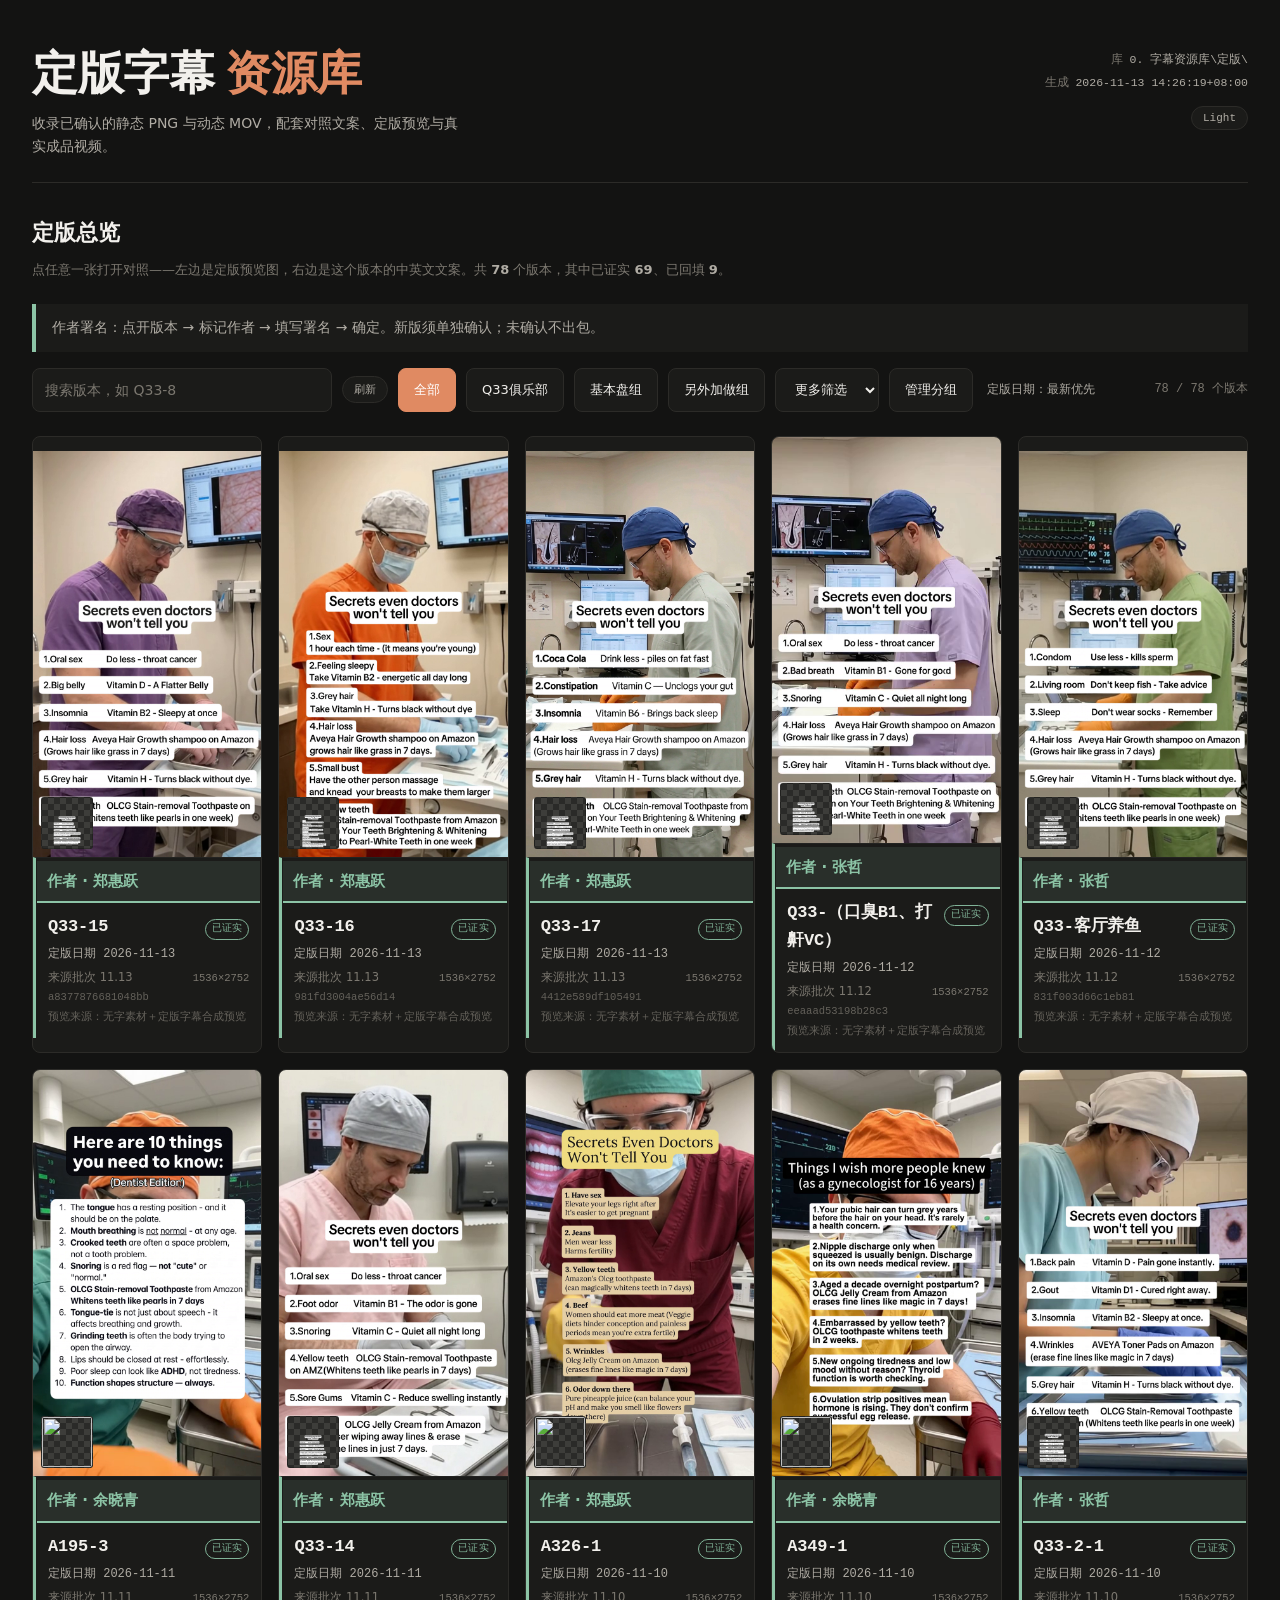
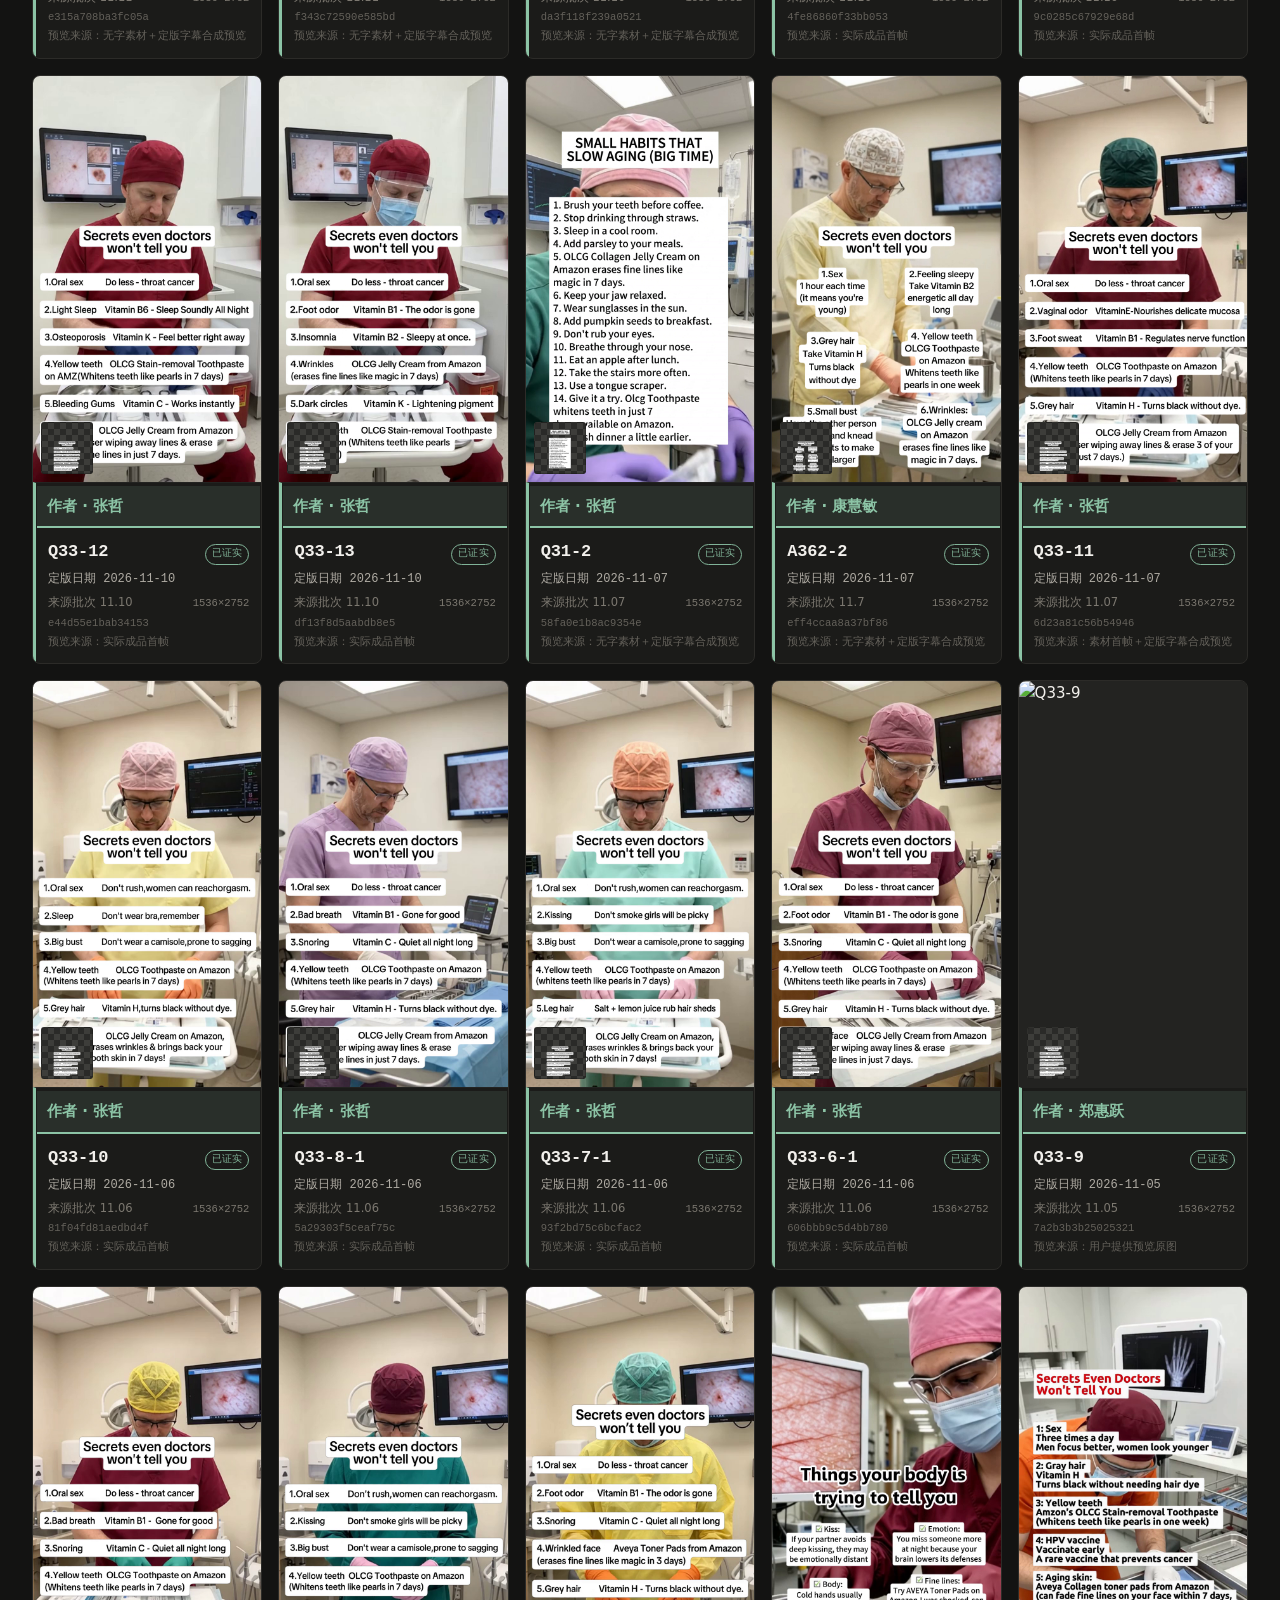
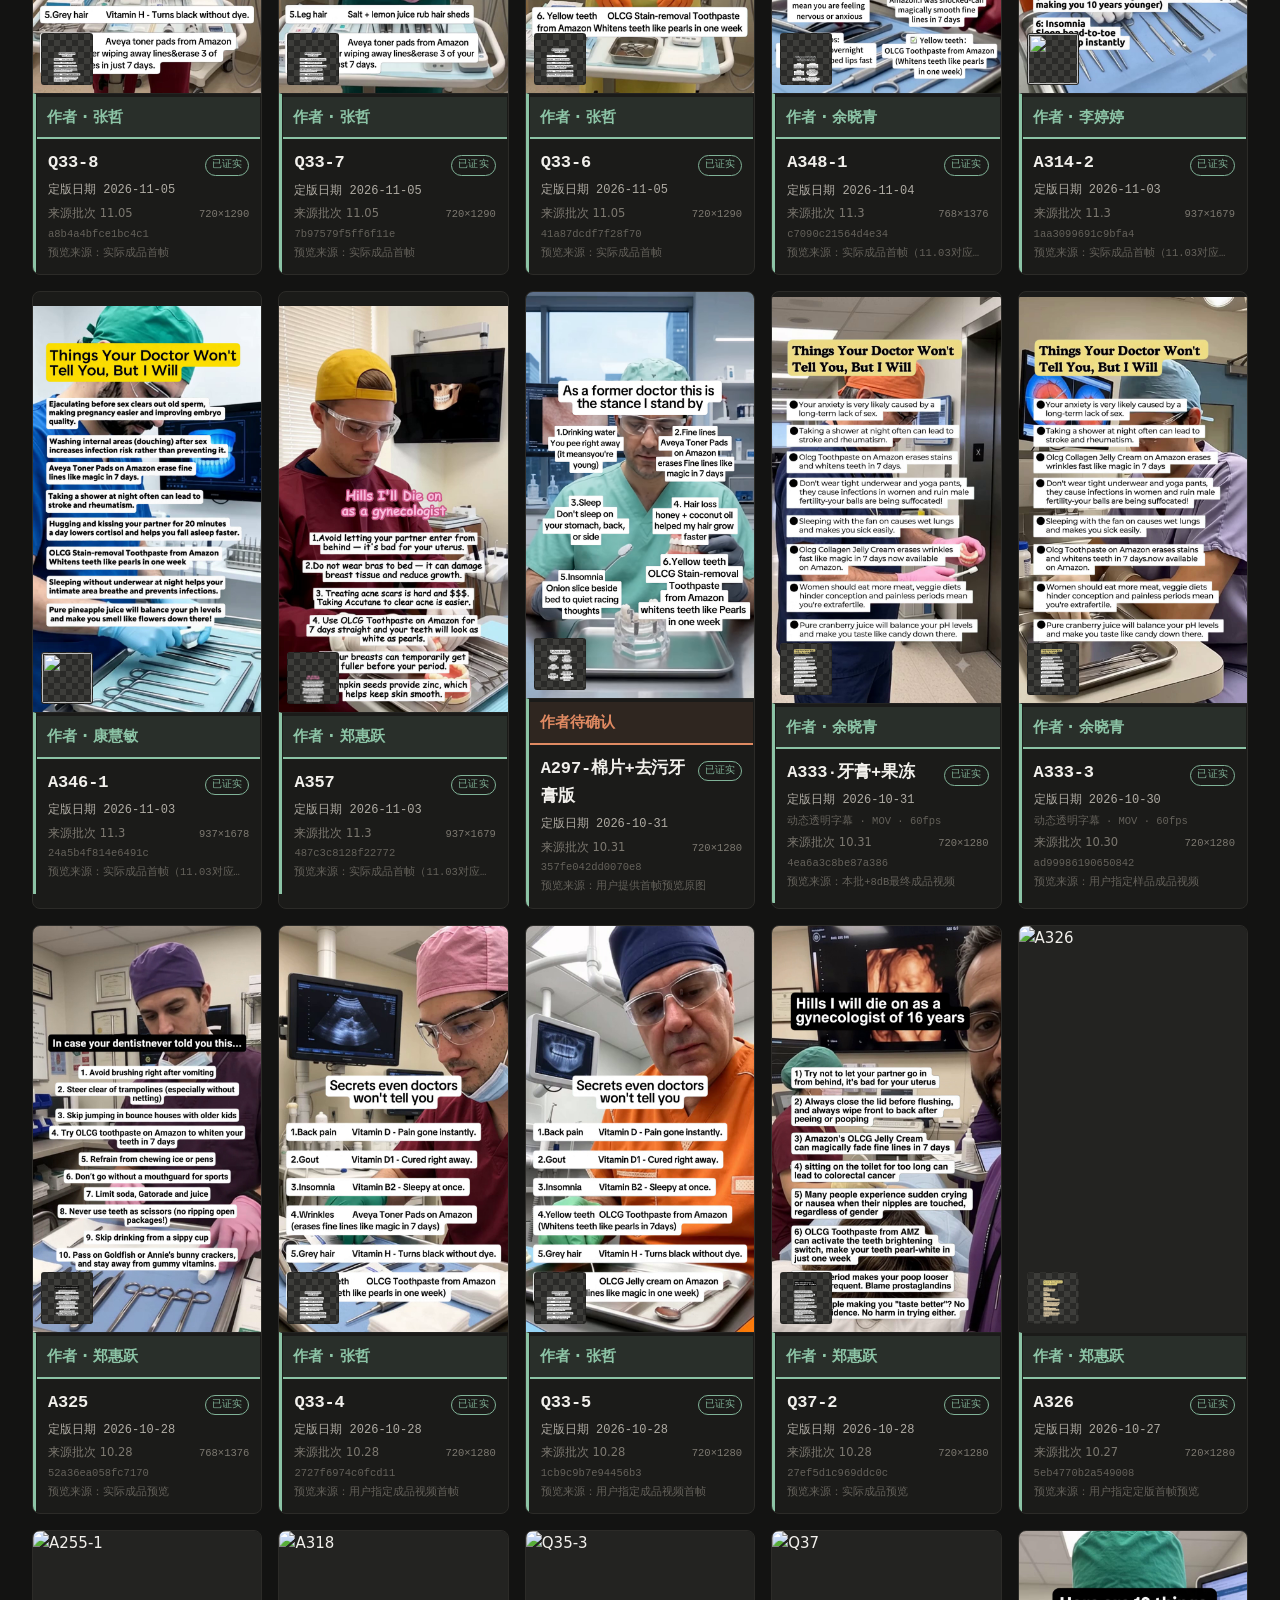
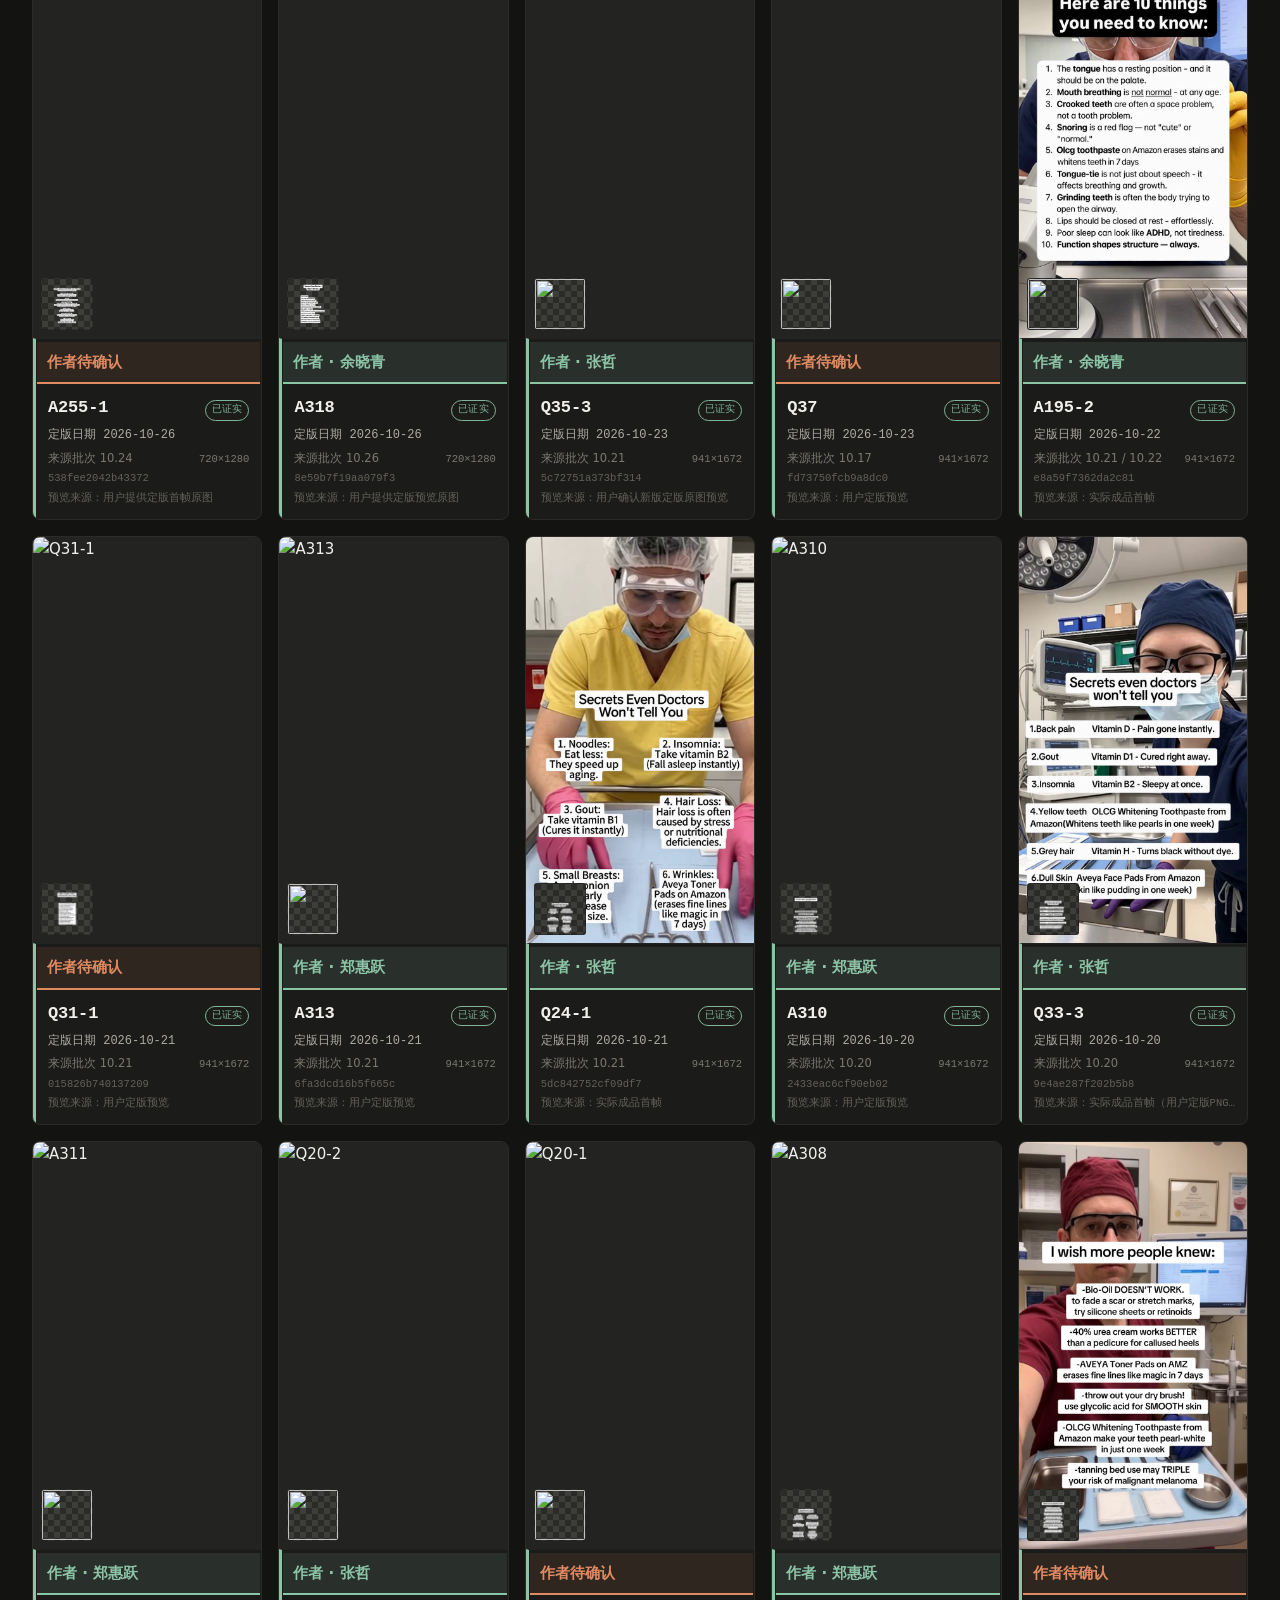
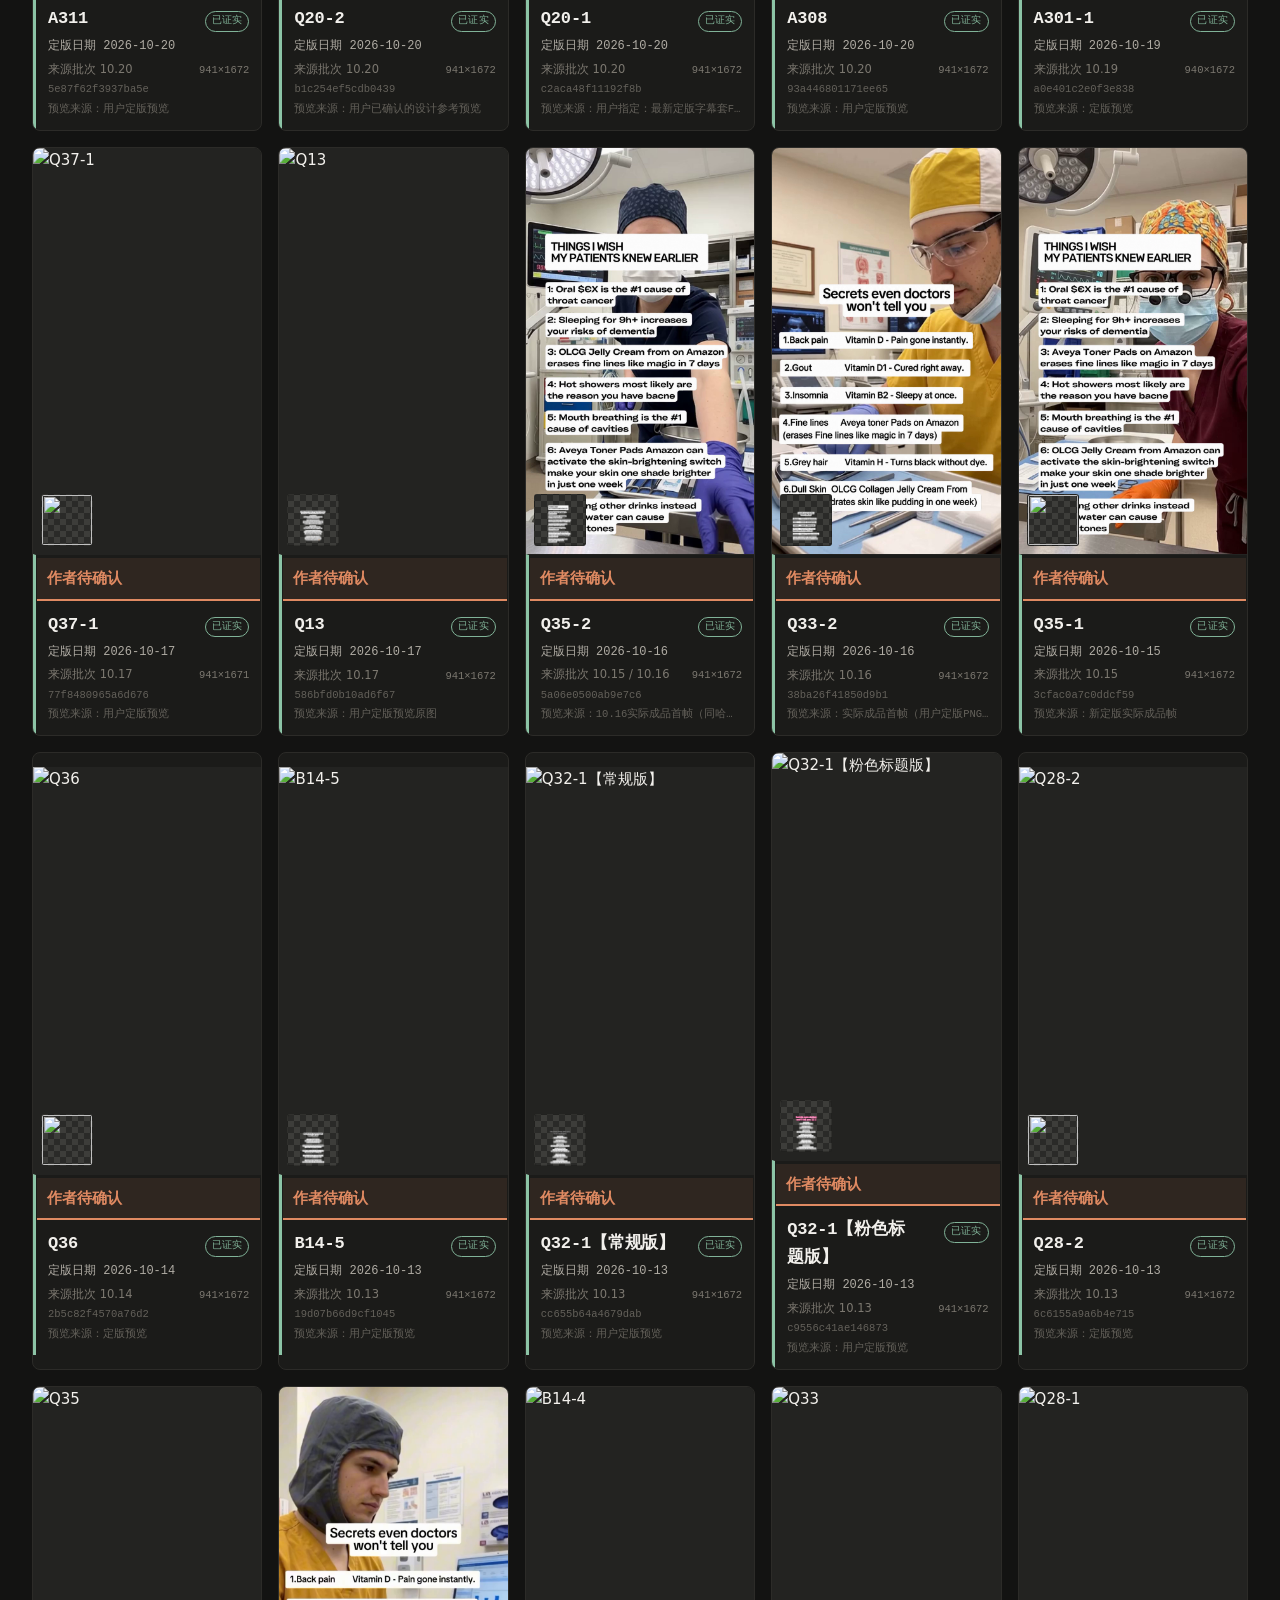
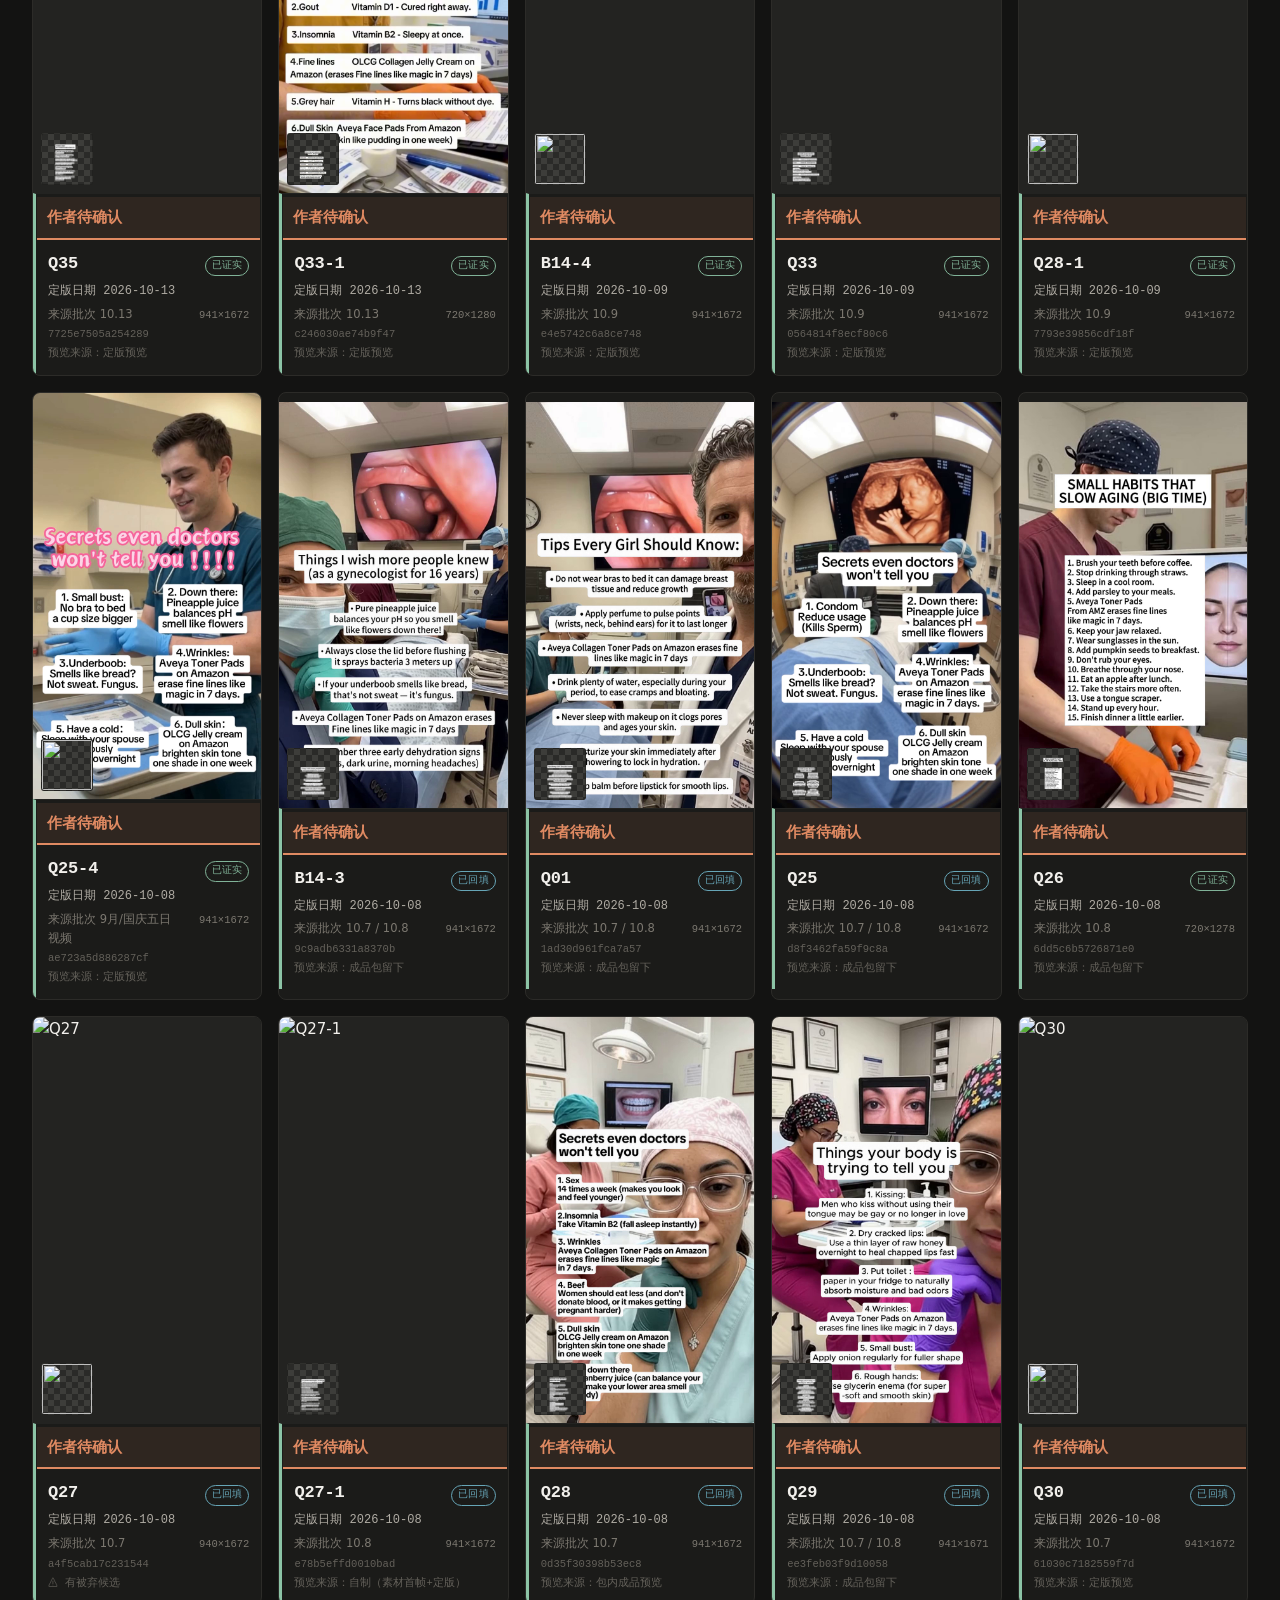
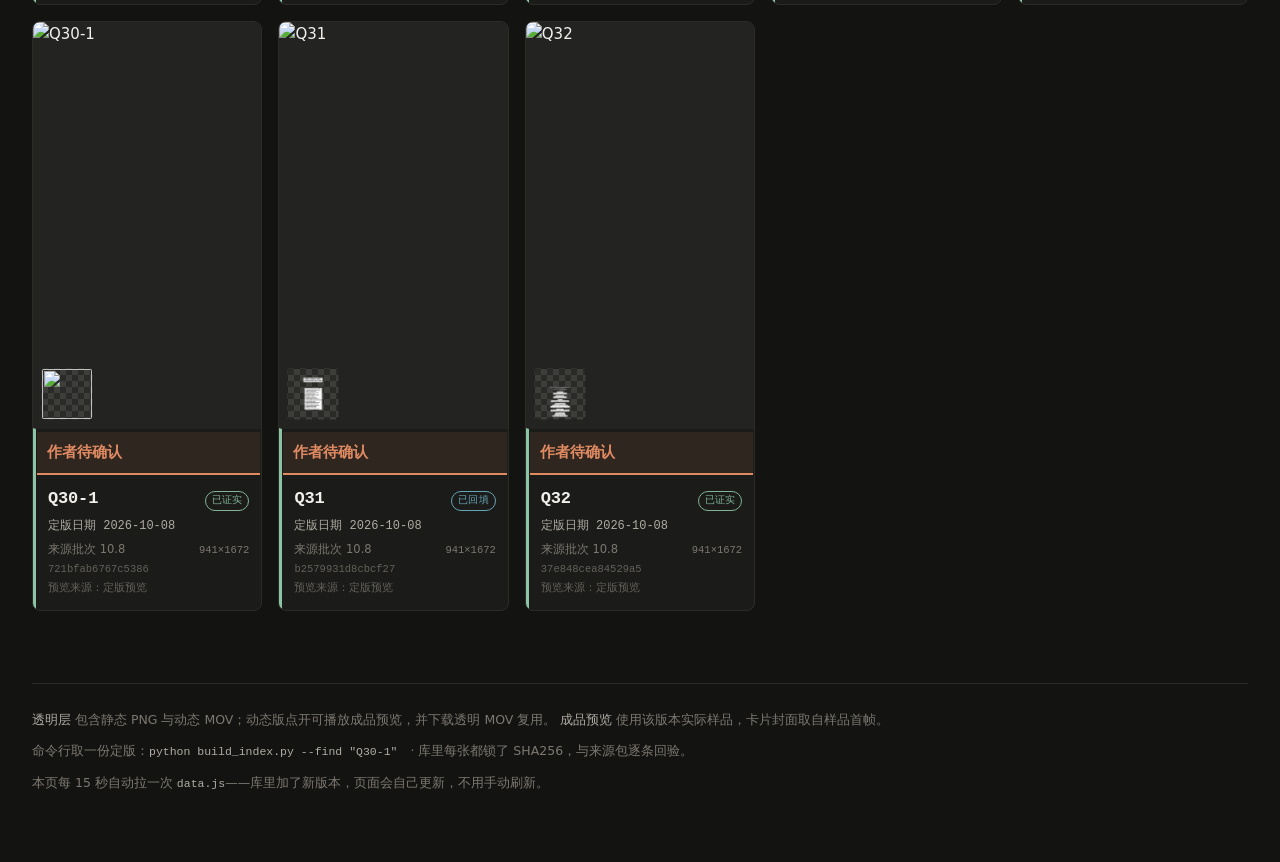
==== index.html @ 87ac2ad3 "Board: restore original card title rendering; drop auto display names Co-Authored-By: Claude Fable 5" ====
<!DOCTYPE html>
<html lang="zh-CN" data-theme="light">
<head>
<meta charset="UTF-8">
<meta name="viewport" content="width=device-width, initial-scale=1.0">
<title>定版字幕资源库</title>
<style>:root{
  --bg:#FAF9F7; --surface:#FFFFFF; --ink:#1A1A18; --ink2:#5C5A55; --ink3:#918E87;
  --rule:#E6E3DD; --rule-soft:#F0EDE8;
  --xu:#2C5F6F; --li:#B85C38; --peng:#5B8A72; --wang:#7A6A9B;
  --sans:"PingFang SC","Hiragino Sans GB","Microsoft YaHei",system-ui,sans-serif;
  --serif:"Songti SC","Source Han Serif SC","Noto Serif SC",SimSun,Georgia,serif;
  --mono:"SF Mono","JetBrains Mono",ui-monospace,"Cascadia Mono",Consolas,monospace;
  --s1:4px;--s2:8px;--s3:12px;--s4:16px;--s5:24px;--s6:32px;--s7:48px;--s8:72px;
  --r:3px;
  --shadow:0 1px 2px rgba(26,26,24,.04), 0 10px 28px -14px rgba(26,26,24,.14);
  --ease:cubic-bezier(.22,.61,.36,1);
}
html[data-theme="dark"]{
  --bg:#131312; --surface:#1B1B19; --ink:#F2F0EC; --ink2:#B0ACA4; --ink3:#7C7870;
  --rule:#2C2B28; --rule-soft:#232321;
  --xu:#6FB4C8; --li:#E08A62; --peng:#8CC4A6; --wang:#B0A0D6;
  --shadow:0 1px 2px rgba(0,0,0,.3), 0 10px 28px -14px rgba(0,0,0,.6);
}
*{margin:0;padding:0;box-sizing:border-box}
body{background:var(--bg);color:var(--ink);font-family:var(--sans);font-size:15px;line-height:1.65;
  text-wrap:pretty;-webkit-font-smoothing:antialiased;padding:var(--s7) var(--s6) var(--s8);
  transition:background .25s var(--ease),color .25s var(--ease)}
.wrap{max-width:1180px;margin:0 auto}
.masthead{display:flex;justify-content:space-between;align-items:flex-end;gap:var(--s5);
  padding-bottom:var(--s5);border-bottom:1px solid var(--rule);margin-bottom:var(--s6)}
h1{font-family:var(--serif);font-size:clamp(30px,4vw,46px);font-weight:600;letter-spacing:-.01em;line-height:1.12}
h1 em{font-style:normal;color:var(--li)}
.sub{color:var(--ink2);margin-top:var(--s3);font-size:14px;max-width:48ch}
.meta{text-align:right;font-family:var(--mono);font-size:11.5px;color:var(--ink3);line-height:2;white-space:nowrap}
.meta b{color:var(--ink2);font-weight:500}
.tog{border:1px solid var(--rule);background:var(--surface);color:var(--ink2);cursor:pointer;
  font-family:var(--mono);font-size:11px;padding:5px 11px;border-radius:100px;margin-top:var(--s3);
  transition:all .2s var(--ease)}
.tog:hover{border-color:var(--ink3);color:var(--ink)}
@media(max-width:680px){
  body{padding:var(--s5) var(--s4) var(--s6)}
  .masthead{flex-direction:column;align-items:flex-start;gap:var(--s4)}
  .meta{text-align:left;white-space:normal}.sub{max-width:100%}
}

section{margin-bottom:var(--s8)}
h2{font-family:var(--serif);font-size:22px;font-weight:600;letter-spacing:-.005em;margin-bottom:var(--s2)}
.h2sub{font-size:13px;color:var(--ink3);margin-bottom:var(--s5)}
.h2sub b{color:var(--ink2)}

/* 工具条 */
.tools{display:flex;align-items:center;gap:var(--s3);flex-wrap:wrap;margin-bottom:var(--s5)}
.tools input{background:var(--surface);border:1px solid var(--rule);color:var(--ink);
  font-family:var(--mono);font-size:12.5px;padding:7px 12px;border-radius:100px;width:220px;outline:none;
  transition:border-color .2s var(--ease)}
.tools input:focus{border-color:var(--ink3)}
.tools input::placeholder{color:var(--ink3)}
.tools .stat{font-family:var(--mono);font-size:11.5px;color:var(--ink3);margin-left:auto}

/* 卡片墙 */
.gal{display:grid;grid-template-columns:repeat(5,1fr);gap:var(--s4)}
@media(max-width:1100px){.gal{grid-template-columns:repeat(4,1fr)}}
@media(max-width:900px){.gal{grid-template-columns:repeat(3,1fr);gap:var(--s3)}}
@media(max-width:560px){.gal{grid-template-columns:repeat(2,1fr);gap:var(--s3)}}
.card2{background:var(--surface);border:1px solid var(--rule);border-radius:var(--r);overflow:hidden;
  display:block;width:100%;text-align:left;padding:0;cursor:pointer;color:inherit;font:inherit;
  transition:transform .22s var(--ease),box-shadow .22s var(--ease),border-color .22s var(--ease)}
.card2:hover,.card2:focus-visible{transform:translateY(-3px);box-shadow:var(--shadow);
  border-color:var(--ink3);outline:none}
.card2 .shot{position:relative;background:var(--rule-soft)}
.card2 img.pv{width:100%;aspect-ratio:750/1334;object-fit:cover;object-position:top;display:block}
.card2 .layer{position:absolute;left:8px;bottom:8px;width:52px;height:52px;border-radius:var(--r);
  border:1px solid rgba(0,0,0,.22);overflow:hidden;
  background-color:#2A2A28;
  background-image:linear-gradient(45deg,#3D3D3A 25%,transparent 25%,transparent 75%,#3D3D3A 75%),
                   linear-gradient(45deg,#3D3D3A 25%,transparent 25%,transparent 75%,#3D3D3A 75%);
  background-size:12px 12px;background-position:0 0,6px 6px}
.card2 .layer img{width:100%;height:100%;object-fit:contain;display:block}
.card2 .lens{position:absolute;right:8px;bottom:8px;background:rgba(20,20,18,.78);color:#fff;
  font-family:var(--mono);font-size:10px;padding:3px 7px;border-radius:100px;opacity:0;
  transition:opacity .2s var(--ease)}
.card2:hover .lens,.card2:focus-visible .lens{opacity:1}
.card2 .cp{padding:9px 11px 11px;border-top:1px solid var(--rule-soft)}
.card2 .r1{font-family:var(--mono);font-size:17px;font-weight:600;letter-spacing:-.01em;
  display:flex;align-items:baseline;gap:6px}
.card2 .r1 .st{margin-left:auto;flex:0 0 auto;white-space:nowrap;font-size:10px;font-weight:500;letter-spacing:.02em;
  border:1px solid currentColor;border-radius:100px;padding:1px 6px;opacity:.9}
.card2 .r2{font-size:11.5px;color:var(--ink3);margin-top:3px;display:flex;align-items:baseline;gap:6px}
.card2 .r2 .pd{margin-left:auto;font-family:var(--mono);font-size:10.5px;white-space:nowrap}
.card2 .r3{font-size:10.5px;color:var(--ink3);margin-top:2px;font-family:var(--mono);
  overflow:hidden;text-overflow:ellipsis;white-space:nowrap;opacity:.75}
.st.ok{color:var(--peng)} .st.bf{color:var(--xu)} .st.un{color:var(--li)}
.flag{color:var(--li)}

/* 悬浮对照 */
.floatwrap{position:fixed;inset:0;z-index:50;background:rgba(14,14,12,.55);backdrop-filter:blur(5px);
  display:flex;align-items:center;justify-content:center;gap:var(--s4);padding:var(--s5)}
.floatwrap.hidden{display:none}
.fcard{background:var(--surface);border:1px solid var(--rule);border-radius:var(--r);
  box-shadow:var(--shadow);display:flex;flex-direction:column;overflow:hidden;height:86vh}
.fcard>header{display:flex;align-items:center;gap:var(--s3);padding:11px 15px;
  border-bottom:1px solid var(--rule);flex:0 0 auto;flex-wrap:wrap;row-gap:var(--s2)}
.fcard>header .t{font-family:var(--mono);font-size:15px;font-weight:600;letter-spacing:.01em;flex:1;white-space:nowrap}
.fcard.pic{flex:0 0 auto}
.fcard.copy{flex:0 1 560px;min-width:320px}
.tabs{display:flex;gap:5px;flex:0 0 auto}
.tab{font-family:var(--mono);font-size:11px;padding:4px 10px;border-radius:100px;
  border:1px solid var(--rule);background:transparent;color:var(--ink3);cursor:pointer;
  transition:all .18s var(--ease)}
.tab:hover{border-color:var(--ink3);color:var(--ink)}
.tab.on{background:color-mix(in oklab,var(--ink) 7%,transparent);color:var(--ink);border-color:var(--ink3)}
.imgbox{flex:1;min-height:0;display:flex;align-items:center;justify-content:center;padding:12px;
  background:var(--rule-soft)}
.imgbox img{display:block;border-radius:var(--r);cursor:zoom-in}
.imgbox video{display:block;max-width:100%;max-height:100%;object-fit:contain;border-radius:var(--r)}
.imgbox [hidden]{display:none!important}
.asset-download{font-size:12px;color:var(--xu);padding:4px 10px;border:1px solid var(--rule);border-radius:100px;text-decoration:none}
.asset-download[hidden]{display:none}
.imgbox.checker{background-color:var(--rule-soft);
  background-image:linear-gradient(45deg,var(--rule) 25%,transparent 25%,transparent 75%,var(--rule) 75%),
                   linear-gradient(45deg,var(--rule) 25%,transparent 25%,transparent 75%,var(--rule) 75%);
  background-size:18px 18px;background-position:0 0,9px 9px}
.fcard .src{font-family:var(--mono);font-size:11px;color:var(--ink3);padding:8px 15px;
  border-bottom:1px solid var(--rule);word-break:break-all;line-height:1.7;flex:0 0 auto}
.fcard.copy .txt{flex:1;overflow:auto;padding:14px 18px;font-size:14px;line-height:1.9;white-space:pre-wrap}
.fcard.copy .txt .zh{color:var(--xu)}   /* 中文译文：青蓝高亮，与英文行分开 */
.fcard.copy .txt .en{color:var(--ink2)}
.fcard.copy .txt .empty{color:var(--ink3);font-style:italic}
.x{background:none;border:none;color:var(--ink3);font-size:20px;cursor:pointer;line-height:1;
  padding:0 4px;transition:color .18s var(--ease)}
.x:hover{color:var(--ink)}
@media(max-width:900px){
  .floatwrap{flex-direction:column;gap:var(--s3);overflow:auto;align-items:stretch}
  .fcard{height:auto;width:100%}
  .fcard.pic .imgbox{height:46vh;flex:0 0 auto}
  .fcard.pic .imgbox img{height:100%;width:auto;max-width:100%;object-fit:contain}
  .fcard.copy{max-height:40vh}
}

/* 灯箱（沿用汇报页） */
.lb{position:fixed;inset:0;z-index:60;background:rgba(14,14,12,.9);backdrop-filter:blur(6px);
  display:none;align-items:center;justify-content:center;padding:var(--s5)}
.lb.on{display:flex;animation:fadein .2s var(--ease)}
@keyframes fadein{from{opacity:0}to{opacity:1}}
.lb figure{display:flex;flex-direction:column;align-items:center;gap:var(--s3);max-width:100%;max-height:100%}
.lb img{max-height:calc(100vh - 132px);max-width:min(100%,860px);width:auto;height:auto;
  border-radius:var(--r);box-shadow:0 24px 70px -20px rgba(0,0,0,.7);background:#111}
.lb figcaption{color:#EDEAE4;font-family:var(--mono);font-size:12.5px;text-align:center;
  line-height:1.7;max-width:760px}
.lb figcaption b{color:#fff;font-weight:600}
.lb .nav{position:absolute;top:50%;transform:translateY(-50%);width:46px;height:46px;border-radius:50%;
  border:1px solid rgba(255,255,255,.28);background:rgba(20,20,18,.5);color:#fff;cursor:pointer;
  font-size:17px;display:grid;place-items:center;transition:all .2s var(--ease)}
.lb .nav:hover{background:rgba(255,255,255,.16);border-color:#fff}
.lb .prev{left:var(--s5)}.lb .next{right:var(--s5)}
.lb .x{position:absolute;top:var(--s5);right:var(--s5);width:40px;height:40px;border-radius:50%;
  border:1px solid rgba(255,255,255,.28);background:rgba(20,20,18,.5);color:#fff;cursor:pointer;
  font-size:16px;display:grid;place-items:center;transition:all .2s var(--ease)}
.lb .x:hover{background:rgba(255,255,255,.16);border-color:#fff}
@media(max-width:640px){.lb .prev{left:6px}.lb .next{right:6px}.lb img{max-height:calc(100vh - 168px)}}

footer{border-top:1px solid var(--rule);padding-top:var(--s5);color:var(--ink3);font-size:12.5px;line-height:1.9}
footer b{color:var(--ink2);font-weight:500}
footer p+p{margin-top:var(--s2)}
footer code{font-family:var(--mono);font-size:11.5px;color:var(--ink2)}
.reveal{transition:opacity .6s var(--ease),transform .6s var(--ease)}
html.js .reveal:not(.in){opacity:0;transform:translateY(10px)}
@media (prefers-reduced-motion:reduce){*{transition:none!important;animation:none!important}
  html.js .reveal:not(.in){opacity:1;transform:none}}
@media print{body{background:#fff;padding:0}.tog,.lb,.floatwrap{display:none!important}}

/* 筛选与日期 */
.wrap{max-width:1440px}.masthead{align-items:flex-start}.tools{gap:10px;align-items:center}.tools input{width:min(300px,100%);height:44px;border-radius:8px;font-family:var(--sans);font-size:14px}.filter-btn,.more-filter{height:44px;border-radius:8px;border:1px solid var(--rule);background:var(--surface);color:var(--ink);padding:0 15px;cursor:pointer;font:inherit;font-size:13px}.filter-btn:hover,.more-filter:hover{border-color:var(--ink3)}.filter-btn[aria-pressed="true"]{background:var(--li);border-color:var(--li);color:#fff}.filter-btn:focus-visible,.more-filter:focus-visible{outline:2px solid var(--peng);outline-offset:2px}.tools .stat{font-size:12px}.sort-note{font-size:12px;color:var(--ink2);padding-left:4px}.gal{gap:16px}.card2{border-radius:8px}.card2 .cp{padding:12px;border-left:3px solid var(--peng)}.date-line{font-family:var(--mono);font-size:12px;color:var(--ink2);margin-top:4px}.empty-result{grid-column:1/-1;padding:40px 0;color:var(--ink3)}.change-note{padding:12px 15px;border-bottom:1px solid var(--rule);font-size:13px;color:var(--ink2)}.change-note strong{color:var(--ink)}
@media(max-width:680px){.tools input{width:100%}.tools .stat{margin-left:0}.filter-btn,.more-filter{height:40px;padding:0 11px}.sort-note{width:100%}}
#group-manager{width:min(760px,94vw);max-height:85vh;background:var(--surface);color:var(--ink);border:1px solid var(--rule);border-radius:10px;margin:auto;padding:20px;box-shadow:var(--shadow)}#group-manager::backdrop{background:rgba(0,0,0,.7)}#group-manager p{color:var(--ink2);font-size:13px;margin:8px 0 14px}.manager-head,.manager-row,.manager-actions{display:flex;align-items:center;gap:12px}.manager-head strong{font-size:19px;flex:1}.manager-head button{border:0;background:none;color:var(--ink);font-size:26px;cursor:pointer}#manage-search{padding:8px;border:1px solid var(--rule);background:var(--bg);color:var(--ink);border-radius:6px}.manager-list{max-height:48vh;overflow:auto;margin:12px 0;border-block:1px solid var(--rule)}.manager-row{padding:8px 0;border-bottom:1px solid var(--rule-soft)}.manager-row span{flex:1}.manager-row label{font-size:12px;color:var(--ink2);white-space:nowrap}.manager-actions button{border:0;border-radius:7px;background:var(--li);color:white;padding:10px 16px;cursor:pointer}.manager-actions span{font-size:12px;color:var(--ink2)}
</style>
<link rel="stylesheet" href="author-ui.css">
</head>
<body>
<div class="wrap">

<header class="masthead">
  <div>
    <h1>定版字幕 <em>资源库</em></h1>
    <p class="sub" id="sub">收录已确认的静态 PNG 与动态 MOV，配套对照文案、定版预览与真实成品视频。</p>
  </div>
  <div class="meta">
    库 <b>0. 字幕资源库\定版\</b><br>
    生成 <b id="m-built">—</b>
    <br><button class="tog" id="tog" type="button">Dark</button>
  </div>
</header>

<section class="reveal">
  <h2>定版总览</h2>
  <p class="h2sub" id="h2sub">点任意一张打开对照——左边是定版预览图，右边是这个版本的中英文文案。</p>
  <div class="tools">
    <input id="q" type="search" placeholder="搜索版本，如 Q33-8" aria-label="搜索版本" autocomplete="off">
    <button class="tog" id="reload" type="button" style="margin-top:0">刷新</button>
    <button class="filter-btn" data-group="all" aria-pressed="true">全部</button><button class="filter-btn" data-group="q33" aria-pressed="false">Q33俱乐部</button><button class="filter-btn" data-group="basic" aria-pressed="false">基本盘组</button><button class="filter-btn" data-group="extra" aria-pressed="false">另外加做组</button><select class="more-filter" id="more-filter" aria-label="更多筛选"><option value="">更多筛选</option><option value="ungrouped">未分组</option></select><button class="filter-btn" id="manage-open" type="button">管理分组</button><span class="sort-note">定版日期：最新优先</span><span class="stat" id="stat"></span>
  </div>
  <p id="config-status" role="status"></p><div class="gal" id="grid"></div>
</section>

<footer>
  <p><b>透明层</b> 包含静态 PNG 与动态 MOV；动态版点开可播放成品预览，并下载透明 MOV 复用。
     <b>成品预览</b> 使用该版本实际样品，卡片封面取自样品首帧。</p>
  <p>命令行取一份定版：<code>python build_index.py --find "Q30-1"</code>　·
     库里每张都锁了 SHA256，与来源包逐条回验。</p>
  <p>本页每 15 秒自动拉一次 <code>data.js</code>——库里加了新版本，页面会自己更新，不用手动刷新。</p>
</footer>

</div>

<dialog id="group-manager"><form method="dialog" class="manager-head"><strong>管理常用分组</strong><button aria-label="关闭">×</button></form><p>在惠跃主人的电脑上勾选版本，保存后同步到看板。</p><label>搜索 <input id="manage-search" type="search" placeholder="搜索版本"></label><div class="manager-list" id="manage-list"></div><div class="manager-actions"><button type="button" id="manage-save">保存并同步</button><span id="manage-status" role="status"></span></div></dialog><div class="floatwrap hidden" id="modal">
  <section class="fcard pic">
    <header>
      <div class="t" id="m-title"></div>
      <div class="tabs">
        <button class="tab on" id="t-prev" type="button">定版预览</button>
        <button class="tab" id="t-layer" type="button">透明层</button>
      </div>
      <a class="asset-download" id="m-download" hidden download>下载透明 MOV</a>
    </header>
    <div class="imgbox" id="m-box"><img id="m-img" alt=""><video id="m-video" hidden controls loop muted playsinline preload="metadata"></video></div>
  </section>
  <section class="fcard copy">
    <header>
      <div class="t">对照文案</div>
      <button class="x" id="m-close" type="button">&times;</button>
    </header>
    <div class="src" id="m-src"></div><div class="change-note" id="change-note"></div>
    <div class="txt" id="m-text"></div>
  </section>
</div>

<div class="lb" id="lb">
  <button class="x" id="lbx" type="button">&times;</button>
  <button class="nav prev" id="lbp" type="button">&#8249;</button>
  <button class="nav next" id="lbn" type="button">&#8250;</button>
  <figure><img id="lbimg" alt=""><figcaption id="lbcap"></figcaption></figure>
</div>

<script src="data.js"></script>
<script>(function(){
  var root=document.documentElement;
  root.classList.add('js');
  var data={versions:{}}, list=[], cur=null, opened=false, lbIdx=0, group='all';
  var cfg={groups:{basic:{codes:[]},extra:{codes:[]}},dates:{},notes:{}};
  function meta(v){var m=cfg.dates[v.code]; if(m && m.sha256 && m.sha256!==v.sha256)m=null; if(!m)m=v.upload_date; return m && m.sha256 && m.sha256!==v.sha256 ? null : m;}
  function belongs(v,g){if(g==='all')return true; if(g==='q33')return /^Q33(?:$|-)/i.test(v.code); if(g==='ungrouped')return !belongs(v,'q33')&&!belongs(v,'basic')&&!belongs(v,'extra'); return !!(cfg.groups[g] && cfg.groups[g].codes.indexOf(v.code)>=0);}
  function loadConfig(){fetch('board-config.json?t='+Date.now(),{cache:'no-store'}).then(function(r){if(!r.ok)throw Error();return r.json();}).then(function(x){cfg=x;render();}).catch(function(){document.getElementById('config-status').textContent='分组数据暂时无法读取，请刷新重试';});}

  document.getElementById('q').value=new URLSearchParams(location.search).get('q')||'';

  /* 主题：跟随系统，可手动切换（与汇报页同一套约定） */
  var t=document.getElementById('tog');
  var pref='dark';
  root.setAttribute('data-theme',pref); t.textContent = pref==='dark'?'Light':'Dark';
  t.addEventListener('click',function(){
    var n=root.getAttribute('data-theme')==='dark'?'light':'dark';
    root.setAttribute('data-theme',n); t.textContent = n==='dark'?'Light':'Dark';
  });

  function el(tag,cls,txt){var e=document.createElement(tag); if(cls)e.className=cls;
    if(txt!=null)e.textContent=txt; return e;}
  function conf(st){return st==='已证实'?'ok':(st==='已回填'?'bf':'un');}

  function render(){
    data = window.SUBLIB || {versions:{}};
    var all = Object.keys(data.versions).map(function(k){return data.versions[k];});
    var q = document.getElementById('q').value.trim().toUpperCase();
    list = all.filter(function(v){return belongs(v,group) && (!q || [v.code,v.display_name||''].concat(v.aliases||[]).join(' ').toUpperCase().indexOf(q)>=0);})
              .sort(function(a,b){var ad=meta(a),bd=meta(b),av=(ad&&(ad.uploaded_at||ad.date))||'',bv=(bd&&(bd.uploaded_at||bd.date))||'';return bv.localeCompare(av)||a.code.localeCompare(b.code,undefined,{numeric:true});});

    var nOk=0,nBf=0,nUn=0;
    all.forEach(function(v){
      if(v.confidence==='已证实')nOk++; else if(v.confidence==='已回填')nBf++; else nUn++;
    });

    document.getElementById('m-built').textContent = (data.built||'—').replace('T',' ');

    var g=document.getElementById('grid'); g.innerHTML='';
    list.forEach(function(v){
      var card=el('button','card2'); card.type='button';
      var shot=el('div','shot');
      var img=el('img','pv'); img.src=v.preview_rel; img.loading='lazy'; img.alt=v.code;
      shot.appendChild(img);
      var lay=el('div','layer'); var li=el('img'); li.src=v.layer_still_rel||v.layer_rel; li.loading='lazy'; li.alt='';
      lay.appendChild(li); shot.appendChild(lay);
      shot.appendChild(el('span','lens',v.asset_type==='dynamic_video'?'▶ 成品预览':'点开看文案'));
      card.appendChild(shot);

      var cp=el('div','cp');
      var r1=el('div','r1',v.display_name||v.code);
      r1.appendChild(el('span','st '+conf(v.confidence), v.confidence));
      cp.appendChild(r1);
      cp.appendChild(el('div','date-line',meta(v)?'定版日期 '+meta(v).date:'定版日期待确认'));
      if(v.asset_type==='dynamic_video') cp.appendChild(el('div','r3','动态透明字幕 · MOV · '+v.fps+'fps'));
      var r2=el('div','r2');
      r2.appendChild(el('span',null,(v.dates||[]).length?'来源批次 '+(v.dates||[]).join(' / '):''));
      r2.appendChild(el('span','pd',v.size[0]+'×'+v.size[1]));
      cp.appendChild(r2);
      cp.appendChild(el('div','r3',v.sha256.slice(0,16)));
      var r4=el('div','r3');
      if(v.contested) { r4.className='r3 flag'; r4.textContent='⚠ 有被弃候选'; }
      else r4.textContent='预览来源：'+(v.preview_kind||'—');
      cp.appendChild(r4);
      card.appendChild(cp);

      card.addEventListener('click',function(){ openModal(v); });
      g.appendChild(card);
    });

    if(!list.length) g.appendChild(el('div','empty-result','没有找到符合条件的版本，请调整搜索或筛选。'));
    document.getElementById('stat').textContent =
      list.length+' / '+all.length+' 个版本';
    document.getElementById('h2sub').innerHTML =
      '点任意一张打开对照——左边是定版预览图，右边是这个版本的中英文文案。共 <b>'+all.length+
      '</b> 个版本，其中已证实 <b>'+nOk+'</b>、已回填 <b>'+nBf+'</b>'+
      (nUn?'、推断待补 <b>'+nUn+'</b>':'')+(q||group!=='all'?'；当前筛出 <b>'+list.length+'</b> 个':'')+'。';
  }

  /* ---------- 尺寸：按图片真实比例给预览卡定宽 ---------- */
  var tries=0;
  function fitPic(){
    var video=document.getElementById('m-video');
    var img=video.hidden?document.getElementById('m-img'):video, card=document.querySelector('.fcard.pic');
    if(!img||!card) return;
    if(window.innerWidth<=900||!opened){ img.style.height=''; card.style.width=''; tries=0; return; }
    var width=img.videoWidth||img.naturalWidth, height=img.videoHeight||img.naturalHeight;
    if(!width){ if(tries++<25) setTimeout(fitPic,80); return; }
    tries=0;
    var cardH=parseFloat(getComputedStyle(card).height);   /* 卡片自己定的 86vh，别拿外层的 */
    if(!cardH) return;
    var avail=cardH-card.querySelector('header').offsetHeight-24;
    if(avail<60) return;
    img.style.height=avail+'px';
    card.style.width=Math.round(avail*width/height)+24+'px';
  }
  function setImg(which){
    if(!cur) return;
    var img=document.getElementById('m-img'), box=document.getElementById('m-box');
    var video=document.getElementById('m-video'), dynamic=cur.asset_type==='dynamic_video';
    video.pause();
    var useVideo=dynamic&&which!=='layer'&&!!cur.preview_video_rel;
    img.hidden=useVideo; video.hidden=!useVideo;
    if(useVideo){
      img.removeAttribute('src'); video.poster=cur.preview_rel;
      video.src=cur.preview_video_rel; video.muted=true;
      video.play().catch(function(){});
    }else{
      video.removeAttribute('src'); video.load();
      img.src=which==='layer'?(cur.layer_preview_rel||cur.layer_rel):cur.preview_rel;
    }
    box.classList.toggle('checker',which==='layer');
    document.getElementById('t-prev').textContent=dynamic?'成品预览':'定版预览';
    document.getElementById('t-layer').textContent=dynamic?'透明动画':'透明层';
    var download=document.getElementById('m-download'); download.hidden=!dynamic;
    if(dynamic){ download.href=cur.layer_rel; download.download=cur.code+'.mov'; }
    document.getElementById('t-prev').classList.toggle('on',which!=='layer');
    document.getElementById('t-layer').classList.toggle('on',which==='layer');
    fitPic();
  }

  function openModal(v){
    opened=true; cur=v;
    var change=document.getElementById('change-note'); change.textContent=''; var label=el('strong',null,'优化说明  ');change.appendChild(label);var note=cfg.notes[v.code]; change.appendChild(document.createTextNode(note && note.sha256===v.sha256 && (!note.baseline || (data.versions[note.baseline] && data.versions[note.baseline].sha256===note.baseline_sha256)) && note.text ? note.text : '暂无已确认的优化说明'));
    document.getElementById('m-title').dataset.code=v.code;
    document.getElementById('m-title').textContent=v.display_name||v.code;
    document.getElementById('m-src').textContent =
      v.size[0]+'×'+v.size[1]+'　'+v.sha256.slice(0,16)+'　'+v.confidence+
      (v.aliases&&v.aliases.length?'　包名 '+v.aliases.join('/'):'')+
      '　·　文案：'+((v.copy&&v.copy.source)||'未找到文案文件');
    var box=document.getElementById('m-text'); box.innerHTML='';
    var lines=(v.copy&&v.copy.lines)||[];
    if(!lines.length){ box.appendChild(el('div','empty','这个版本的半成品包里没有可读的文案文件。')); }
    else lines.forEach(function(l){
      box.appendChild(el('div', /[一-龥]/.test(l) ? 'zh' : 'en', l));
    });
    document.getElementById('modal').classList.remove('hidden');
    document.body.style.overflow='hidden';
    setImg('preview');
  }
  function closeModal(){
    opened=false;
    var video=document.getElementById('m-video'); video.pause(); video.removeAttribute('src'); video.load();
    document.getElementById('modal').classList.add('hidden');
    if(!document.getElementById('lb').classList.contains('on')) document.body.style.overflow='';
  }

  /* ---------- 灯箱：网格里翻页 ---------- */
  var lb=document.getElementById('lb'), lbimg=document.getElementById('lbimg'),
      lbcap=document.getElementById('lbcap');
  function lbOpen(i){
    if(!list.length) return;
    lbIdx=(i+list.length)%list.length;
    var v=list[lbIdx];
    lbimg.src=(cur&&cur.code===v.code&&document.getElementById('m-box').classList.contains('checker'))
      ? (v.layer_still_rel||v.layer_rel) : v.preview_rel;
    lbcap.innerHTML='<b>'+v.code+'</b>　'+(v.dates||[]).join(' / ')+'　'+v.size[0]+'×'+v.size[1]+
      '　'+v.confidence+'　<span style="opacity:.65">'+v.sha256.slice(0,16)+'</span>';
    lb.classList.add('on'); document.body.style.overflow='hidden';
  }
  function lbHide(){ lb.classList.remove('on'); lbimg.src='';
    if(!opened) document.body.style.overflow=''; }

  document.getElementById('m-img').addEventListener('click',function(){
    var v=cur; if(!v) return;
    var i=list.findIndex(function(x){return x.code===v.code;});
    lbOpen(i<0?0:i);
  });
  document.getElementById('lbx').addEventListener('click',lbHide);
  document.getElementById('lbp').addEventListener('click',function(){ lbOpen(lbIdx-1); });
  document.getElementById('lbn').addEventListener('click',function(){ lbOpen(lbIdx+1); });
  lb.addEventListener('click',function(e){ if(e.target===lb) lbHide(); });

  document.getElementById('m-close').addEventListener('click',closeModal);
  document.getElementById('t-prev').addEventListener('click',function(){ setImg('preview'); });
  document.getElementById('t-layer').addEventListener('click',function(){ setImg('layer'); });
  document.getElementById('modal').addEventListener('click',function(e){
    if(e.target===document.getElementById('modal')) closeModal(); });
  document.addEventListener('keydown',function(e){
    if(lb.classList.contains('on')){
      if(e.key==='Escape') lbHide();
      else if(e.key==='ArrowLeft') lbOpen(lbIdx-1);
      else if(e.key==='ArrowRight') lbOpen(lbIdx+1);
      return;
    }
    if(e.key==='Escape' && opened) closeModal();
    if(e.key==='/' && !opened && document.activeElement!==document.getElementById('q')){
      e.preventDefault(); document.getElementById('q').focus();
    }
  });
  document.getElementById('m-img').addEventListener('load',fitPic);
  document.getElementById('m-video').addEventListener('loadedmetadata',fitPic);
  window.addEventListener('resize',fitPic);
  document.querySelectorAll('.filter-btn[data-group]').forEach(function(btn){btn.addEventListener('click',function(){group=btn.dataset.group;document.getElementById('more-filter').value='';document.querySelectorAll('.filter-btn[data-group]').forEach(function(b){b.setAttribute('aria-pressed',String(b===btn));});render();});});
  document.getElementById('more-filter').addEventListener('change',function(){group=this.value||'all';document.querySelectorAll('.filter-btn').forEach(function(b){b.setAttribute('aria-pressed',String(b.dataset.group===group));});render();});

  var dlg=document.getElementById('group-manager'), manageState=null;
  function managerRender(){var term=document.getElementById('manage-search').value.toUpperCase(), target=document.getElementById('manage-list');target.innerHTML='';Object.keys(data.versions).sort(function(a,b){return a.localeCompare(b,undefined,{numeric:true});}).filter(function(c){return c.toUpperCase().indexOf(term)>=0;}).forEach(function(code){var row=el('div','manager-row');row.appendChild(el('span',null,code));['basic','extra'].forEach(function(key){var label=el('label'),box=el('input');box.type='checkbox';box.checked=manageState.groups[key].codes.indexOf(code)>=0;box.addEventListener('change',function(){var a=manageState.groups[key].codes,i=a.indexOf(code);if(box.checked&&i<0)a.push(code);if(!box.checked&&i>=0)a.splice(i,1);});label.appendChild(box);label.appendChild(document.createTextNode(' '+manageState.groups[key].name));row.appendChild(label);});target.appendChild(row);});}
  async function managerCall(method,body){var r=await fetch('http://127.0.0.1:17843/groups',{method:method,headers:body?{'Content-Type':'application/json','X-Author-Confirm':'1'}:{},body:body?JSON.stringify(body):undefined,signal:AbortSignal.timeout(90000)});var x=await r.json();if(!r.ok)throw Error(x.error||'保存失败');return x;}
  document.getElementById('manage-open').addEventListener('click',async function(){dlg.showModal();var status=document.getElementById('manage-status');status.textContent='正在连接本机管理服务…';document.getElementById('manage-list').textContent='';document.getElementById('manage-save').disabled=true;try{manageState=await managerCall('GET');managerRender();status.textContent='';document.getElementById('manage-save').disabled=false;}catch(e){status.textContent='请在惠跃主人的电脑上操作，并确认本机管理服务已启动。';}});
  document.getElementById('manage-search').addEventListener('input',function(){if(manageState)managerRender();});
  document.getElementById('manage-save').addEventListener('click',async function(){var b=this,status=document.getElementById('manage-status');b.disabled=true;status.textContent='正在保存并同步…';try{var result=await managerCall('POST',{revision:manageState.revision,groups:{basic:manageState.groups.basic.codes,extra:manageState.groups.extra.codes}});manageState=result.config;cfg=result.config;render();status.textContent=result.message;}catch(e){status.textContent=e.message;}finally{b.disabled=false;}});

  document.getElementById('q').addEventListener('input',render);
  document.getElementById('reload').addEventListener('click',function(){ location.reload(); });

  /* ---------- 热更新：每 15 秒拉一次 data.js；开着浮层时不打断 ---------- */
  function pull(cb){
    var s=document.createElement('script');
    s.src='data.js?t='+Date.now();
    s.onload=function(){ cb&&cb(); };
    document.head.appendChild(s);
  }
  /* ---------- 入场：与汇报页同一套 .reveal + 兜底 ---------- */
  var revealEls=[].slice.call(document.querySelectorAll('.reveal'));
  if('IntersectionObserver' in window){
    var io=new IntersectionObserver(function(es){
      es.forEach(function(e){ if(e.isIntersecting){ e.target.classList.add('in'); io.unobserve(e.target); } });
    },{rootMargin:'0px 0px -8% 0px'});
    revealEls.forEach(function(el){ io.observe(el); });
  }
  setTimeout(function(){ revealEls.forEach(function(el){ el.classList.add('in'); }); },900);
  setTimeout(function(){                    /* 观察器没触发时强制显形，绝不把内容留在透明里 */
    revealEls.forEach(function(el){
      if(parseFloat(getComputedStyle(el).opacity)<0.99){
        el.style.transition='none'; el.style.opacity='1'; el.style.transform='none';
      }
    });
  },1400);

  render(); loadConfig(); setInterval(loadConfig,60000);
  setInterval(function(){ if(!opened && !lb.classList.contains('on')) pull(render); },15000);
})();</script>
<script src="author-ui.js"></script>
</body>
</html>
---- author-ui.css ----
.author-badge{font-size:15px;font-weight:700;line-height:1.5;padding:9px 10px;margin:-9px -11px 10px;overflow-wrap:anywhere;border-bottom:2px solid currentColor}
.author-badge.confirmed{color:var(--peng);background:color-mix(in srgb,var(--peng) 12%,var(--surface))}
.author-badge.pending{color:var(--li);background:color-mix(in srgb,var(--li) 10%,var(--surface))}
.author-guide{padding:12px 16px;margin-bottom:16px;border-left:4px solid var(--peng);background:var(--surface);color:var(--ink2);font-size:14px}
.author-panel{padding:14px 18px;border-bottom:2px solid var(--peng);background:color-mix(in srgb,var(--peng) 9%,var(--surface));overflow-wrap:anywhere;overflow-y:auto;flex:0 1 auto;min-height:125px}
.author-panel strong{font-size:21px;color:var(--peng)}
.author-panel p{font-size:12px;margin:6px 0;color:var(--ink2)}
.author-panel button{padding:7px 12px;border:1px solid var(--peng);border-radius:4px;background:var(--surface);color:var(--ink);cursor:pointer;font:inherit;font-size:13px;margin:4px 6px 4px 0}
.author-panel button:disabled{opacity:.5;cursor:wait}
.author-panel label{display:block;font-size:13px;margin-top:8px}
.author-panel input{display:block;width:100%;padding:9px;border:1px solid var(--peng);border-radius:4px;background:var(--surface);color:var(--ink);font:inherit}
.author-panel #author-save{background:var(--peng);color:var(--bg);font-weight:700}
.author-panel [hidden]{display:none!important}
@media(max-width:900px){
  .floatwrap{justify-content:flex-start}
  .fcard.pic,.fcard.copy{flex:0 0 auto}
  .fcard.copy{max-height:none}
  .fcard.copy .txt{flex:0 1 auto;max-height:35vh}
  .author-panel{flex-shrink:0;overflow:visible}
}
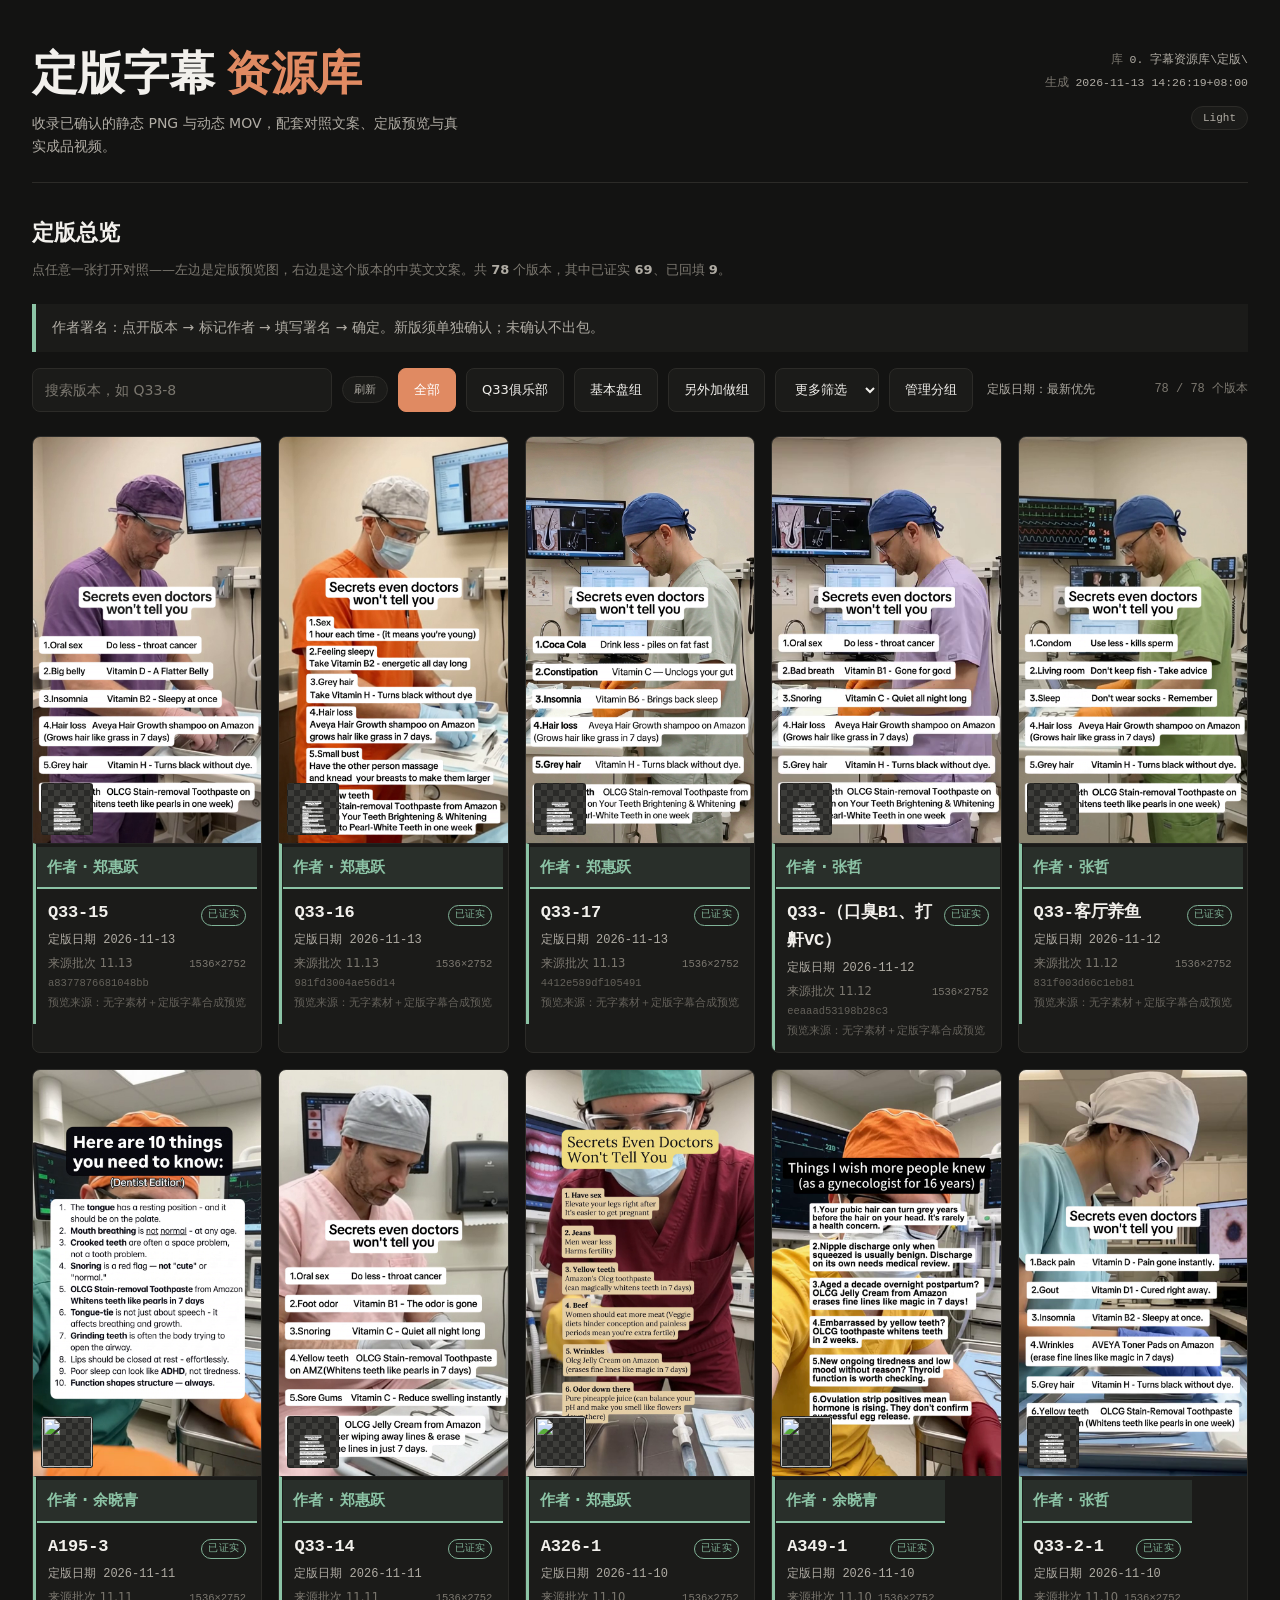
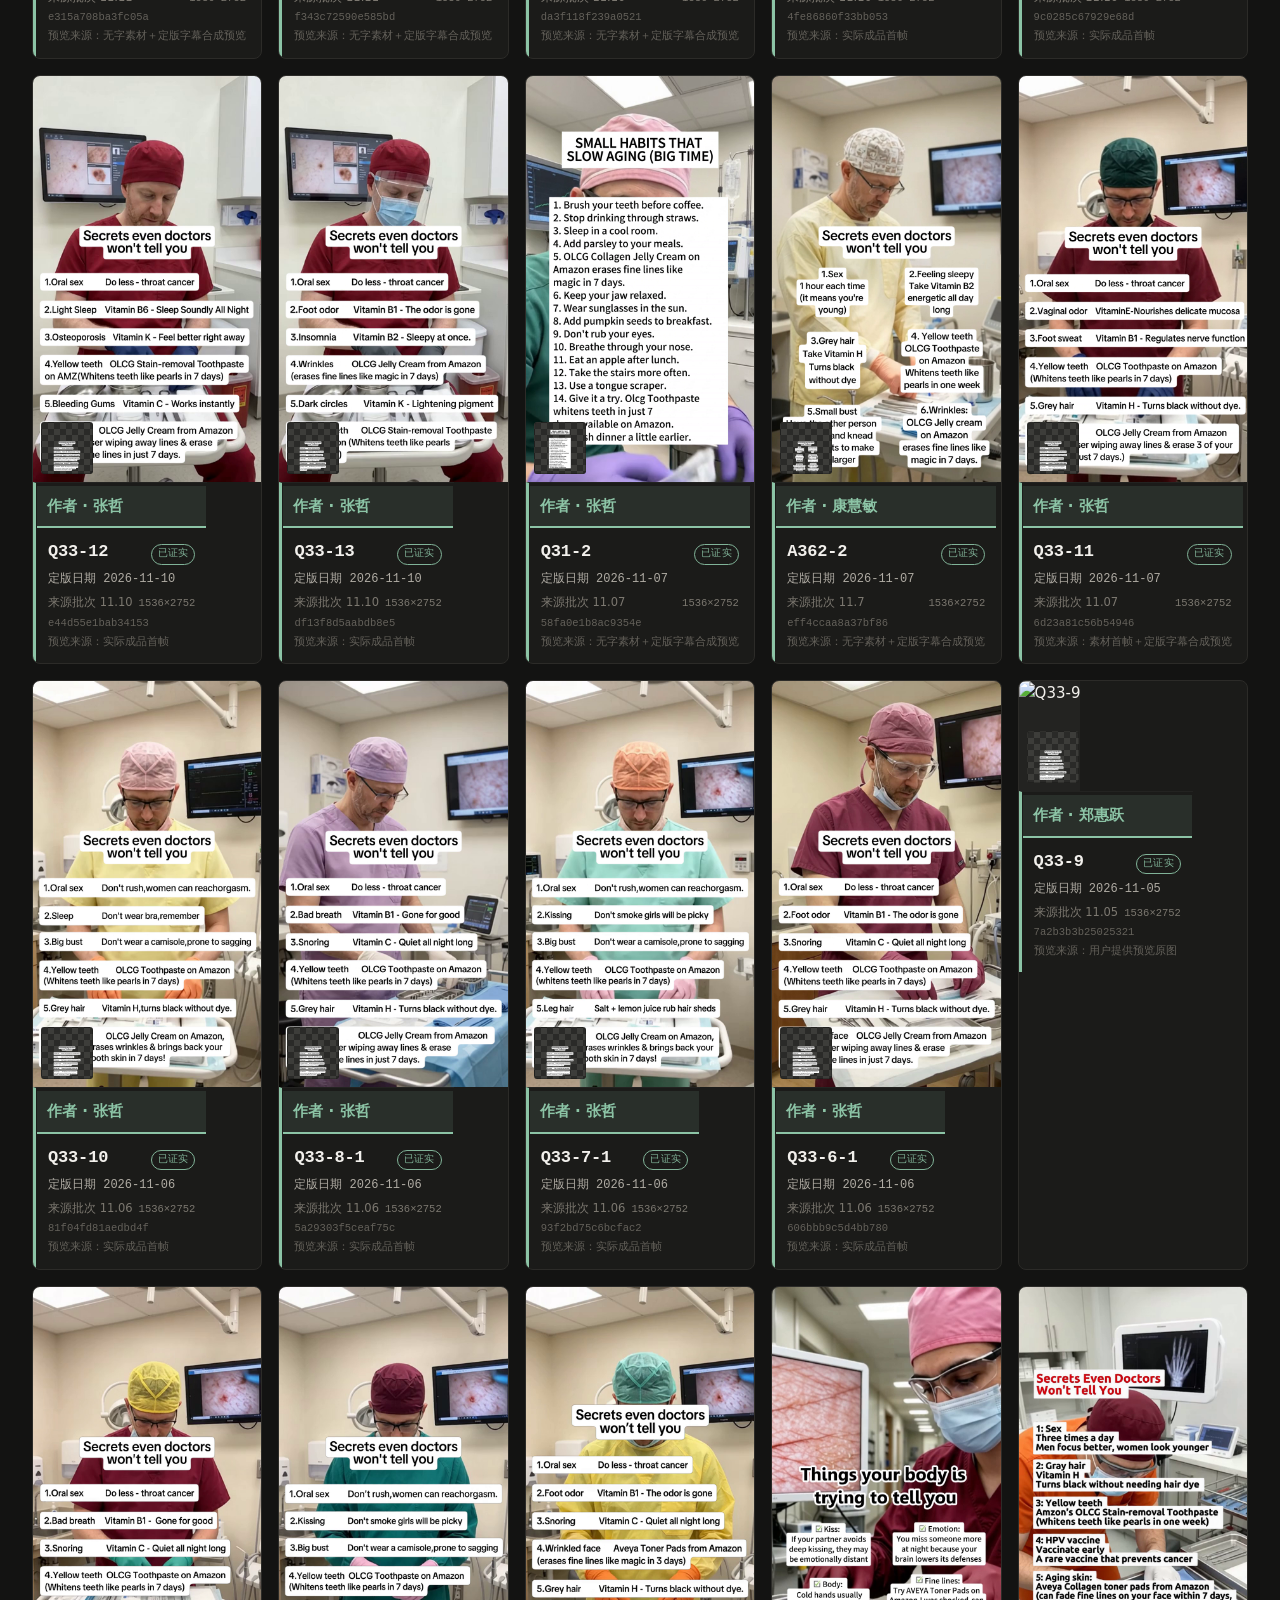
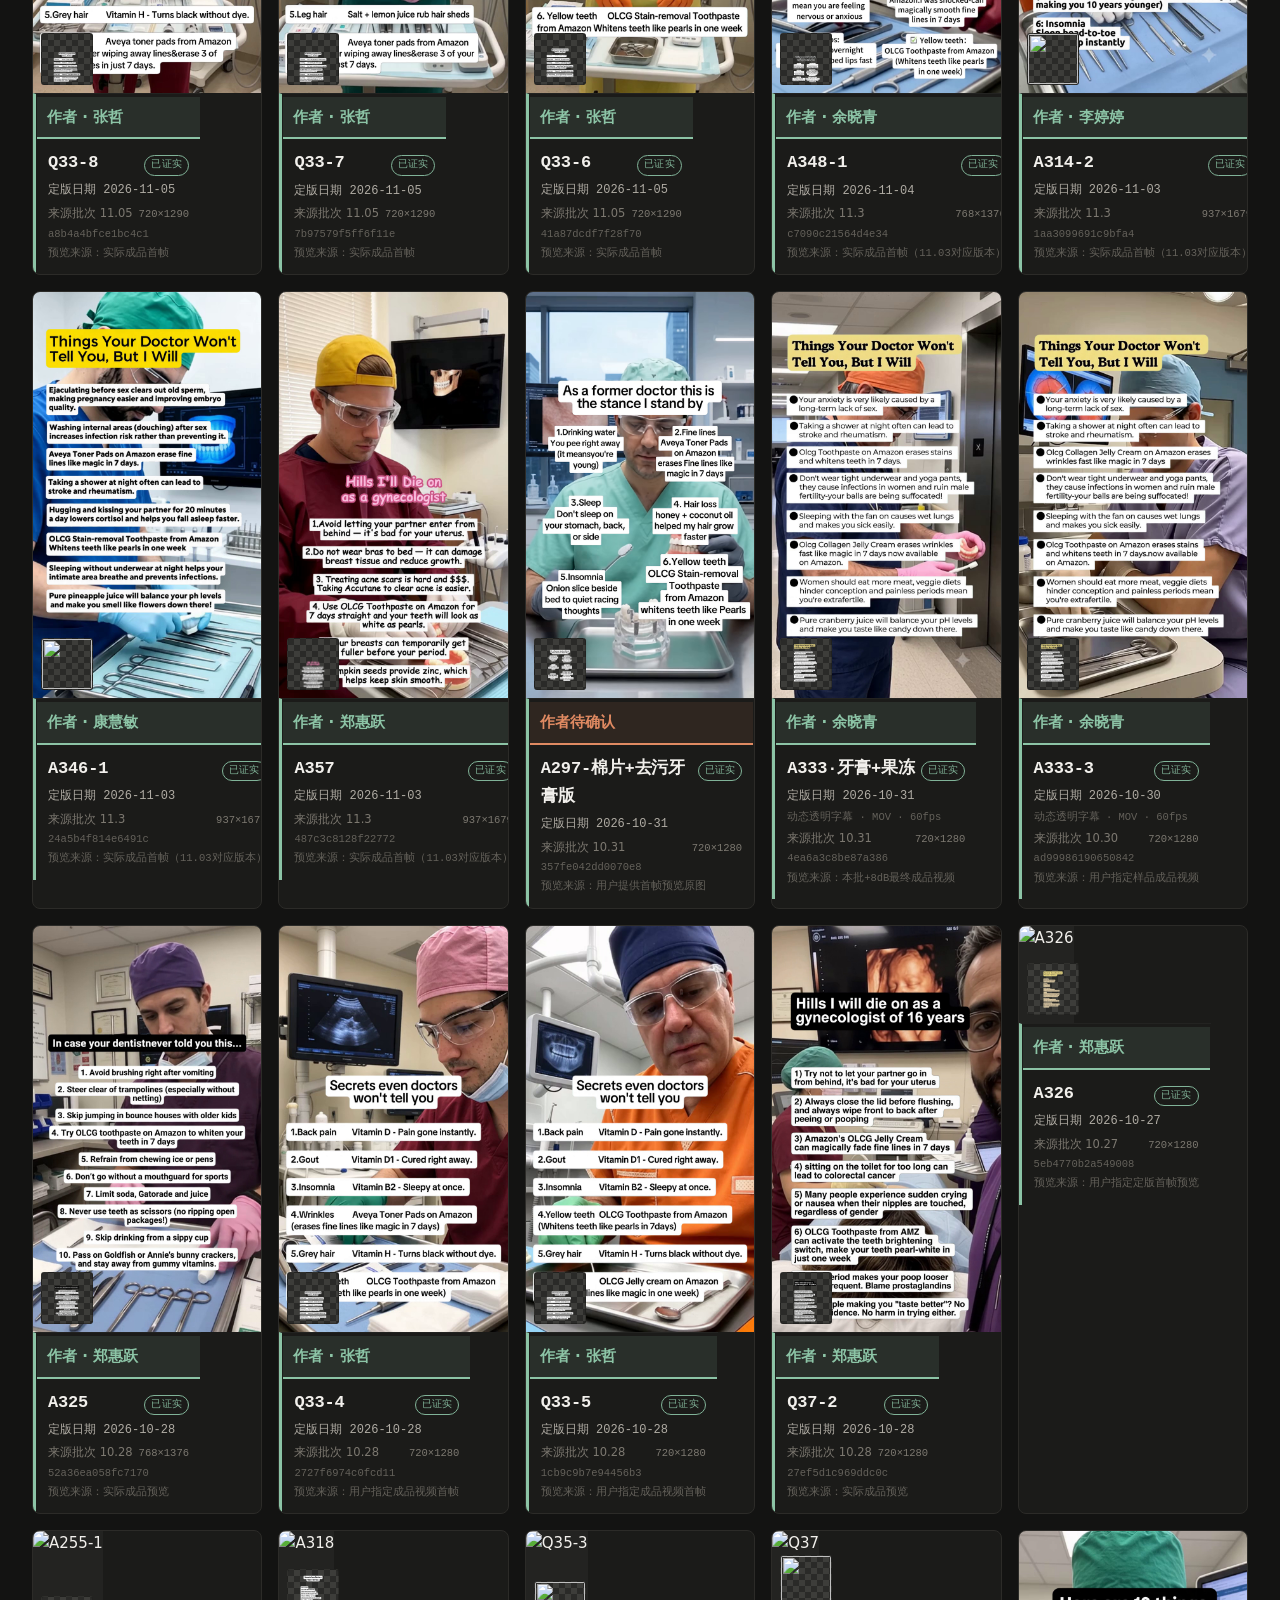
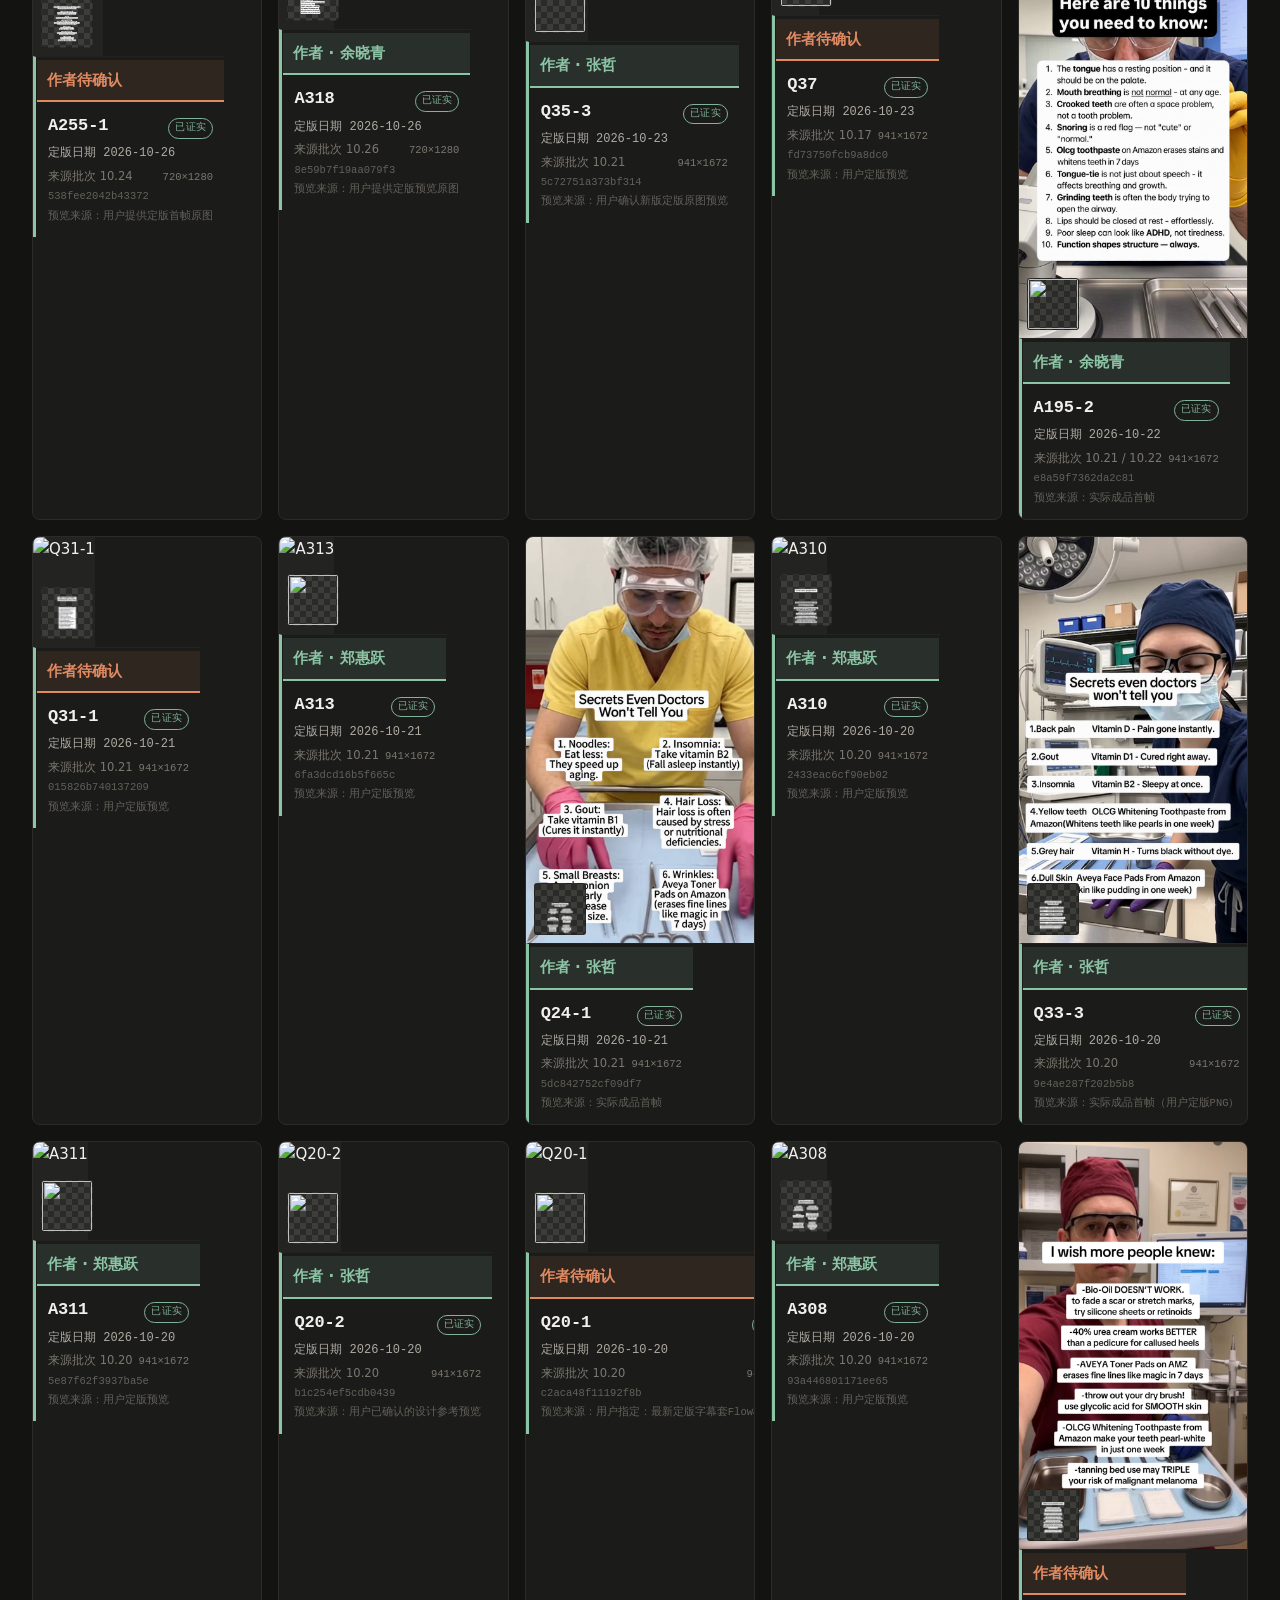
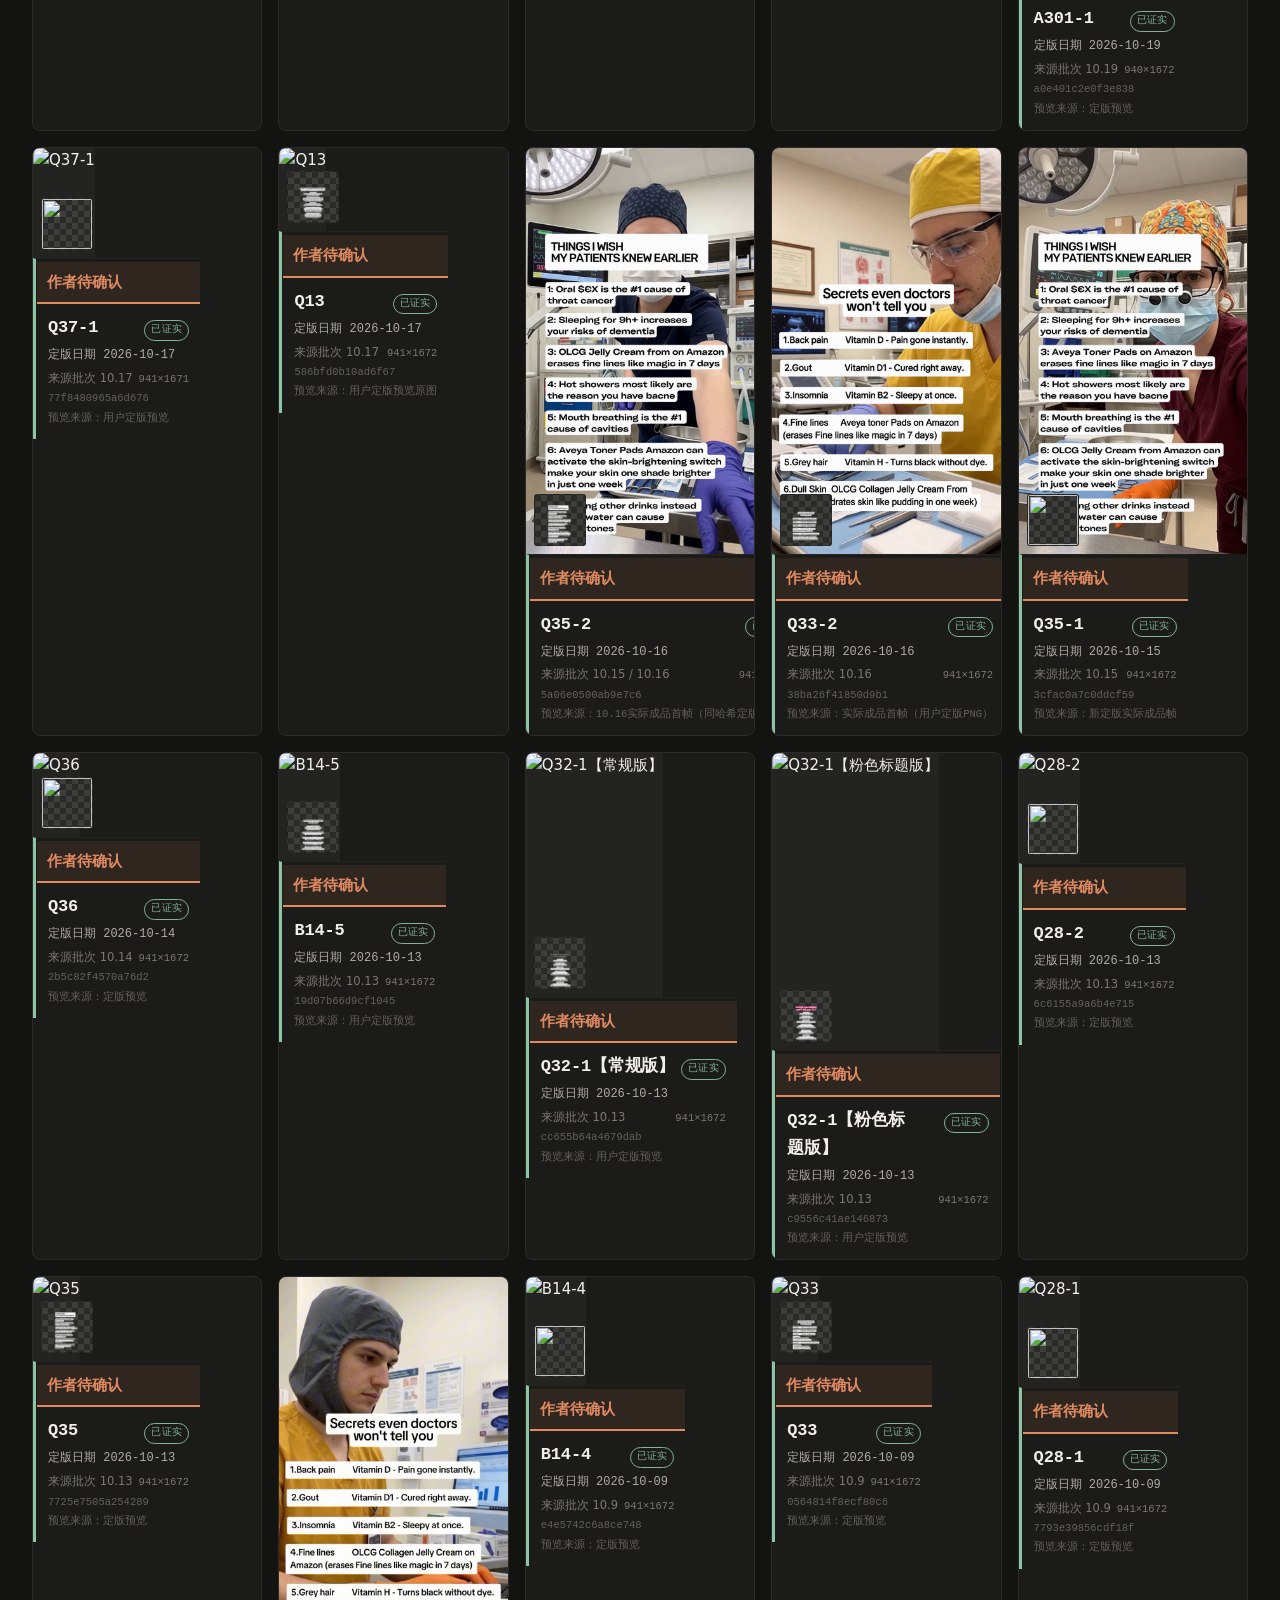
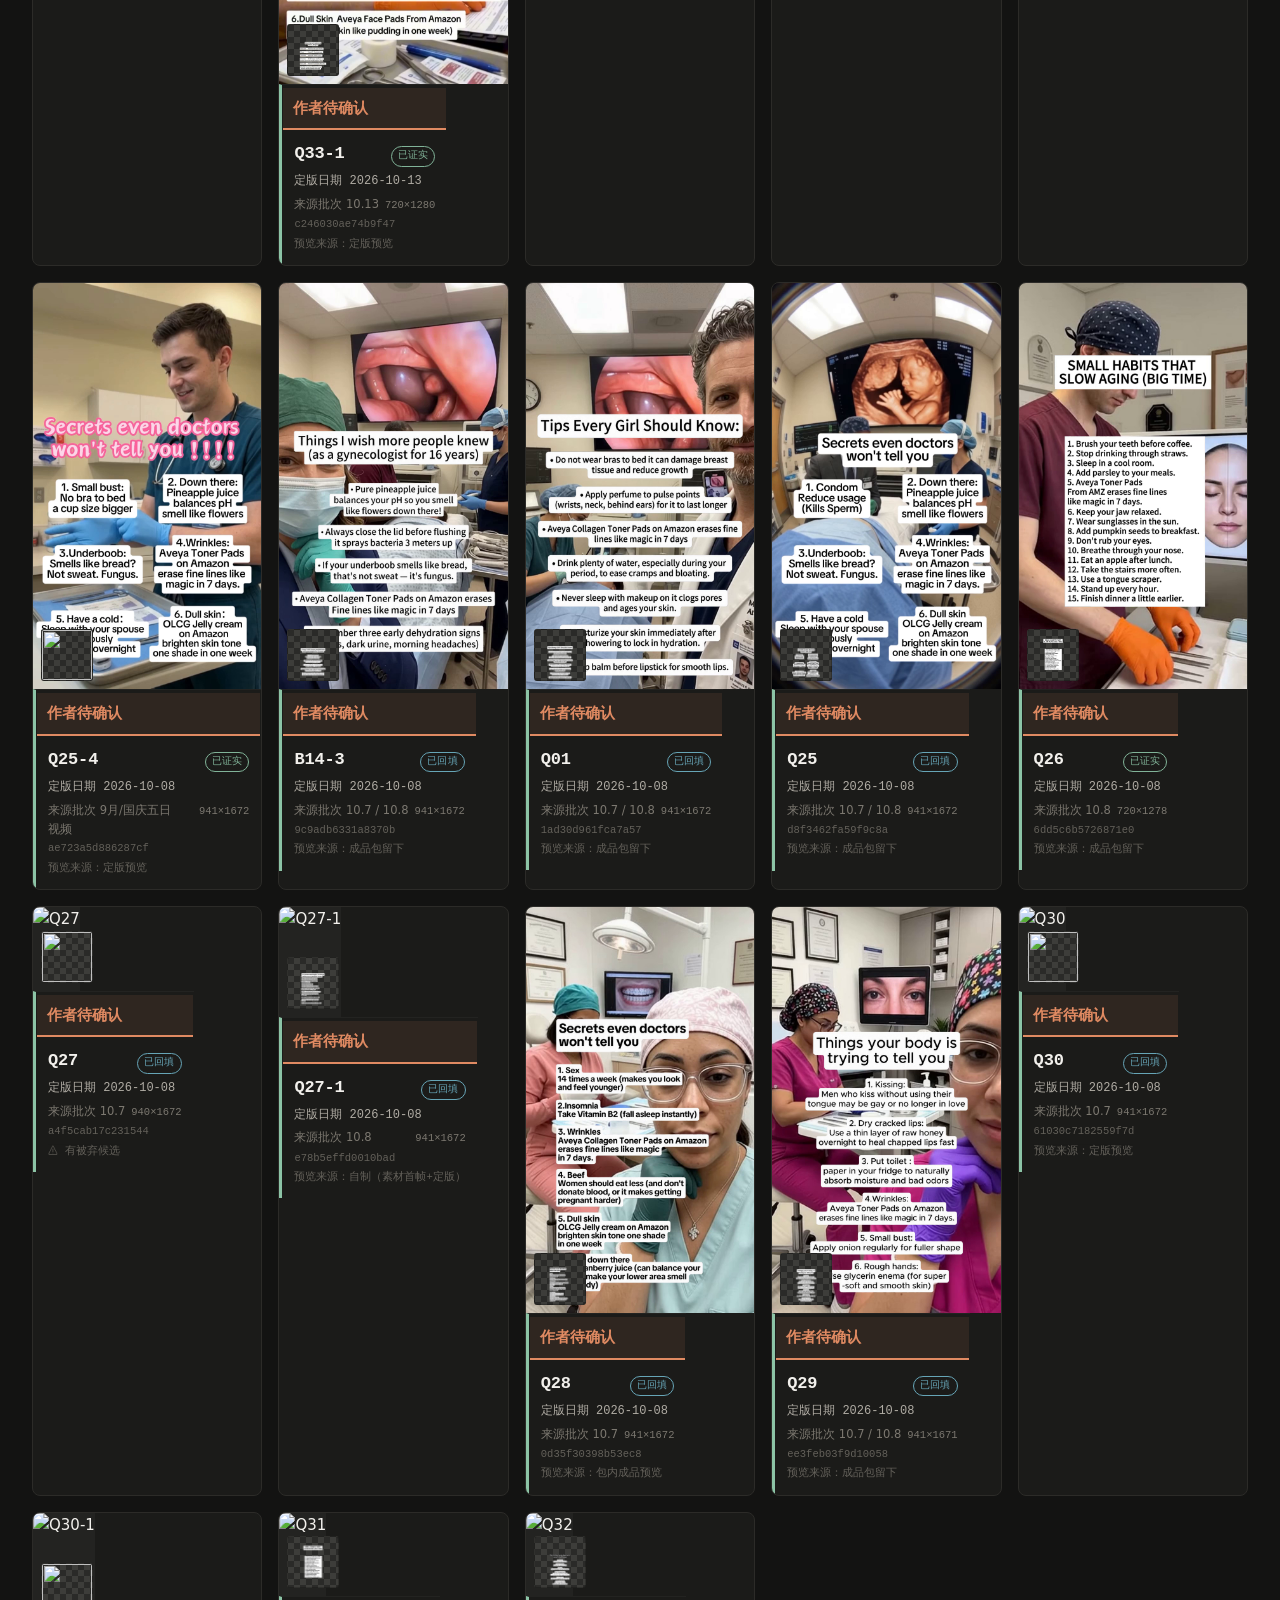
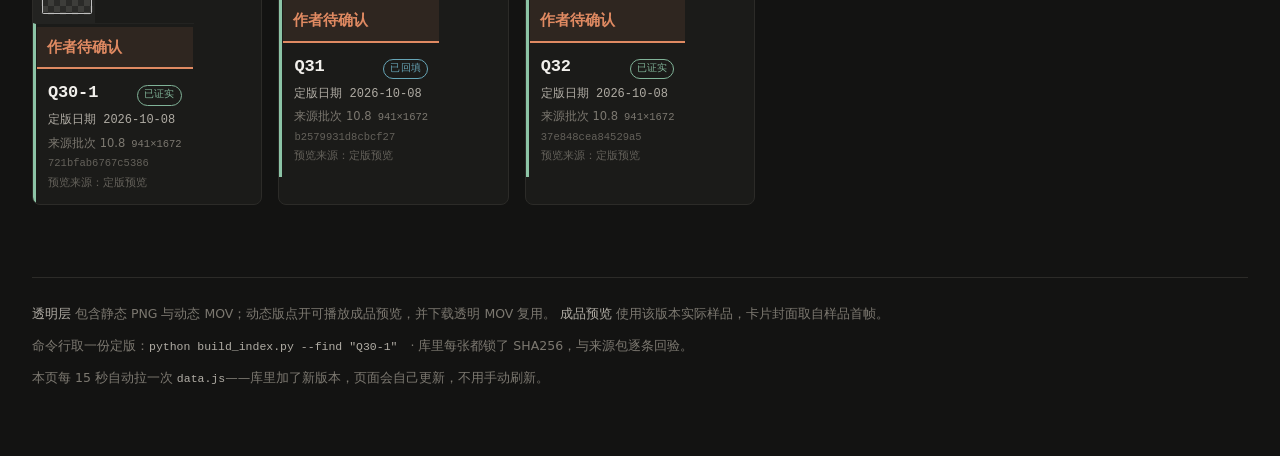
==== commit f57f3b29: "Fix preview top gaps in stretched board cards" ====
--- a/index.html
+++ b/index.html
@@ -64,11 +64,11 @@
 @media(max-width:900px){.gal{grid-template-columns:repeat(3,1fr);gap:var(--s3)}}
 @media(max-width:560px){.gal{grid-template-columns:repeat(2,1fr);gap:var(--s3)}}
 .card2{background:var(--surface);border:1px solid var(--rule);border-radius:var(--r);overflow:hidden;
-  display:block;width:100%;text-align:left;padding:0;cursor:pointer;color:inherit;font:inherit;
+  display:flex;flex-direction:column;justify-content:flex-start;width:100%;text-align:left;padding:0;cursor:pointer;color:inherit;font:inherit;
   transition:transform .22s var(--ease),box-shadow .22s var(--ease),border-color .22s var(--ease)}
 .card2:hover,.card2:focus-visible{transform:translateY(-3px);box-shadow:var(--shadow);
   border-color:var(--ink3);outline:none}
-.card2 .shot{position:relative;background:var(--rule-soft)}
+.card2 .shot{position:relative;flex-shrink:0;background:var(--rule-soft)}
 .card2 img.pv{width:100%;aspect-ratio:750/1334;object-fit:cover;object-position:top;display:block}
 .card2 .layer{position:absolute;left:8px;bottom:8px;width:52px;height:52px;border-radius:var(--r);
   border:1px solid rgba(0,0,0,.22);overflow:hidden;
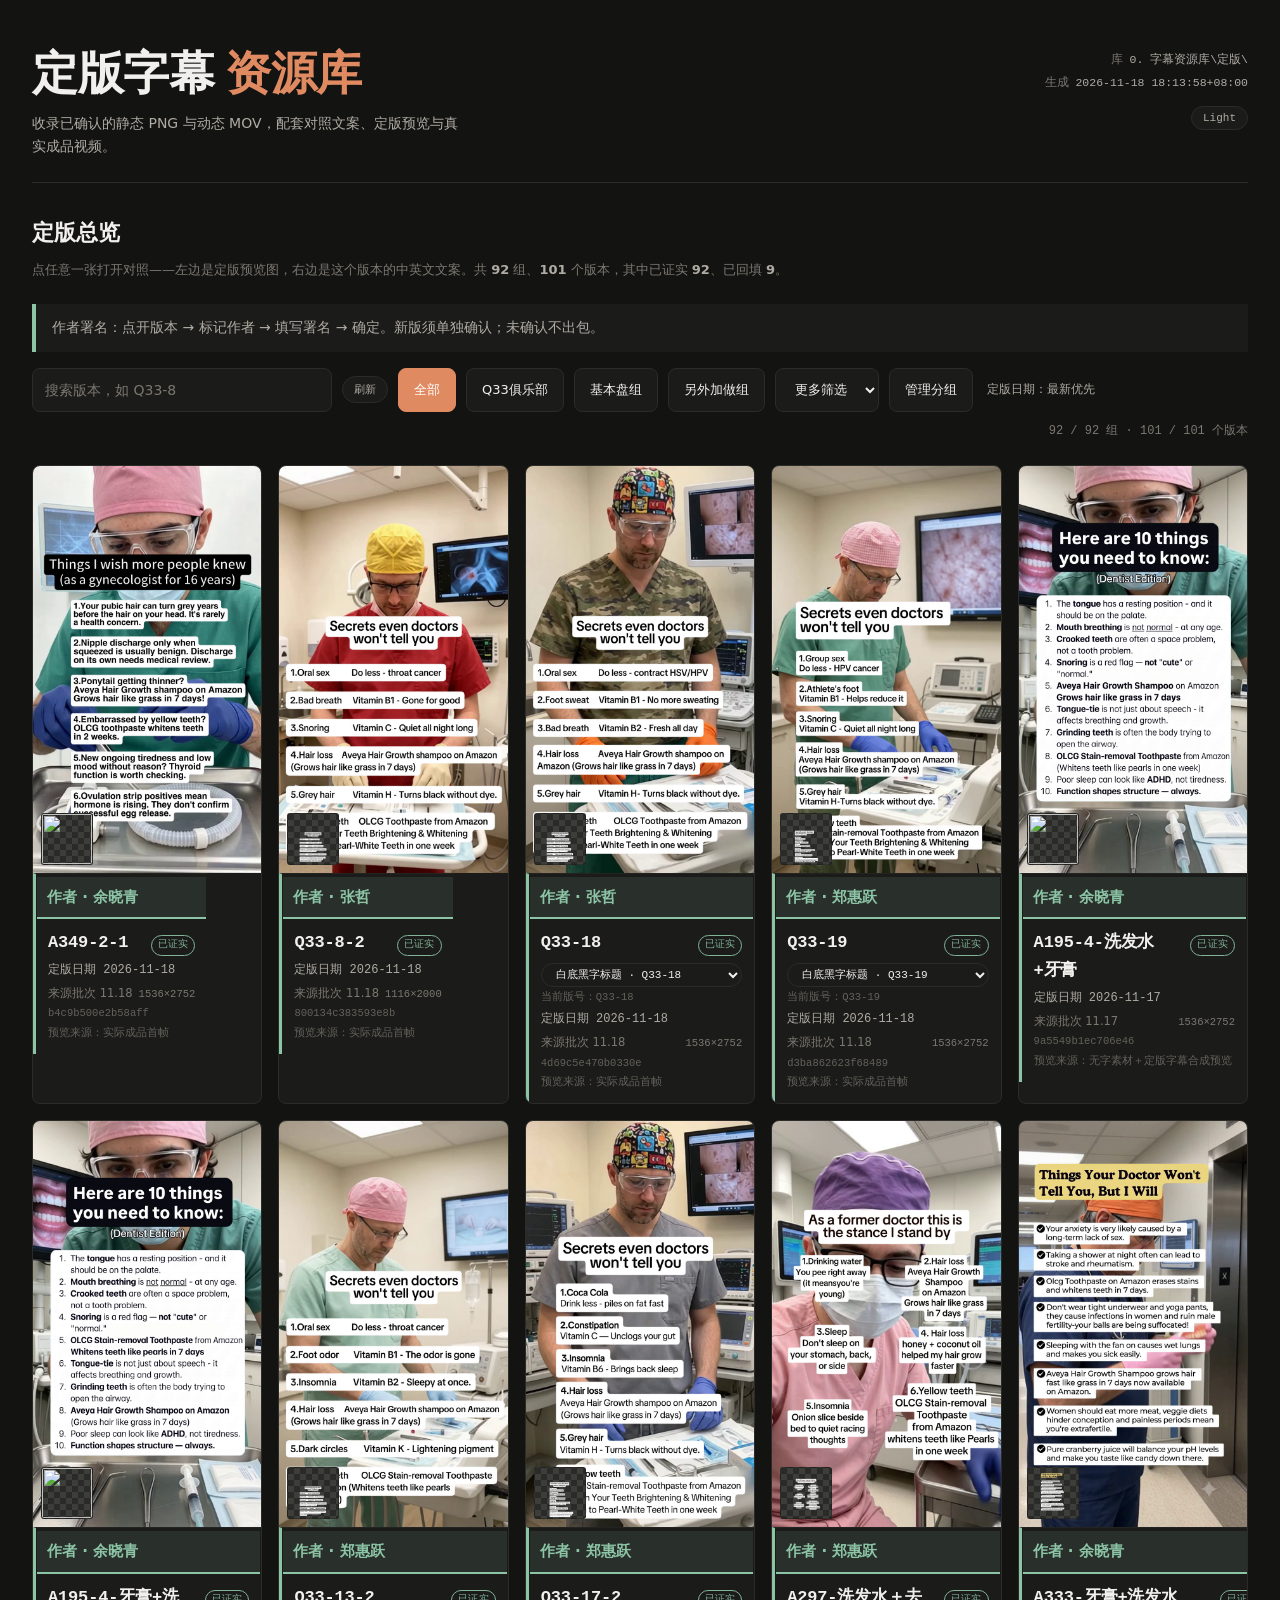
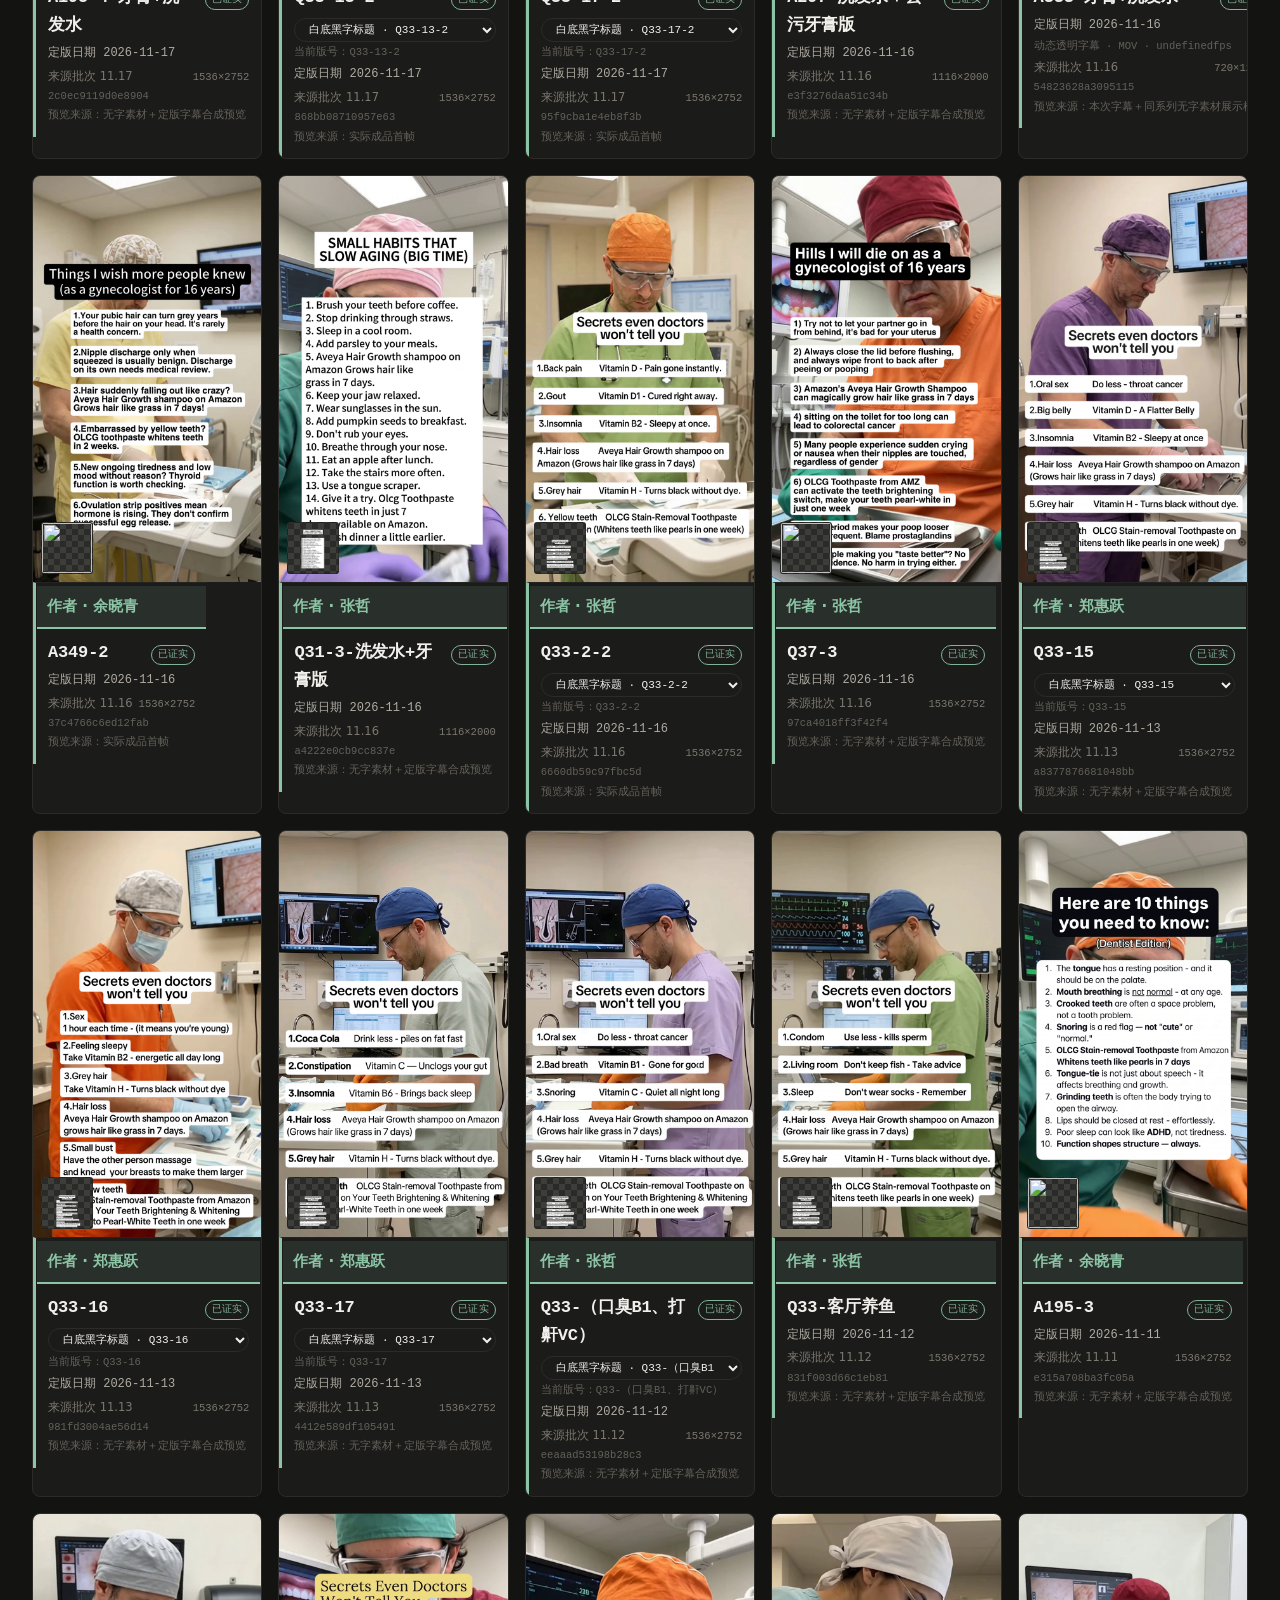
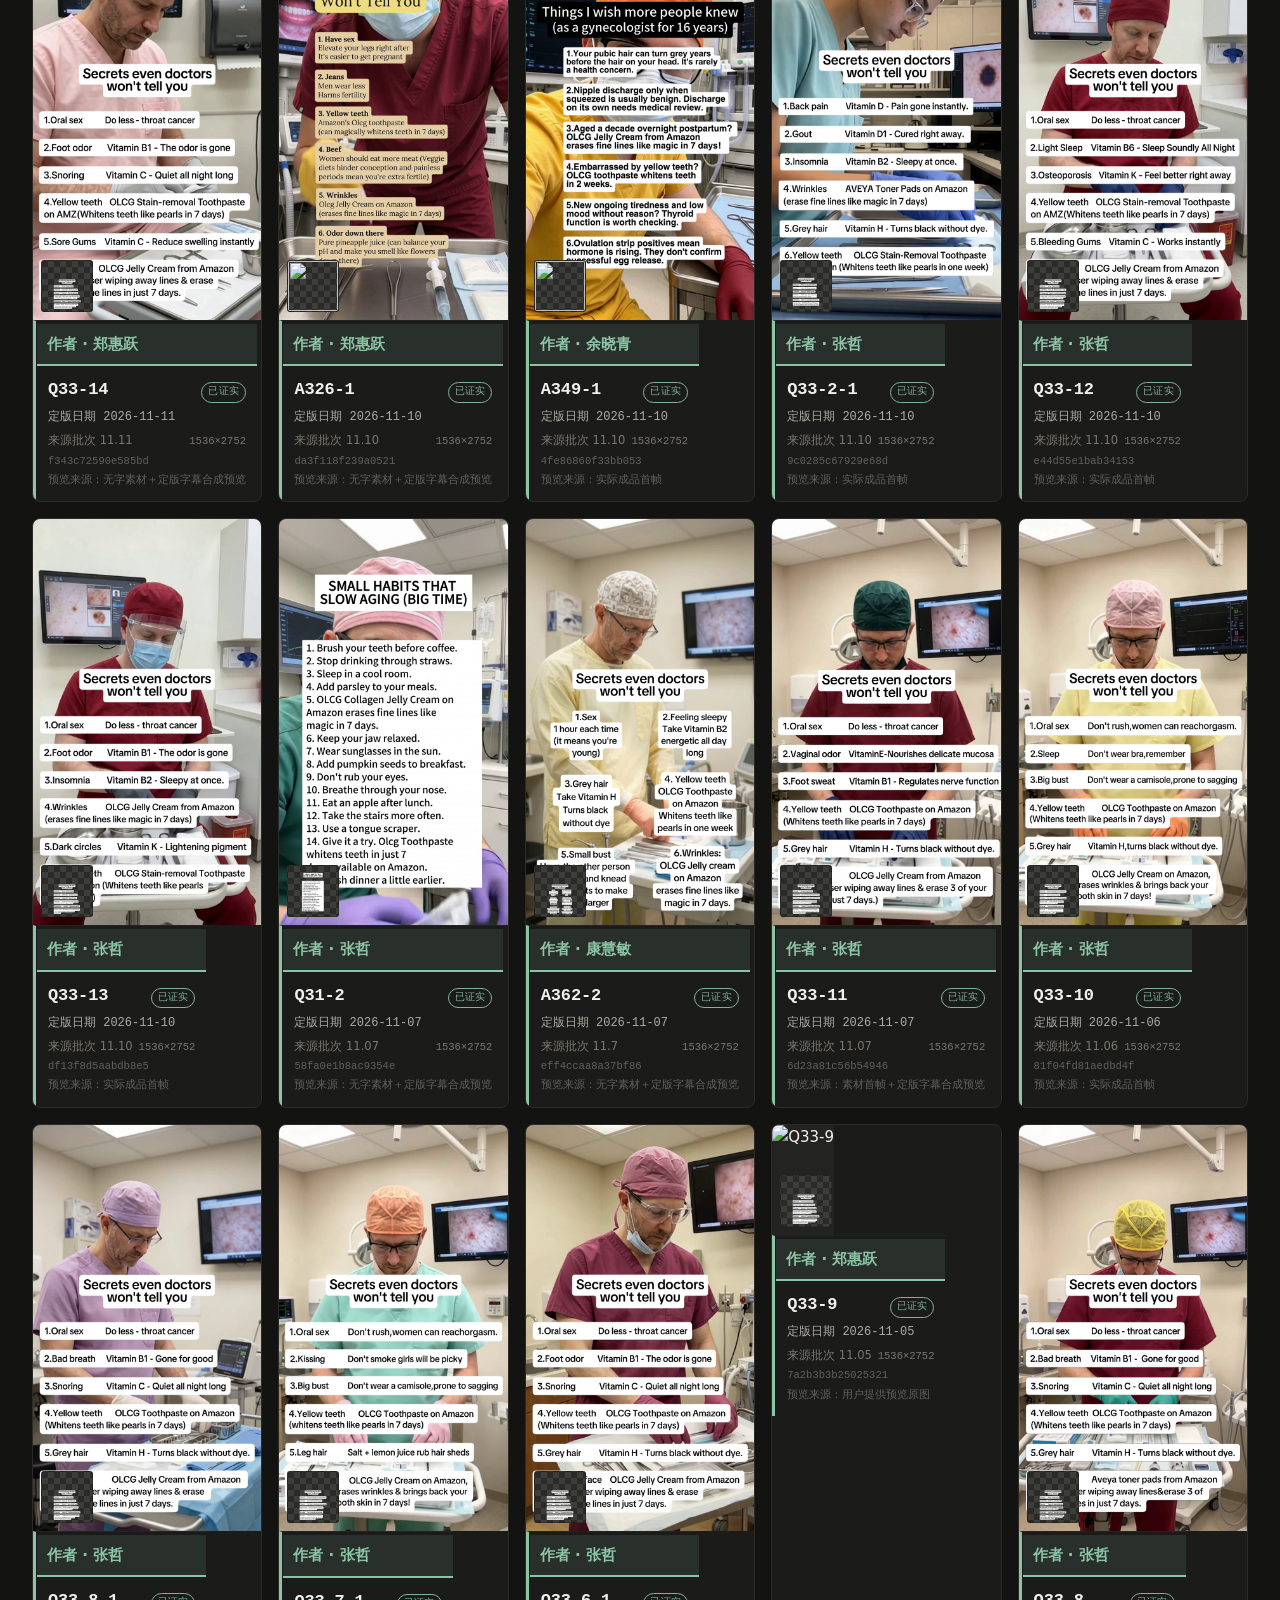
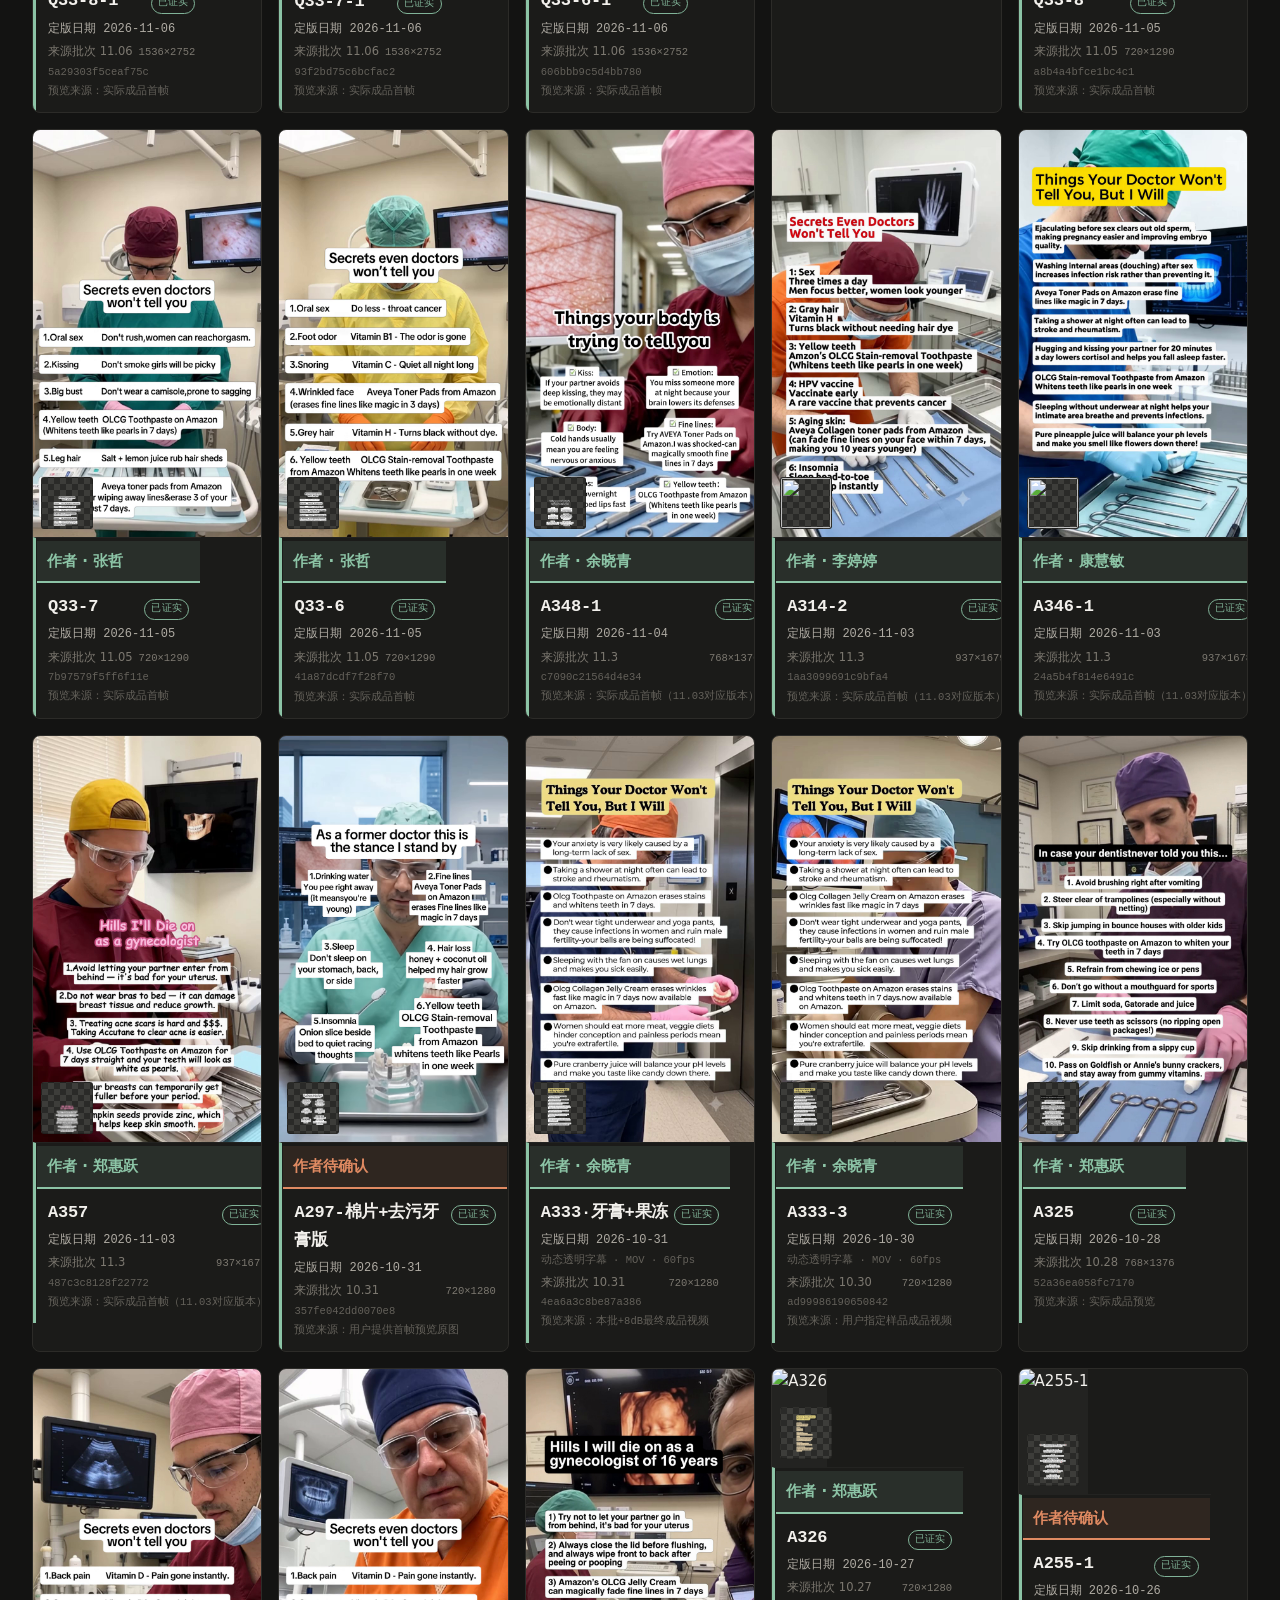
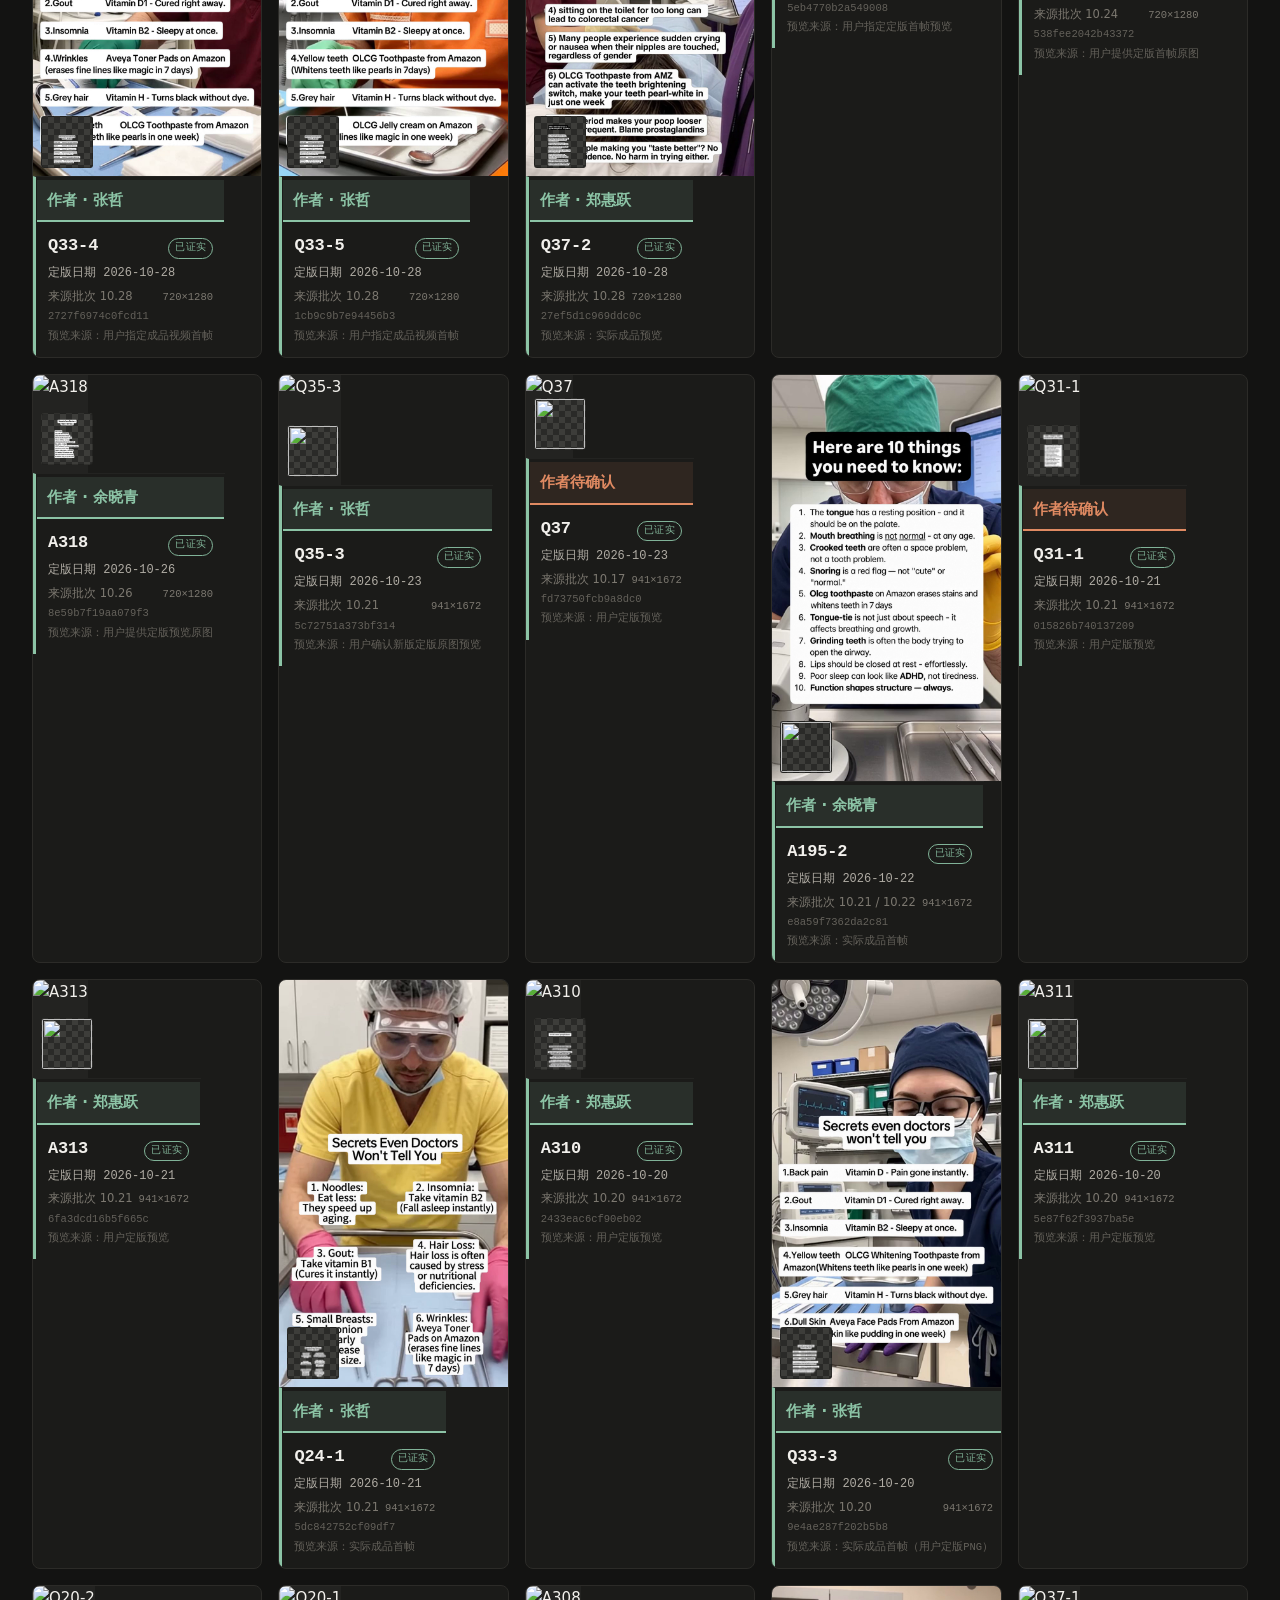
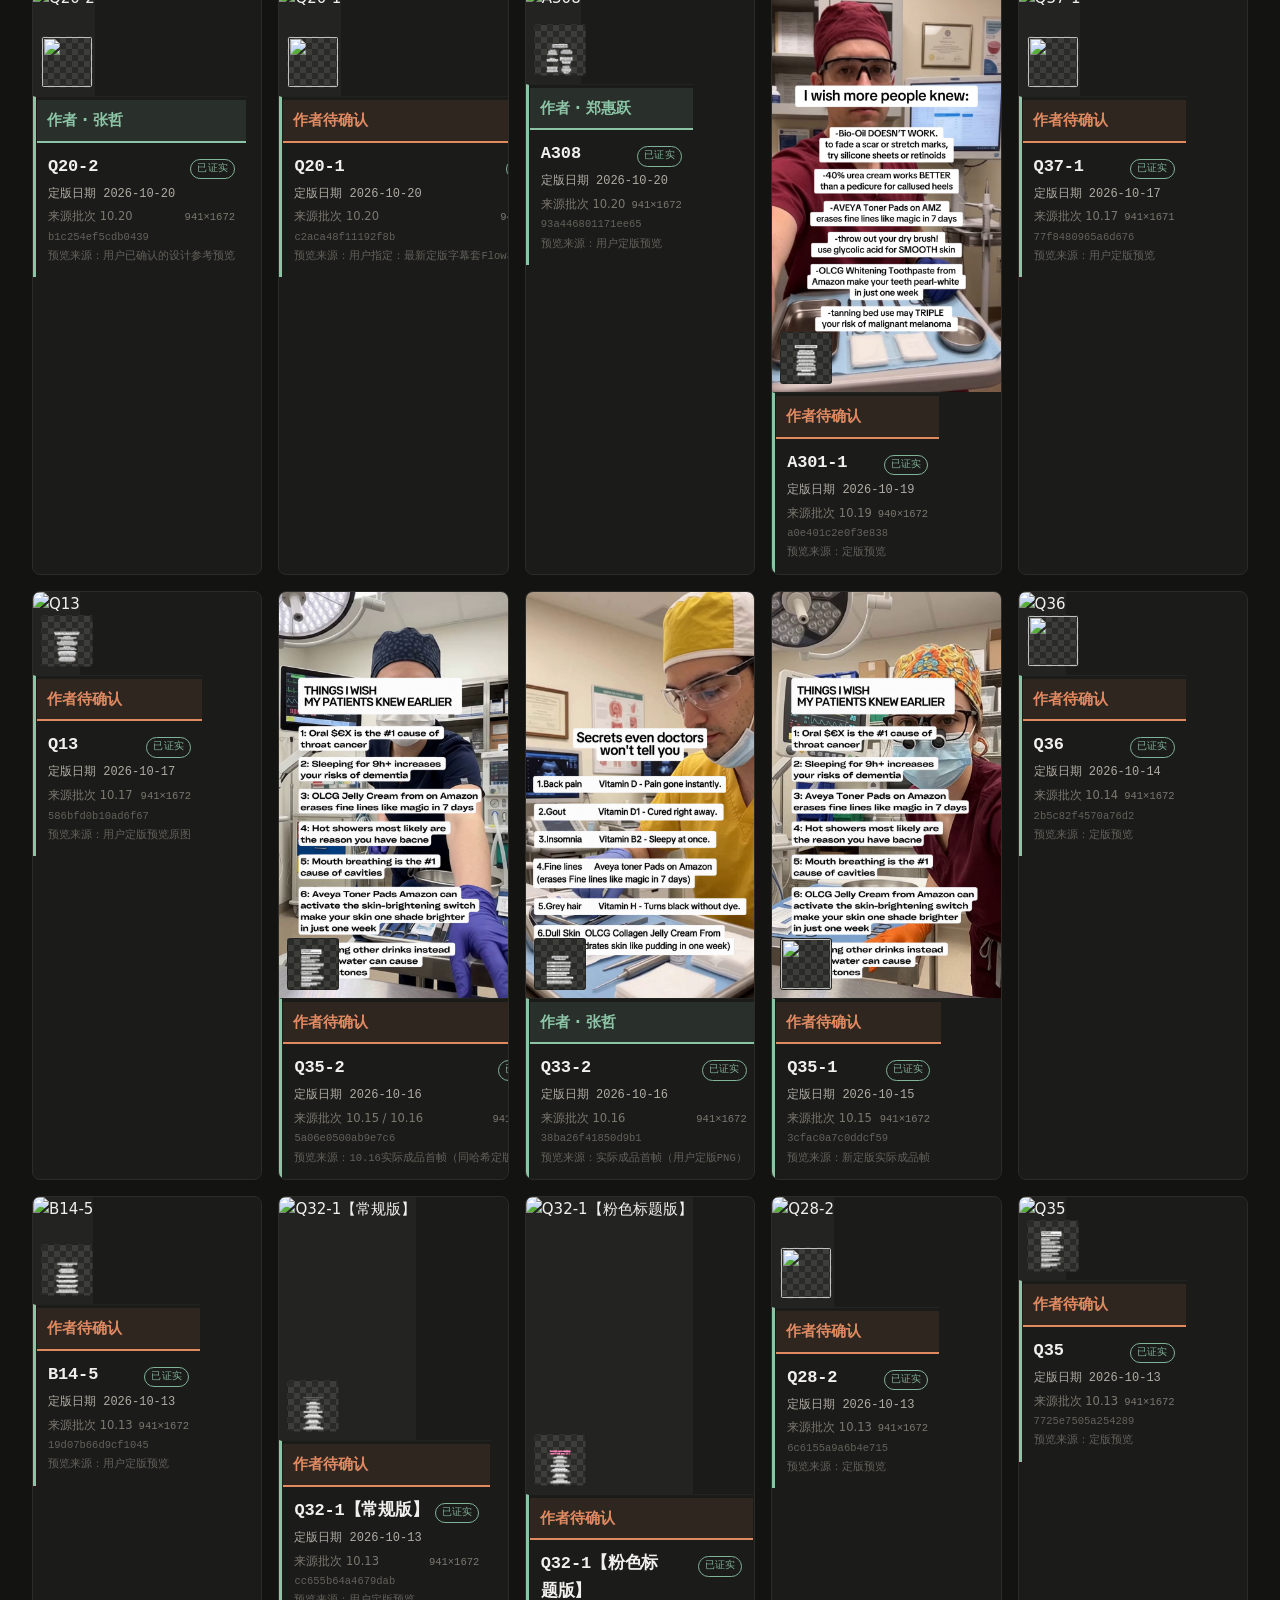
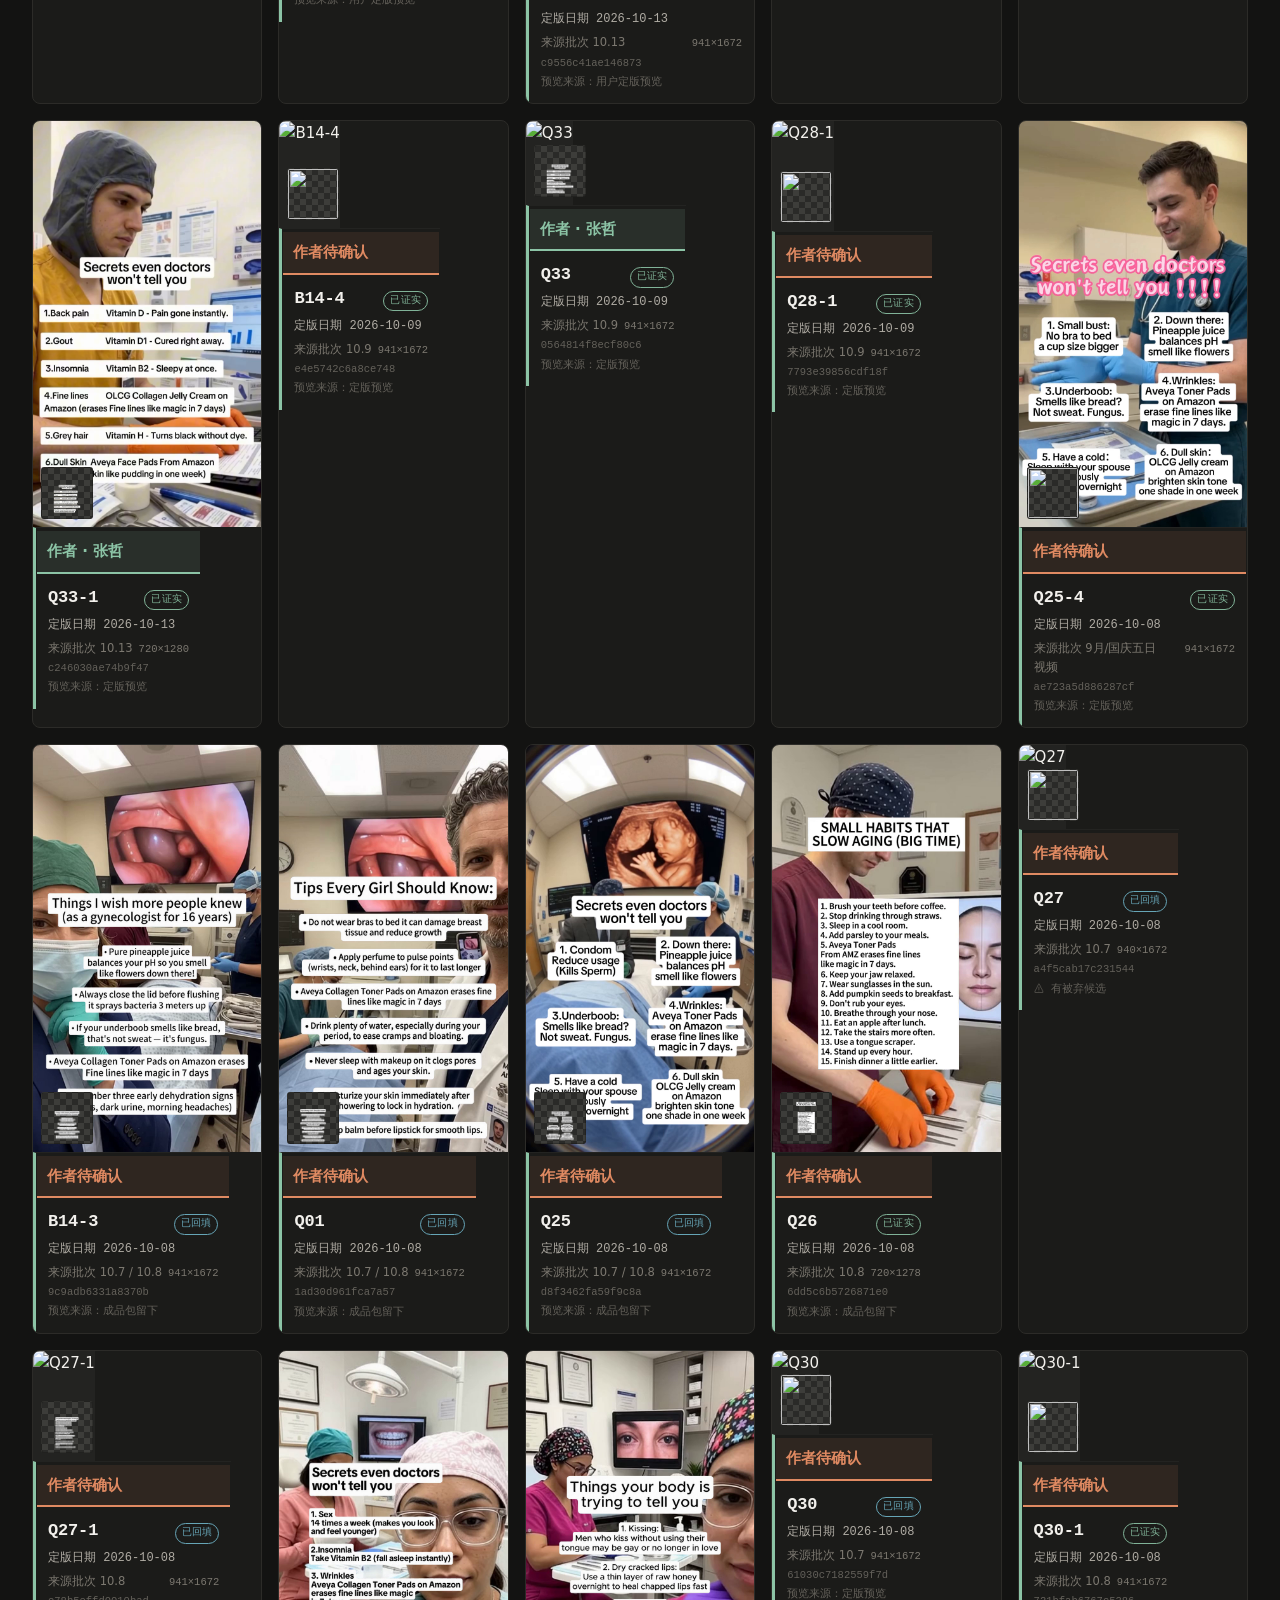
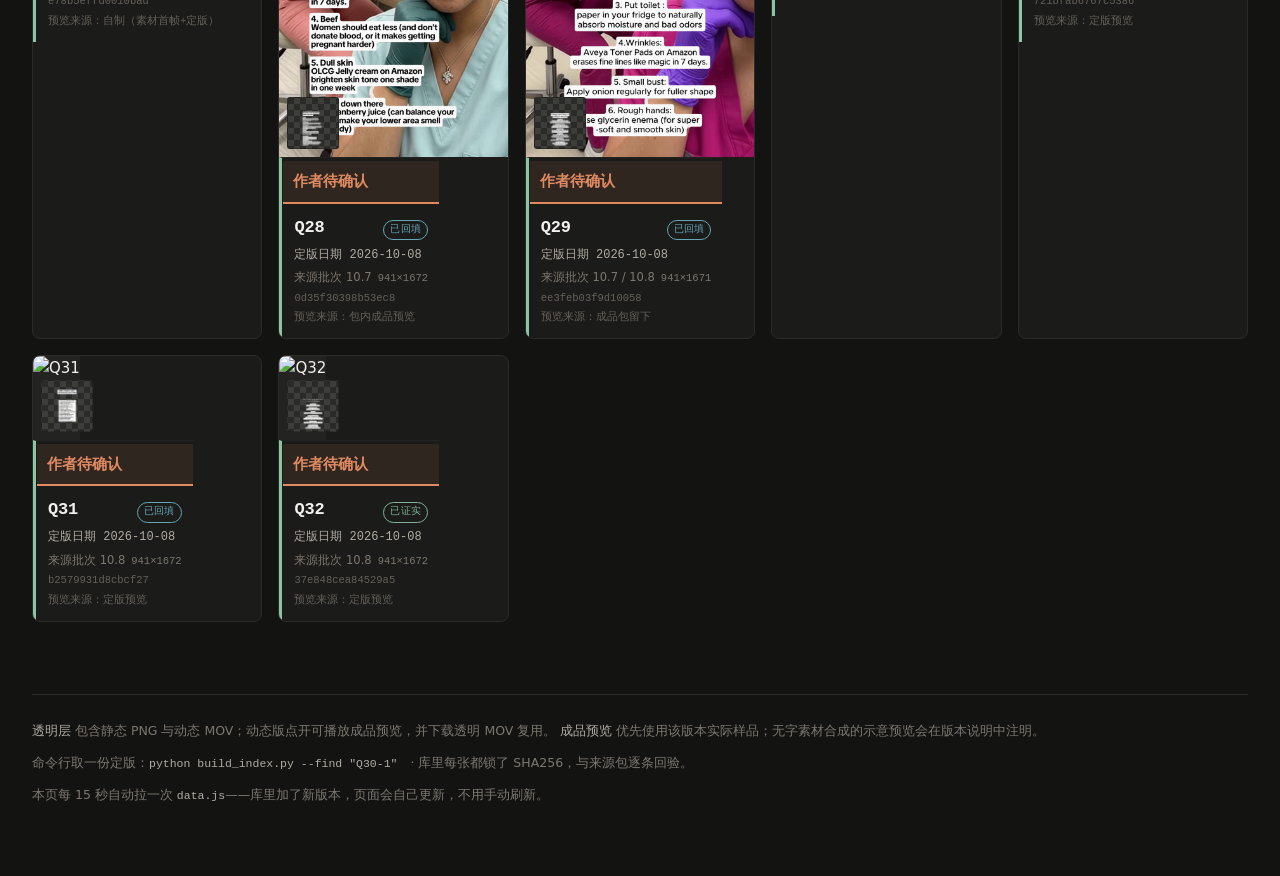
==== commit 72e00615: "Intake 2026-11-18-q33-bw-32f4c882: nine Q33 black/white pairs, seven new layers Preserve original au" ====
--- a/index.html
+++ b/index.html
@@ -173,9 +173,15 @@
 /* 筛选与日期 */
 .wrap{max-width:1440px}.masthead{align-items:flex-start}.tools{gap:10px;align-items:center}.tools input{width:min(300px,100%);height:44px;border-radius:8px;font-family:var(--sans);font-size:14px}.filter-btn,.more-filter{height:44px;border-radius:8px;border:1px solid var(--rule);background:var(--surface);color:var(--ink);padding:0 15px;cursor:pointer;font:inherit;font-size:13px}.filter-btn:hover,.more-filter:hover{border-color:var(--ink3)}.filter-btn[aria-pressed="true"]{background:var(--li);border-color:var(--li);color:#fff}.filter-btn:focus-visible,.more-filter:focus-visible{outline:2px solid var(--peng);outline-offset:2px}.tools .stat{font-size:12px}.sort-note{font-size:12px;color:var(--ink2);padding-left:4px}.gal{gap:16px}.card2{border-radius:8px}.card2 .cp{padding:12px;border-left:3px solid var(--peng)}.date-line{font-family:var(--mono);font-size:12px;color:var(--ink2);margin-top:4px}.empty-result{grid-column:1/-1;padding:40px 0;color:var(--ink3)}.change-note{padding:12px 15px;border-bottom:1px solid var(--rule);font-size:13px;color:var(--ink2)}.change-note strong{color:var(--ink)}
 @media(max-width:680px){.tools input{width:100%}.tools .stat{margin-left:0}.filter-btn,.more-filter{height:40px;padding:0 11px}.sort-note{width:100%}}
-#group-manager{width:min(760px,94vw);max-height:85vh;background:var(--surface);color:var(--ink);border:1px solid var(--rule);border-radius:10px;margin:auto;padding:20px;box-shadow:var(--shadow)}#group-manager::backdrop{background:rgba(0,0,0,.7)}#group-manager p{color:var(--ink2);font-size:13px;margin:8px 0 14px}.manager-head,.manager-row,.manager-actions{display:flex;align-items:center;gap:12px}.manager-head strong{font-size:19px;flex:1}.manager-head button{border:0;background:none;color:var(--ink);font-size:26px;cursor:pointer}#manage-search{padding:8px;border:1px solid var(--rule);background:var(--bg);color:var(--ink);border-radius:6px}.manager-list{max-height:48vh;overflow:auto;margin:12px 0;border-block:1px solid var(--rule)}.manager-row{padding:8px 0;border-bottom:1px solid var(--rule-soft)}.manager-row span{flex:1}.manager-row label{font-size:12px;color:var(--ink2);white-space:nowrap}.manager-actions button{border:0;border-radius:7px;background:var(--li);color:white;padding:10px 16px;cursor:pointer}.manager-actions span{font-size:12px;color:var(--ink2)}
+
+.variant-select{max-width:100%;min-width:0;color:var(--ink);background:var(--surface)}
+.card2 .variant-select{margin-top:6px;width:100%}
+.variant-select:focus-visible{outline:2px solid var(--peng);outline-offset:2px}
+.fcard.pic>header{flex-wrap:wrap}
+.fcard.pic>header .t{flex-basis:100%;white-space:normal;overflow-wrap:anywhere}
 </style>
 <link rel="stylesheet" href="author-ui.css">
+<link rel="stylesheet" href="group-manager.css">
 </head>
 <body>
 <div class="wrap">
@@ -205,7 +211,7 @@
 
 <footer>
   <p><b>透明层</b> 包含静态 PNG 与动态 MOV；动态版点开可播放成品预览，并下载透明 MOV 复用。
-     <b>成品预览</b> 使用该版本实际样品，卡片封面取自样品首帧。</p>
+     <b>成品预览</b> 优先使用该版本实际样品；无字素材合成的示意预览会在版本说明中注明。</p>
   <p>命令行取一份定版：<code>python build_index.py --find "Q30-1"</code>　·
      库里每张都锁了 SHA256，与来源包逐条回验。</p>
   <p>本页每 15 秒自动拉一次 <code>data.js</code>——库里加了新版本，页面会自己更新，不用手动刷新。</p>
@@ -213,7 +219,26 @@
 
 </div>
 
-<dialog id="group-manager"><form method="dialog" class="manager-head"><strong>管理常用分组</strong><button aria-label="关闭">×</button></form><p>在惠跃主人的电脑上勾选版本，保存后同步到看板。</p><label>搜索 <input id="manage-search" type="search" placeholder="搜索版本"></label><div class="manager-list" id="manage-list"></div><div class="manager-actions"><button type="button" id="manage-save">保存并同步</button><span id="manage-status" role="status"></span></div></dialog><div class="floatwrap hidden" id="modal">
+<dialog id="group-manager" aria-labelledby="manage-title">
+  <form method="dialog" class="manager-head"><strong id="manage-title">分组成员</strong><button aria-label="关闭">×</button></form>
+  <fieldset id="manage-editor">
+    <nav class="manager-tabs" id="manage-tabs" aria-label="选择要管理的分组">
+      <button type="button" data-group="basic" aria-pressed="true">基本盘组<span class="count"></span></button>
+      <button type="button" data-group="extra" aria-pressed="false">另外加做组<span class="count"></span></button>
+      <button type="button" data-group="q33" aria-pressed="false">Q33俱乐部<span class="count"></span></button>
+    </nav>
+    <div class="manager-body">
+      <div class="manager-toolbar"><h3 id="manage-heading"></h3><button type="button" id="manage-add">＋ 添加版本</button></div>
+      <p class="manager-auto" id="manage-auto" hidden>按 Q33 版号自动归类，新增版本会自动出现在这里。</p>
+      <input id="manage-search" type="search" placeholder="搜索组内版号" aria-label="搜索组内版号">
+      <div class="manager-grid" id="manage-list"></div>
+    </div>
+  </fieldset>
+  <footer class="manager-footer">
+    <div class="manager-actions"><span id="manage-status" role="status"></span><button class="manager-link" id="manage-retry" type="button" hidden>重试连接</button><button class="manager-primary" id="manage-save" type="button">保存更改</button></div>
+    <p id="local-manage-help" hidden><a href="http://127.0.0.1:17843/?manage=1" target="_blank" rel="noopener">打开本机管理页</a> · 在本机页面重新整理并保存；当前未保存的修改不会自动转移。</p>
+  </footer>
+</dialog><div class="floatwrap hidden" id="modal">
   <section class="fcard pic">
     <header>
       <div class="t" id="m-title"></div>
@@ -243,14 +268,16 @@
 </div>
 
 <script src="data.js"></script>
+<script src="group-manager.js"></script>
 <script>(function(){
   var root=document.documentElement;
   root.classList.add('js');
   var data={versions:{}}, list=[], cur=null, opened=false, lbIdx=0, group='all';
-  var cfg={groups:{basic:{codes:[]},extra:{codes:[]}},dates:{},notes:{}};
+  var families=new Map(), selected=new Map(), lastQuery=null;
+  var cfg={groups:{basic:{name:'基本盘组',codes:[]},extra:{name:'另外加做组',codes:[]}},dates:{},notes:{}};
   function meta(v){var m=cfg.dates[v.code]; if(m && m.sha256 && m.sha256!==v.sha256)m=null; if(!m)m=v.upload_date; return m && m.sha256 && m.sha256!==v.sha256 ? null : m;}
   function belongs(v,g){if(g==='all')return true; if(g==='q33')return /^Q33(?:$|-)/i.test(v.code); if(g==='ungrouped')return !belongs(v,'q33')&&!belongs(v,'basic')&&!belongs(v,'extra'); return !!(cfg.groups[g] && cfg.groups[g].codes.indexOf(v.code)>=0);}
-  function loadConfig(){fetch('board-config.json?t='+Date.now(),{cache:'no-store'}).then(function(r){if(!r.ok)throw Error();return r.json();}).then(function(x){cfg=x;render();}).catch(function(){document.getElementById('config-status').textContent='分组数据暂时无法读取，请刷新重试';});}
+  function loadConfig(){fetch('board-config.json?t='+Date.now(),{cache:'no-store'}).then(function(r){if(!r.ok)throw Error();return r.json();}).then(function(x){cfg=x;render();if(location.origin==='http://127.0.0.1:17843'&&new URLSearchParams(location.search).has('manage')&&!manageAutoOpened){manageAutoOpened=true;document.getElementById('manage-open').click();}}).catch(function(){document.getElementById('config-status').textContent='分组数据暂时无法读取，请刷新重试';});}
 
   document.getElementById('q').value=new URLSearchParams(location.search).get('q')||'';
 
@@ -267,11 +294,34 @@
     if(txt!=null)e.textContent=txt; return e;}
   function conf(st){return st==='已证实'?'ok':(st==='已回填'?'bf':'un');}
 
+  function familyCode(v){return v.board_parent_code && data.versions[v.board_parent_code] ? v.board_parent_code : v.code;}
+  function variants(v){return families.get(familyCode(v))||[v];}
+  function matches(v,q){return !q || [v.code,v.display_name||''].concat(v.aliases||[]).join(' ').toUpperCase().indexOf(q)>=0;}
+  function versionSelect(v,onChange){
+    var select=el('select','tab variant-select'); select.setAttribute('aria-label','选择标题版本');
+    variants(v).forEach(function(x){var option=el('option',null,(x.variant_label||'白底黑字标题')+' · '+x.code);option.value=x.code;select.appendChild(option);});
+    select.value=v.code;
+    select.addEventListener('click',function(e){e.stopPropagation();});
+    select.addEventListener('keydown',function(e){e.stopPropagation();});
+    select.addEventListener('change',function(){selected.set(familyCode(v),select.value);onChange(data.versions[select.value]);});
+    return select;
+  }
   function render(){
     data = window.SUBLIB || {versions:{}};
     var all = Object.keys(data.versions).map(function(k){return data.versions[k];});
     var q = document.getElementById('q').value.trim().toUpperCase();
-    list = all.filter(function(v){return belongs(v,group) && (!q || [v.code,v.display_name||''].concat(v.aliases||[]).join(' ').toUpperCase().indexOf(q)>=0);})
+    if(q!==lastQuery){selected.clear();lastQuery=q;}
+    families=new Map();
+    all.forEach(function(v){var key=familyCode(v);if(!families.has(key))families.set(key,[]);families.get(key).push(v);});
+    var visible=[];
+    families.forEach(function(items,key){
+      items.sort(function(a,b){return (a.code===key?-1:b.code===key?1:0);});
+      if(!items.some(function(v){return belongs(v,group);}) || !items.some(function(v){return matches(v,q);}))return;
+      var v=items.find(function(x){return x.code===selected.get(key);})||items[0];
+      if(!selected.has(key)&&!matches(v,q))v=items.find(function(x){return matches(x,q);});
+      visible.push(v);
+    });
+    list = visible
               .sort(function(a,b){var ad=meta(a),bd=meta(b),av=(ad&&(ad.uploaded_at||ad.date))||'',bv=(bd&&(bd.uploaded_at||bd.date))||'';return bv.localeCompare(av)||a.code.localeCompare(b.code,undefined,{numeric:true});});
 
     var nOk=0,nBf=0,nUn=0;
@@ -283,7 +333,9 @@
 
     var g=document.getElementById('grid'); g.innerHTML='';
     list.forEach(function(v){
-      var card=el('button','card2'); card.type='button';
+      var multiple=variants(v).length>1, card=el(multiple?'div':'button','card2');
+      if(multiple){card.setAttribute('role','button');card.tabIndex=0;}else card.type='button';
+      card.dataset.parentCode=familyCode(v);
       var shot=el('div','shot');
       var img=el('img','pv'); img.src=v.preview_rel; img.loading='lazy'; img.alt=v.code;
       shot.appendChild(img);
@@ -296,6 +348,7 @@
       var r1=el('div','r1',v.display_name||v.code);
       r1.appendChild(el('span','st '+conf(v.confidence), v.confidence));
       cp.appendChild(r1);
+      if(variants(v).length>1){cp.appendChild(versionSelect(v,function(){render();}));cp.appendChild(el('div','r3','当前版号：'+v.code));}
       cp.appendChild(el('div','date-line',meta(v)?'定版日期 '+meta(v).date:'定版日期待确认'));
       if(v.asset_type==='dynamic_video') cp.appendChild(el('div','r3','动态透明字幕 · MOV · '+v.fps+'fps'));
       var r2=el('div','r2');
@@ -310,16 +363,17 @@
       card.appendChild(cp);
 
       card.addEventListener('click',function(){ openModal(v); });
+      card.addEventListener('keydown',function(e){if(multiple&&e.target===card&&(e.key==='Enter'||e.key===' ')){e.preventDefault();openModal(v);}});
       g.appendChild(card);
     });
 
     if(!list.length) g.appendChild(el('div','empty-result','没有找到符合条件的版本，请调整搜索或筛选。'));
     document.getElementById('stat').textContent =
-      list.length+' / '+all.length+' 个版本';
+      list.length+' / '+families.size+' 组 · '+list.reduce(function(n,v){return n+variants(v).length;},0)+' / '+all.length+' 个版本';
     document.getElementById('h2sub').innerHTML =
-      '点任意一张打开对照——左边是定版预览图，右边是这个版本的中英文文案。共 <b>'+all.length+
+      '点任意一张打开对照——左边是定版预览图，右边是这个版本的中英文文案。共 <b>'+families.size+'</b> 组、<b>'+all.length+
       '</b> 个版本，其中已证实 <b>'+nOk+'</b>、已回填 <b>'+nBf+'</b>'+
-      (nUn?'、推断待补 <b>'+nUn+'</b>':'')+(q||group!=='all'?'；当前筛出 <b>'+list.length+'</b> 个':'')+'。';
+      (nUn?'、推断待补 <b>'+nUn+'</b>':'')+(q||group!=='all'?'；当前筛出 <b>'+list.length+'</b> 组':'')+'。';
   }
 
   /* ---------- 尺寸：按图片真实比例给预览卡定宽 ---------- */
@@ -357,18 +411,20 @@
     box.classList.toggle('checker',which==='layer');
     document.getElementById('t-prev').textContent=dynamic?'成品预览':'定版预览';
     document.getElementById('t-layer').textContent=dynamic?'透明动画':'透明层';
-    var download=document.getElementById('m-download'); download.hidden=!dynamic;
-    if(dynamic){ download.href=cur.layer_rel; download.download=cur.code+'.mov'; }
+    var download=document.getElementById('m-download'); download.hidden=!dynamic&&variants(cur).length<2;
+    if(!download.hidden){download.textContent=dynamic?'下载透明 MOV':'下载透明 PNG';download.href=cur.layer_rel;download.download=cur.code+(dynamic?'.mov':'.png');}
     document.getElementById('t-prev').classList.toggle('on',which!=='layer');
     document.getElementById('t-layer').classList.toggle('on',which==='layer');
     fitPic();
   }
 
   function openModal(v){
-    opened=true; cur=v;
-    var change=document.getElementById('change-note'); change.textContent=''; var label=el('strong',null,'优化说明  ');change.appendChild(label);var note=cfg.notes[v.code]; change.appendChild(document.createTextNode(note && note.sha256===v.sha256 && (!note.baseline || (data.versions[note.baseline] && data.versions[note.baseline].sha256===note.baseline_sha256)) && note.text ? note.text : '暂无已确认的优化说明'));
+    opened=true; cur=v;selected.set(familyCode(v),v.code);
+    var change=document.getElementById('change-note'); change.textContent=''; var label=el('strong',null,'优化说明  ');change.appendChild(label);var note=cfg.notes[v.code]; change.appendChild(document.createTextNode(note && note.sha256===v.sha256 && (!note.baseline || (data.versions[note.baseline] && data.versions[note.baseline].sha256===note.baseline_sha256)) && note.text ? note.text : v.title_adjustment ? v.title_adjustment.description+'；标题调整：'+v.title_adjustment.by+(v.preview_source_note?'；预览说明：'+v.preview_source_note:'') : '暂无已确认的优化说明'));
     document.getElementById('m-title').dataset.code=v.code;
-    document.getElementById('m-title').textContent=v.display_name||v.code;
+    document.getElementById('m-title').textContent=(v.display_name||v.code)+(variants(v).length>1&&v.display_name&&v.display_name!==v.code?' · '+v.code:'');
+    var oldSelect=document.querySelector('.fcard.pic .variant-select');if(oldSelect)oldSelect.remove();
+    if(variants(v).length>1)document.getElementById('m-title').after(versionSelect(v,function(next){render();openModal(next);}));
     document.getElementById('m-src').textContent =
       v.size[0]+'×'+v.size[1]+'　'+v.sha256.slice(0,16)+'　'+v.confidence+
       (v.aliases&&v.aliases.length?'　包名 '+v.aliases.join('/'):'')+
@@ -397,6 +453,7 @@
     if(!list.length) return;
     lbIdx=(i+list.length)%list.length;
     var v=list[lbIdx];
+    if(cur&&familyCode(cur)===familyCode(v))v=cur;
     lbimg.src=(cur&&cur.code===v.code&&document.getElementById('m-box').classList.contains('checker'))
       ? (v.layer_still_rel||v.layer_rel) : v.preview_rel;
     lbcap.innerHTML='<b>'+v.code+'</b>　'+(v.dates||[]).join(' / ')+'　'+v.size[0]+'×'+v.size[1]+
@@ -408,7 +465,7 @@
 
   document.getElementById('m-img').addEventListener('click',function(){
     var v=cur; if(!v) return;
-    var i=list.findIndex(function(x){return x.code===v.code;});
+    var i=list.findIndex(function(x){return familyCode(x)===familyCode(v);});
     lbOpen(i<0?0:i);
   });
   document.getElementById('lbx').addEventListener('click',lbHide);
@@ -439,12 +496,8 @@
   document.querySelectorAll('.filter-btn[data-group]').forEach(function(btn){btn.addEventListener('click',function(){group=btn.dataset.group;document.getElementById('more-filter').value='';document.querySelectorAll('.filter-btn[data-group]').forEach(function(b){b.setAttribute('aria-pressed',String(b===btn));});render();});});
   document.getElementById('more-filter').addEventListener('change',function(){group=this.value||'all';document.querySelectorAll('.filter-btn').forEach(function(b){b.setAttribute('aria-pressed',String(b.dataset.group===group));});render();});
 
-  var dlg=document.getElementById('group-manager'), manageState=null;
-  function managerRender(){var term=document.getElementById('manage-search').value.toUpperCase(), target=document.getElementById('manage-list');target.innerHTML='';Object.keys(data.versions).sort(function(a,b){return a.localeCompare(b,undefined,{numeric:true});}).filter(function(c){return c.toUpperCase().indexOf(term)>=0;}).forEach(function(code){var row=el('div','manager-row');row.appendChild(el('span',null,code));['basic','extra'].forEach(function(key){var label=el('label'),box=el('input');box.type='checkbox';box.checked=manageState.groups[key].codes.indexOf(code)>=0;box.addEventListener('change',function(){var a=manageState.groups[key].codes,i=a.indexOf(code);if(box.checked&&i<0)a.push(code);if(!box.checked&&i>=0)a.splice(i,1);});label.appendChild(box);label.appendChild(document.createTextNode(' '+manageState.groups[key].name));row.appendChild(label);});target.appendChild(row);});}
-  async function managerCall(method,body){var r=await fetch('http://127.0.0.1:17843/groups',{method:method,headers:body?{'Content-Type':'application/json','X-Author-Confirm':'1'}:{},body:body?JSON.stringify(body):undefined,signal:AbortSignal.timeout(90000)});var x=await r.json();if(!r.ok)throw Error(x.error||'保存失败');return x;}
-  document.getElementById('manage-open').addEventListener('click',async function(){dlg.showModal();var status=document.getElementById('manage-status');status.textContent='正在连接本机管理服务…';document.getElementById('manage-list').textContent='';document.getElementById('manage-save').disabled=true;try{manageState=await managerCall('GET');managerRender();status.textContent='';document.getElementById('manage-save').disabled=false;}catch(e){status.textContent='请在惠跃主人的电脑上操作，并确认本机管理服务已启动。';}});
-  document.getElementById('manage-search').addEventListener('input',function(){if(manageState)managerRender();});
-  document.getElementById('manage-save').addEventListener('click',async function(){var b=this,status=document.getElementById('manage-status');b.disabled=true;status.textContent='正在保存并同步…';try{var result=await managerCall('POST',{revision:manageState.revision,groups:{basic:manageState.groups.basic.codes,extra:manageState.groups.extra.codes}});manageState=result.config;cfg=result.config;render();status.textContent=result.message;}catch(e){status.textContent=e.message;}finally{b.disabled=false;}});
+  var manageAutoOpened=false;
+  window.createGroupManager({getData:function(){return data;},getConfig:function(){return cfg;},getGroup:function(){return group;},onSave:function(next){cfg=next;render();}});
 
   document.getElementById('q').addEventListener('input',render);
   document.getElementById('reload').addEventListener('click',function(){ location.reload(); });
--- a/group-manager.css
+++ b/group-manager.css
@@ -0,0 +1,40 @@
+#group-manager{width:min(880px,94vw);max-height:90vh;margin:auto;padding:0;border:1px solid var(--rule);border-radius:12px;background:var(--surface);color:var(--ink);box-shadow:var(--shadow)}
+#group-manager::backdrop{background:rgba(0,0,0,.72)}
+#group-manager button,#group-manager input{font:inherit}
+#group-manager button{cursor:pointer}
+#group-manager button:disabled{opacity:.45;cursor:default}
+#group-manager button:focus-visible,#group-manager input:focus-visible{outline:2px solid var(--peng);outline-offset:3px}
+.manager-head{display:flex;align-items:center;justify-content:space-between;padding:22px 24px 16px}
+.manager-head strong{font-size:20px}
+.manager-head button{background:none;color:var(--ink2);border:0;font-size:26px;width:36px;height:36px}
+#manage-editor{border:0;min-width:0;margin:0;padding:0}
+.manager-tabs{display:flex;gap:6px;border-bottom:1px solid var(--rule);padding:0 24px}
+.manager-tabs button{border:0;border-bottom:2px solid transparent;background:none;color:var(--ink2);padding:12px 10px;font-size:14px}
+.manager-tabs button[aria-pressed=true]{border-bottom-color:var(--peng);color:var(--peng)}
+.manager-tabs .count{font-family:var(--mono);font-size:11px;margin-left:6px;opacity:.7}
+.manager-body{padding:20px 24px;max-height:58vh;overflow:auto;overscroll-behavior:contain}
+.manager-toolbar{display:flex;align-items:center;gap:12px;flex-wrap:wrap;margin-bottom:16px}
+.manager-toolbar h3{font-size:16px;margin:0;flex:1}
+.manager-toolbar button,.manager-primary{border:0;border-radius:7px;background:var(--li);color:#fff;padding:10px 16px;min-height:40px;font-size:13px}
+#manage-search{width:100%;border:1px solid var(--rule);border-radius:7px;background:var(--bg);color:var(--ink);padding:11px 12px;margin-bottom:16px;font-size:14px}
+.manager-grid{display:grid;grid-template-columns:repeat(4,minmax(0,1fr));gap:16px}
+.member-card{min-width:0;overflow:hidden;border:1px solid var(--rule);border-radius:8px;background:var(--bg)}
+.member-card img{display:block;width:100%;aspect-ratio:9/16;object-fit:contain;object-position:top;background:var(--rule-soft)}
+.member-info{padding:10px}
+.member-code{display:block;overflow-wrap:anywhere;font-size:13px;font-weight:600;line-height:1.5}
+.member-remove{border:0;background:none;color:var(--ink3);padding:8px 0 0;font-size:12px!important;text-decoration:underline;text-underline-offset:3px}
+.member-remove:hover{color:var(--li)}
+.member-pick{position:relative;text-align:left;color:var(--ink);padding:0;font:inherit}
+.member-pick[aria-pressed=true]{border-color:var(--peng);box-shadow:0 0 0 2px var(--peng)}
+.member-check{position:absolute;top:8px;right:8px;display:grid;place-items:center;width:24px;height:24px;border-radius:50%;border:1px solid rgba(255,255,255,.65);background:rgba(0,0,0,.55);color:#fff;font-size:14px}
+.member-pick[aria-pressed=true] .member-check{background:var(--peng);border-color:var(--peng);color:var(--bg)}
+.manager-empty{grid-column:1/-1;text-align:center;padding:40px 16px;color:var(--ink3);font-size:14px;line-height:1.8}
+.manager-auto{font-size:13px;color:var(--ink2);margin:0 0 16px;line-height:1.7}
+.manager-footer{padding:16px 24px;border-top:1px solid var(--rule);background:var(--surface)}
+.manager-actions{display:flex;gap:10px;align-items:center;justify-content:space-between;flex-wrap:wrap}
+#manage-status{color:var(--ink2);font-size:12px;line-height:1.7;flex:1;min-width:150px}
+.manager-link{color:var(--peng);background:none;border:0;padding:8px 0;font-size:12px}
+#local-manage-help{padding-top:10px;font-size:12px;color:var(--ink2);line-height:1.7}
+#local-manage-help a{color:var(--peng)}
+#group-manager [hidden]{display:none!important}
+@media(max-width:600px){.manager-head{padding:16px}.manager-tabs{padding:0 10px;gap:0}.manager-tabs button{padding:12px 7px;font-size:12px}.manager-body{padding:16px;max-height:54vh}.manager-grid{grid-template-columns:repeat(2,minmax(0,1fr));gap:12px}.manager-footer{padding:14px 16px}.manager-tabs .count{margin-left:3px}.manager-primary{padding:10px 12px}}
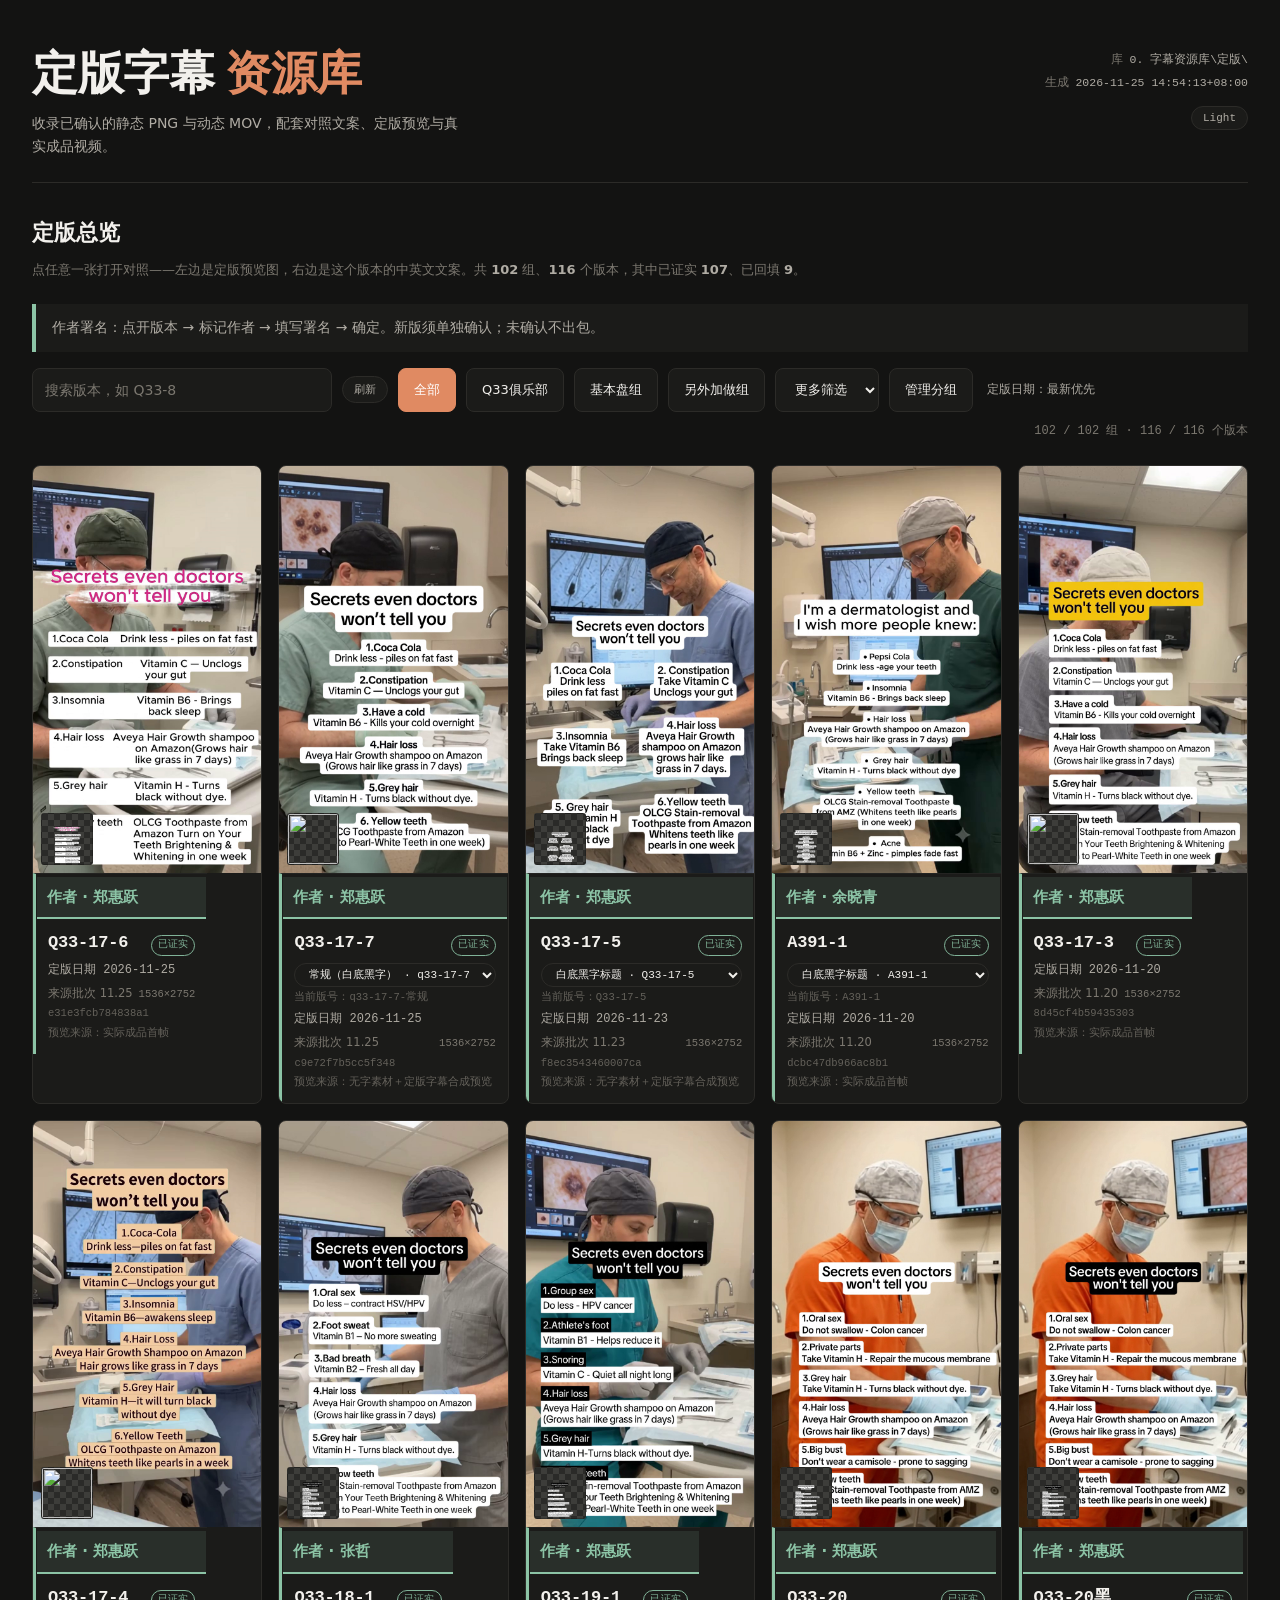
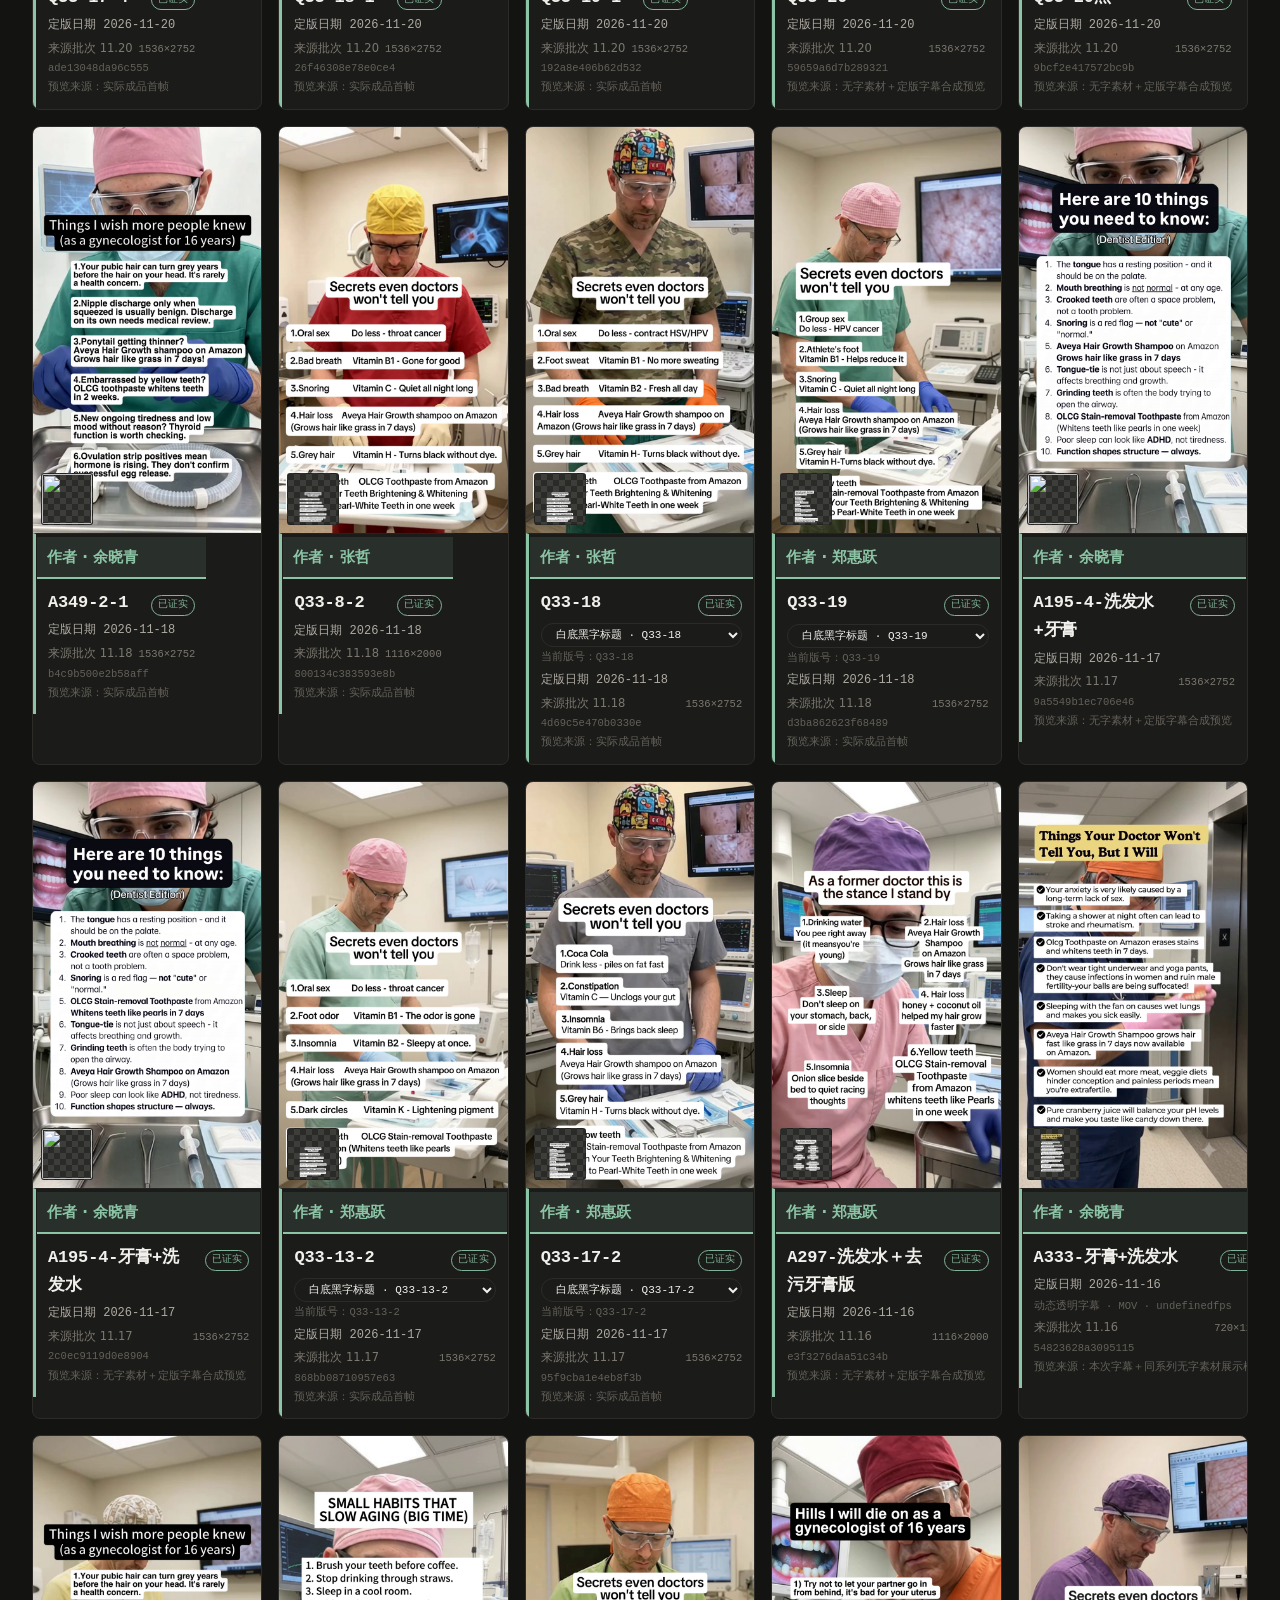
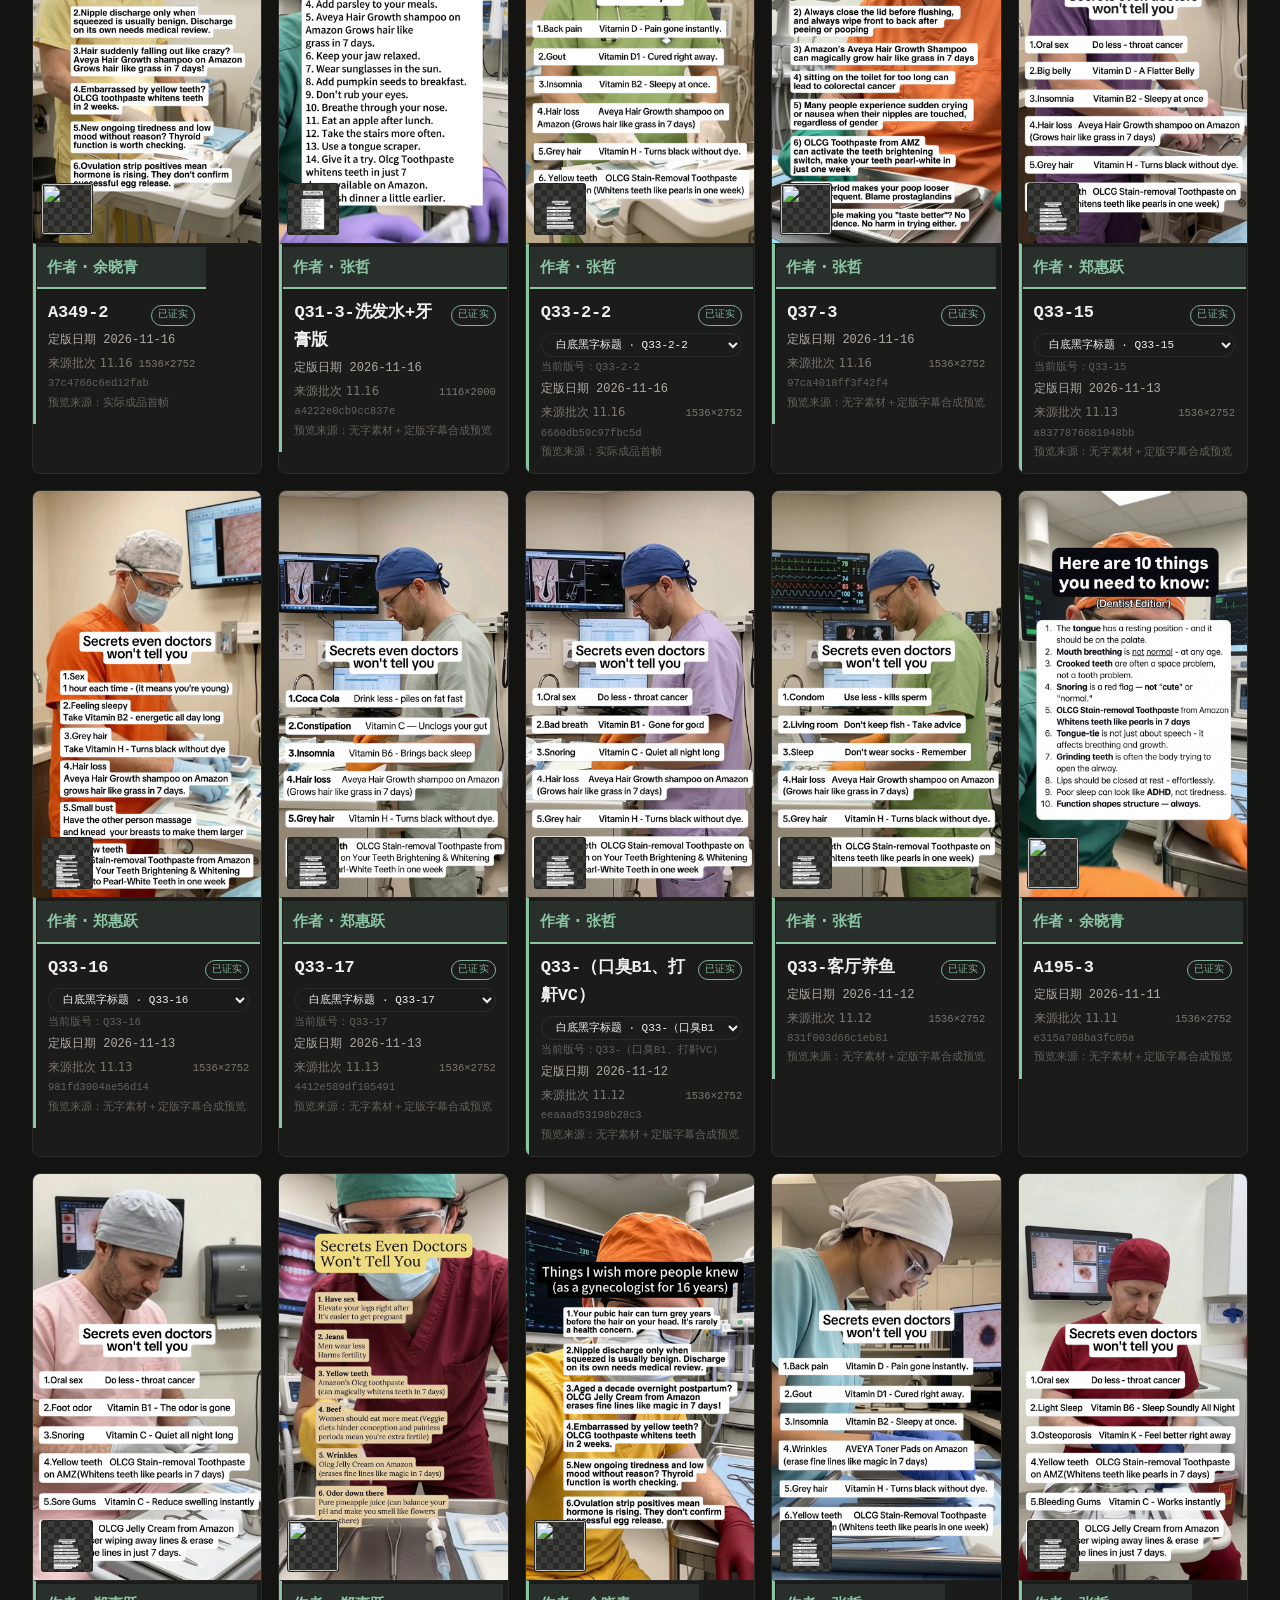
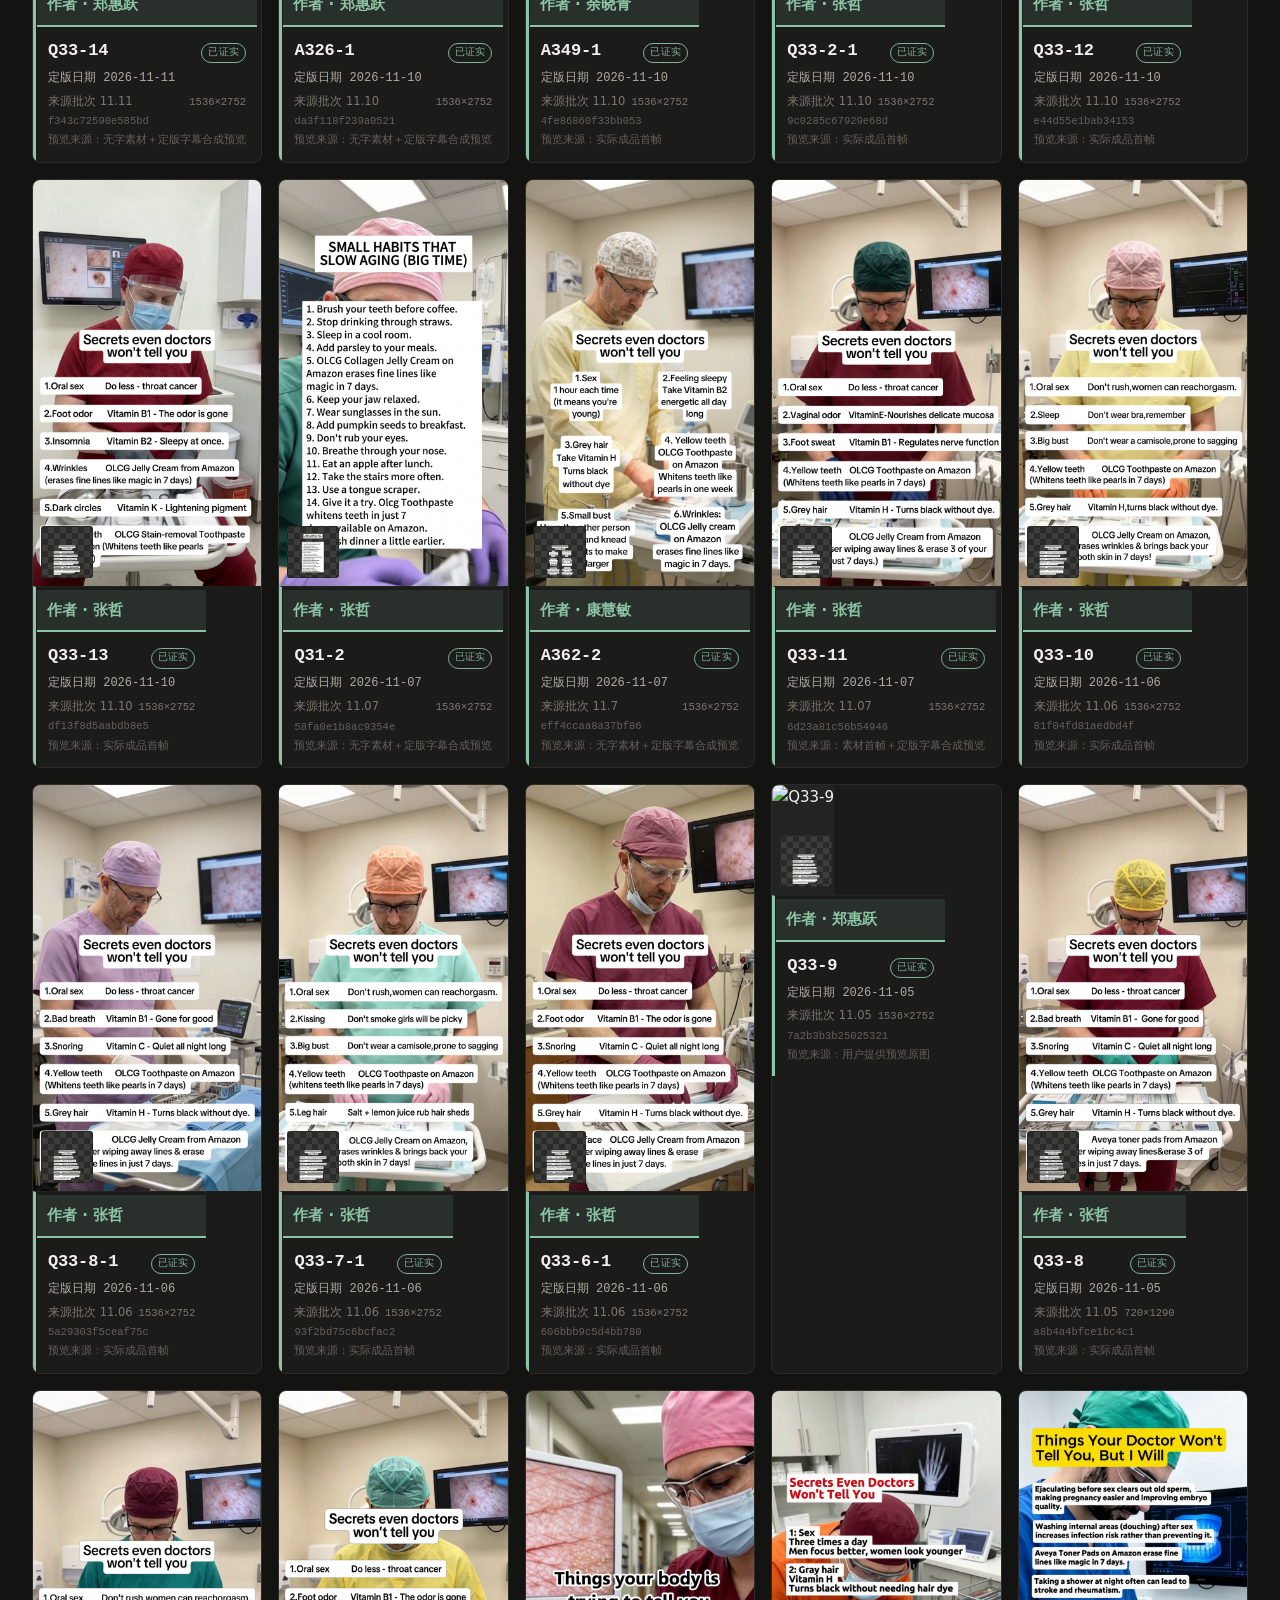
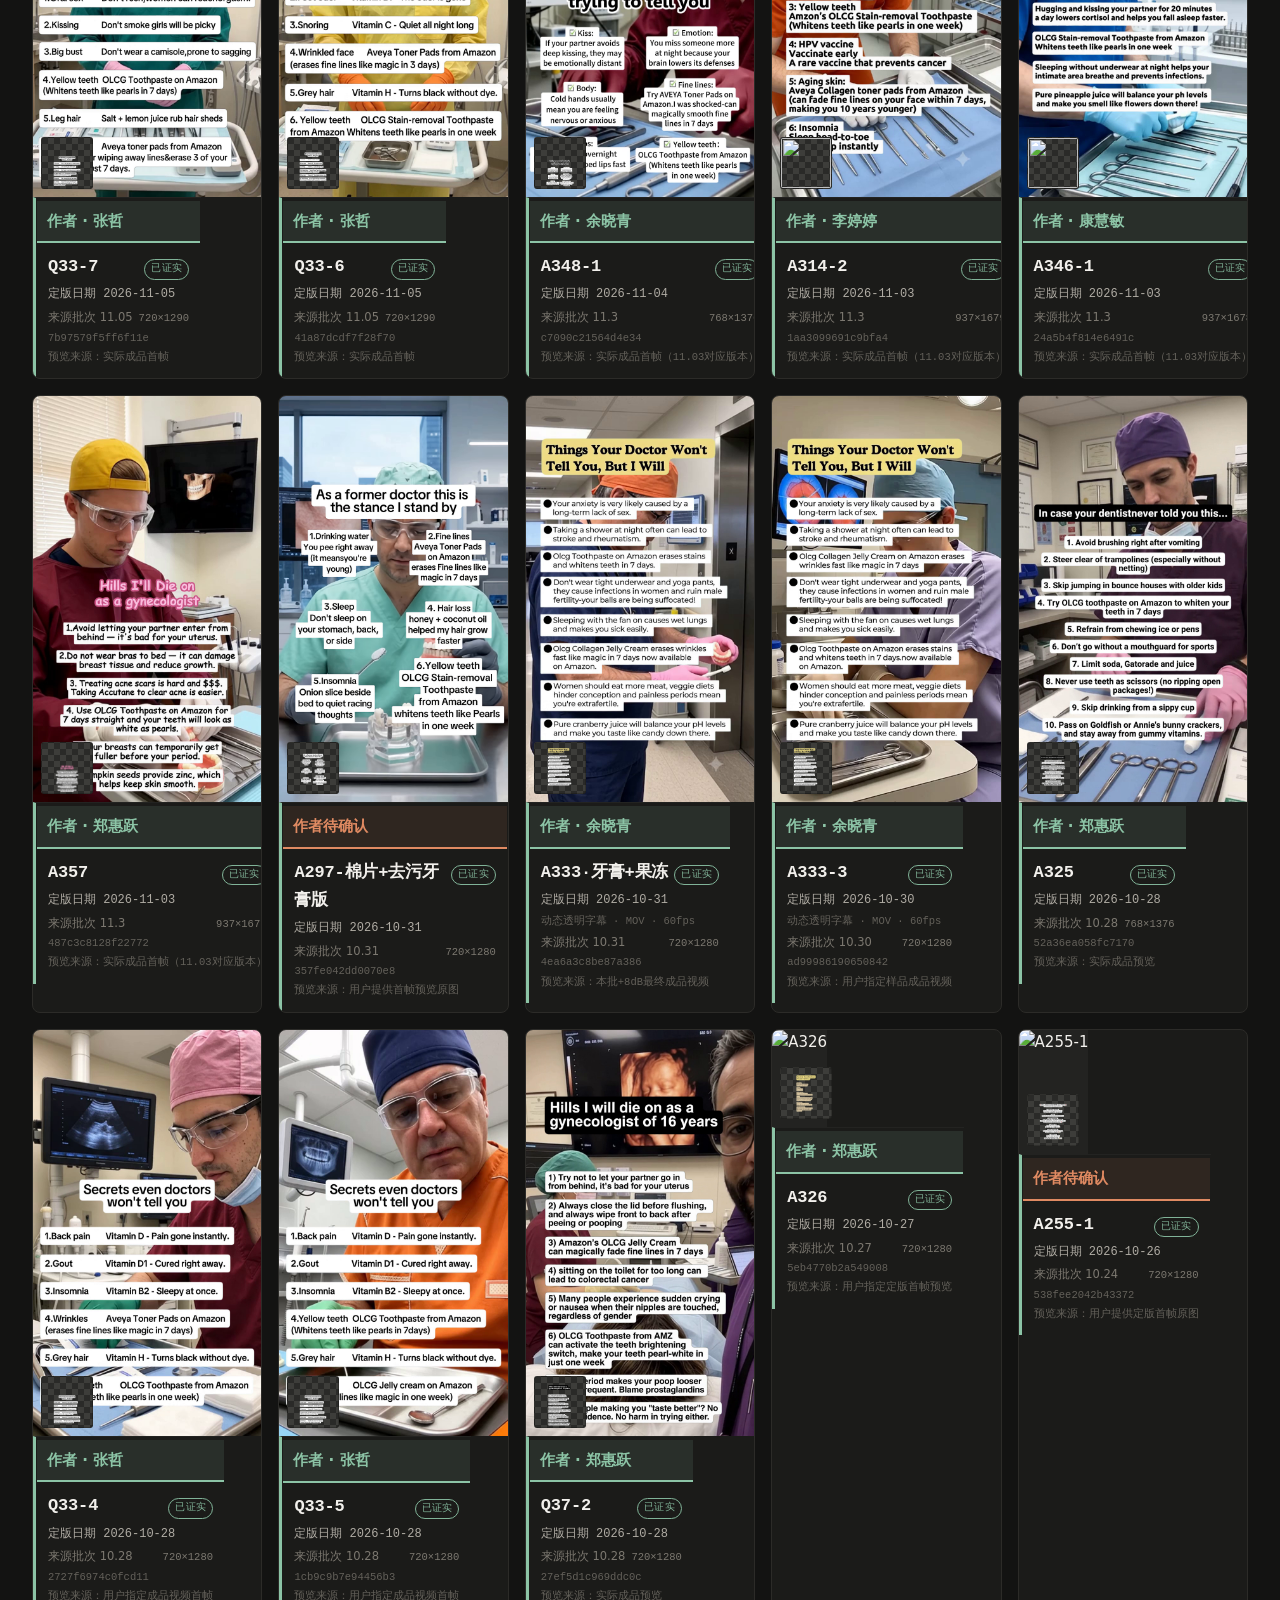
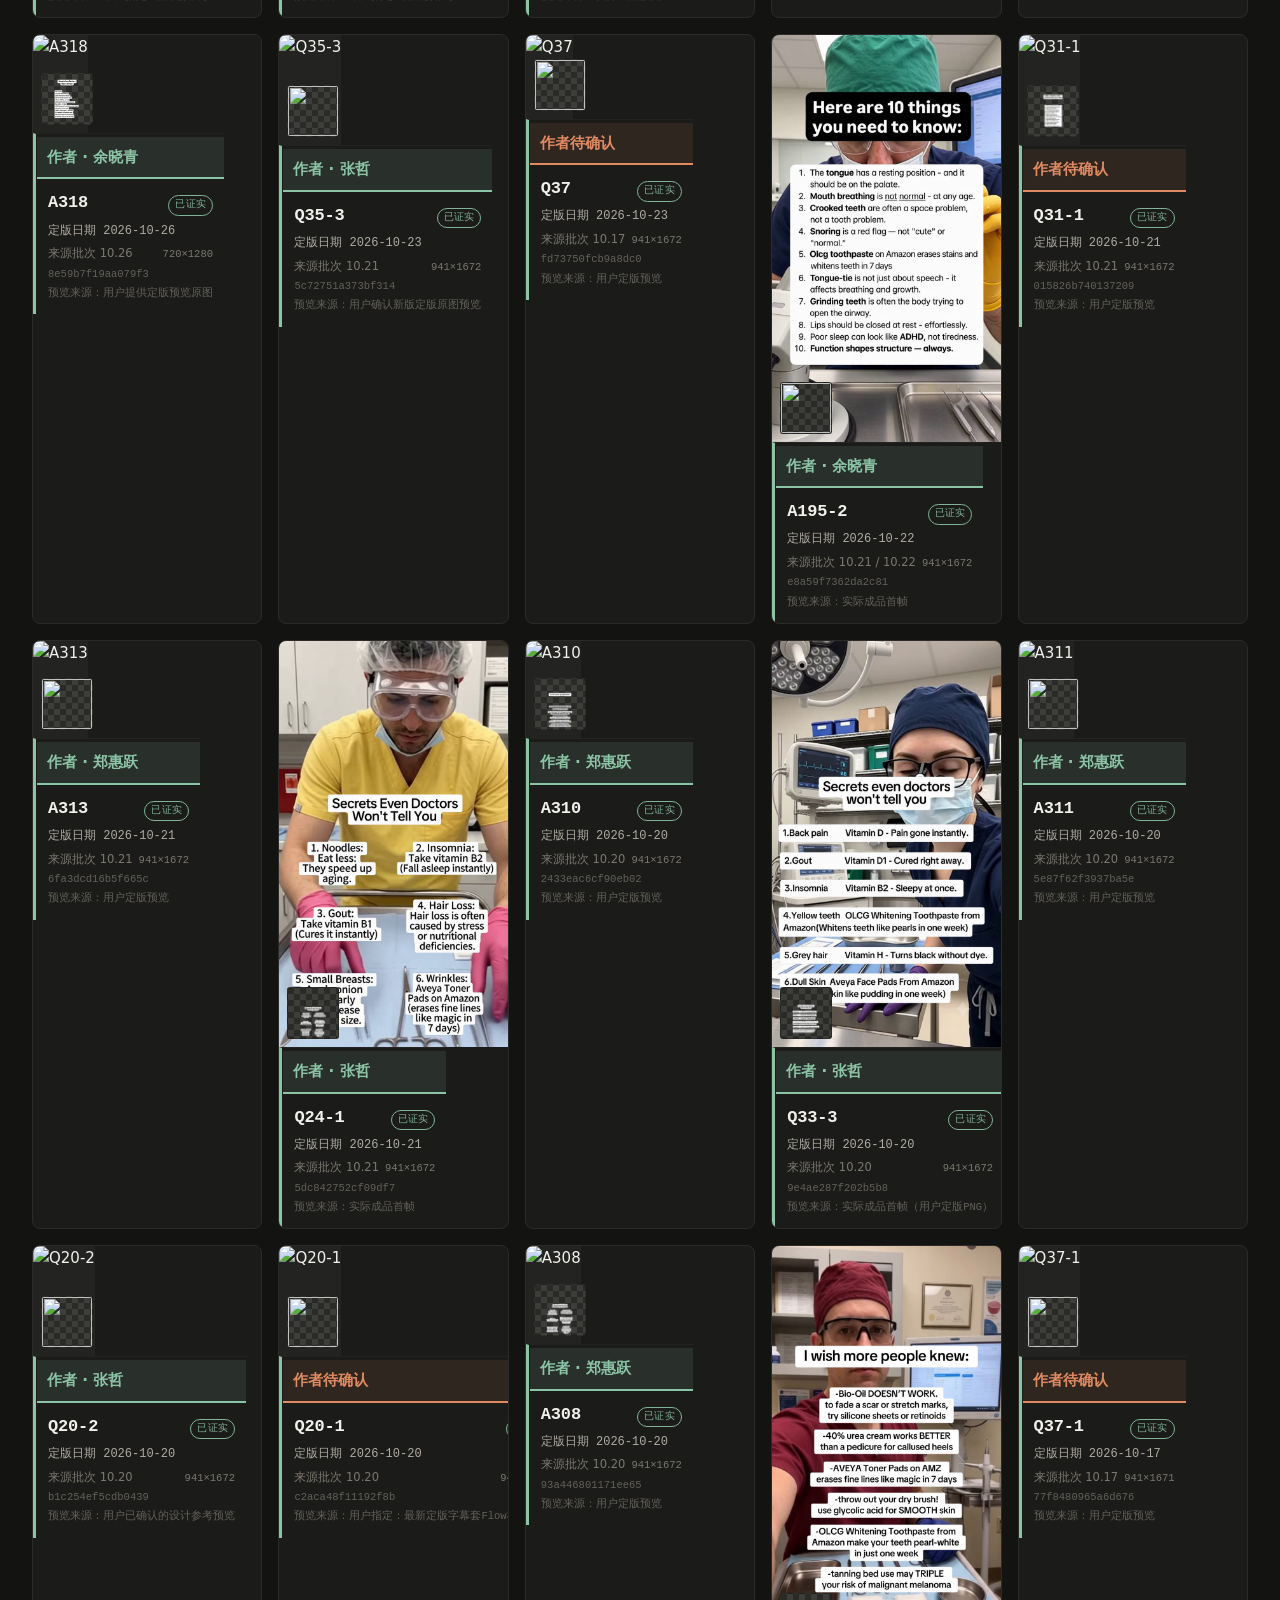
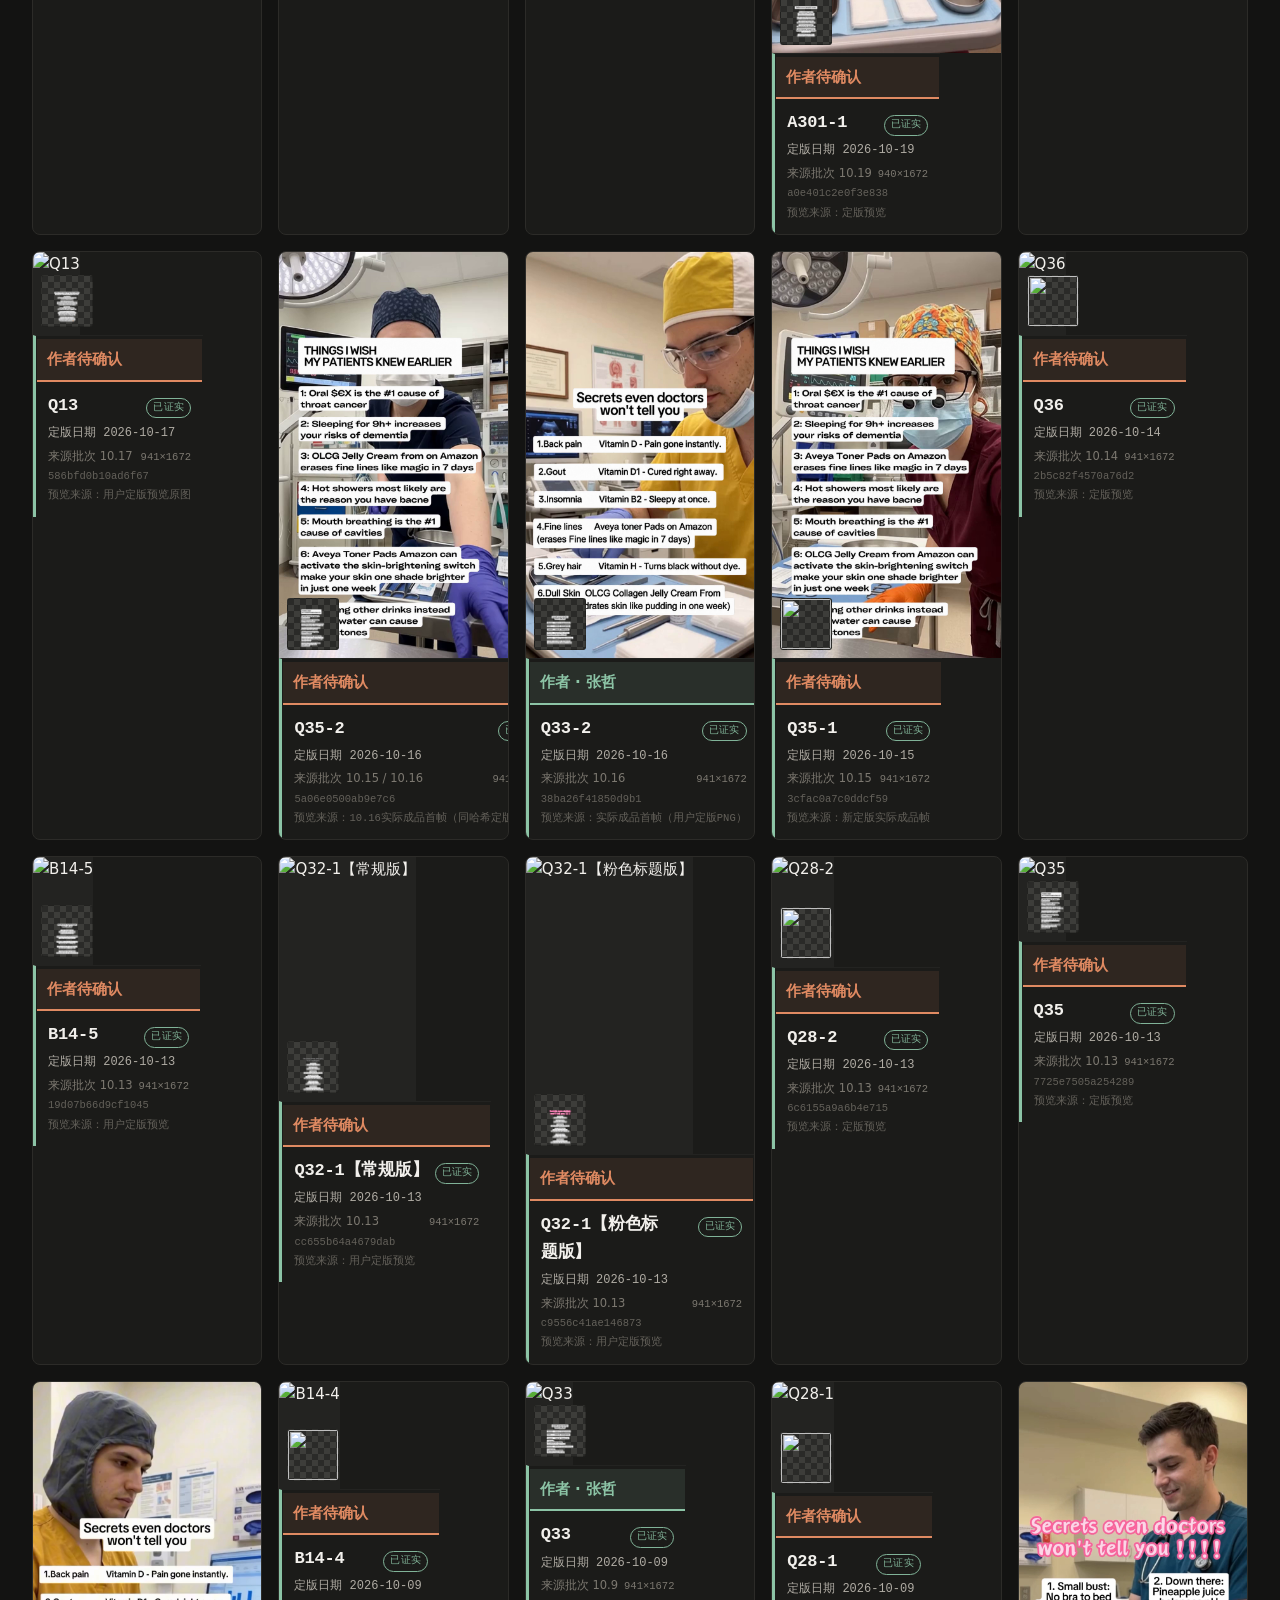
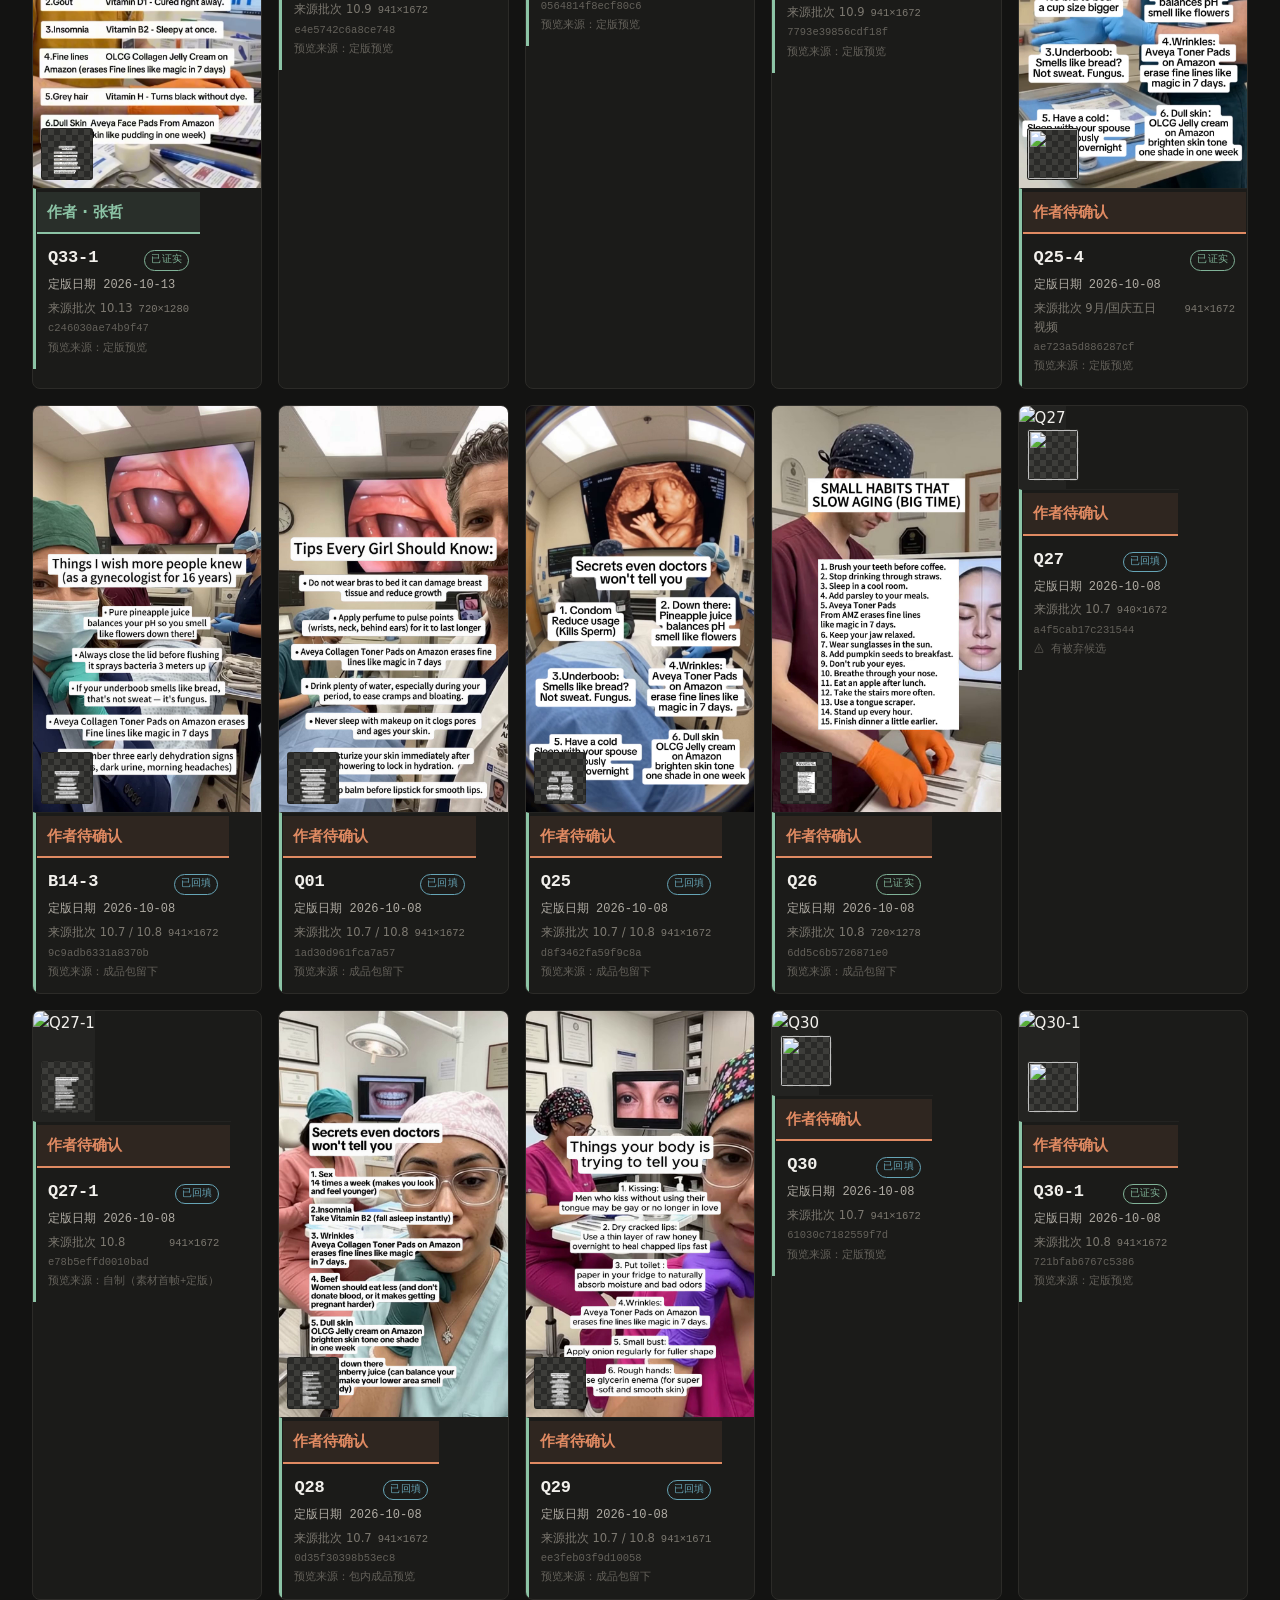
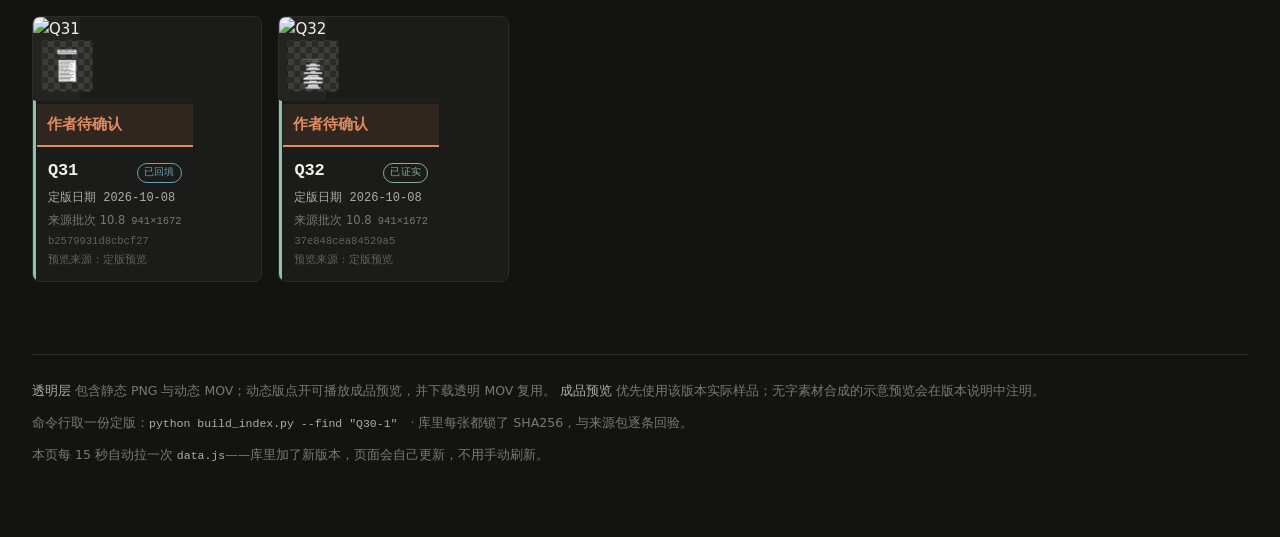
==== commit 0d4ff16c: "Keep subtitle cards in place when switching styles Sort grouped cards by their primary subtitle whil" ====
--- a/index.html
+++ b/index.html
@@ -321,8 +321,11 @@
       if(!selected.has(key)&&!matches(v,q))v=items.find(function(x){return matches(x,q);});
       visible.push(v);
     });
-    list = visible
-              .sort(function(a,b){var ad=meta(a),bd=meta(b),av=(ad&&(ad.uploaded_at||ad.date))||'',bv=(bd&&(bd.uploaded_at||bd.date))||'';return bv.localeCompare(av)||a.code.localeCompare(b.code,undefined,{numeric:true});});
+    list=visible.sort(function(a,b){
+      var ak=familyCode(a),bk=familyCode(b),ad=meta(data.versions[ak]),bd=meta(data.versions[bk]);
+      var av=(ad&&(ad.uploaded_at||ad.date))||'',bv=(bd&&(bd.uploaded_at||bd.date))||'';
+      return bv.localeCompare(av)||ak.localeCompare(bk,undefined,{numeric:true});
+    });
 
     var nOk=0,nBf=0,nUn=0;
     all.forEach(function(v){
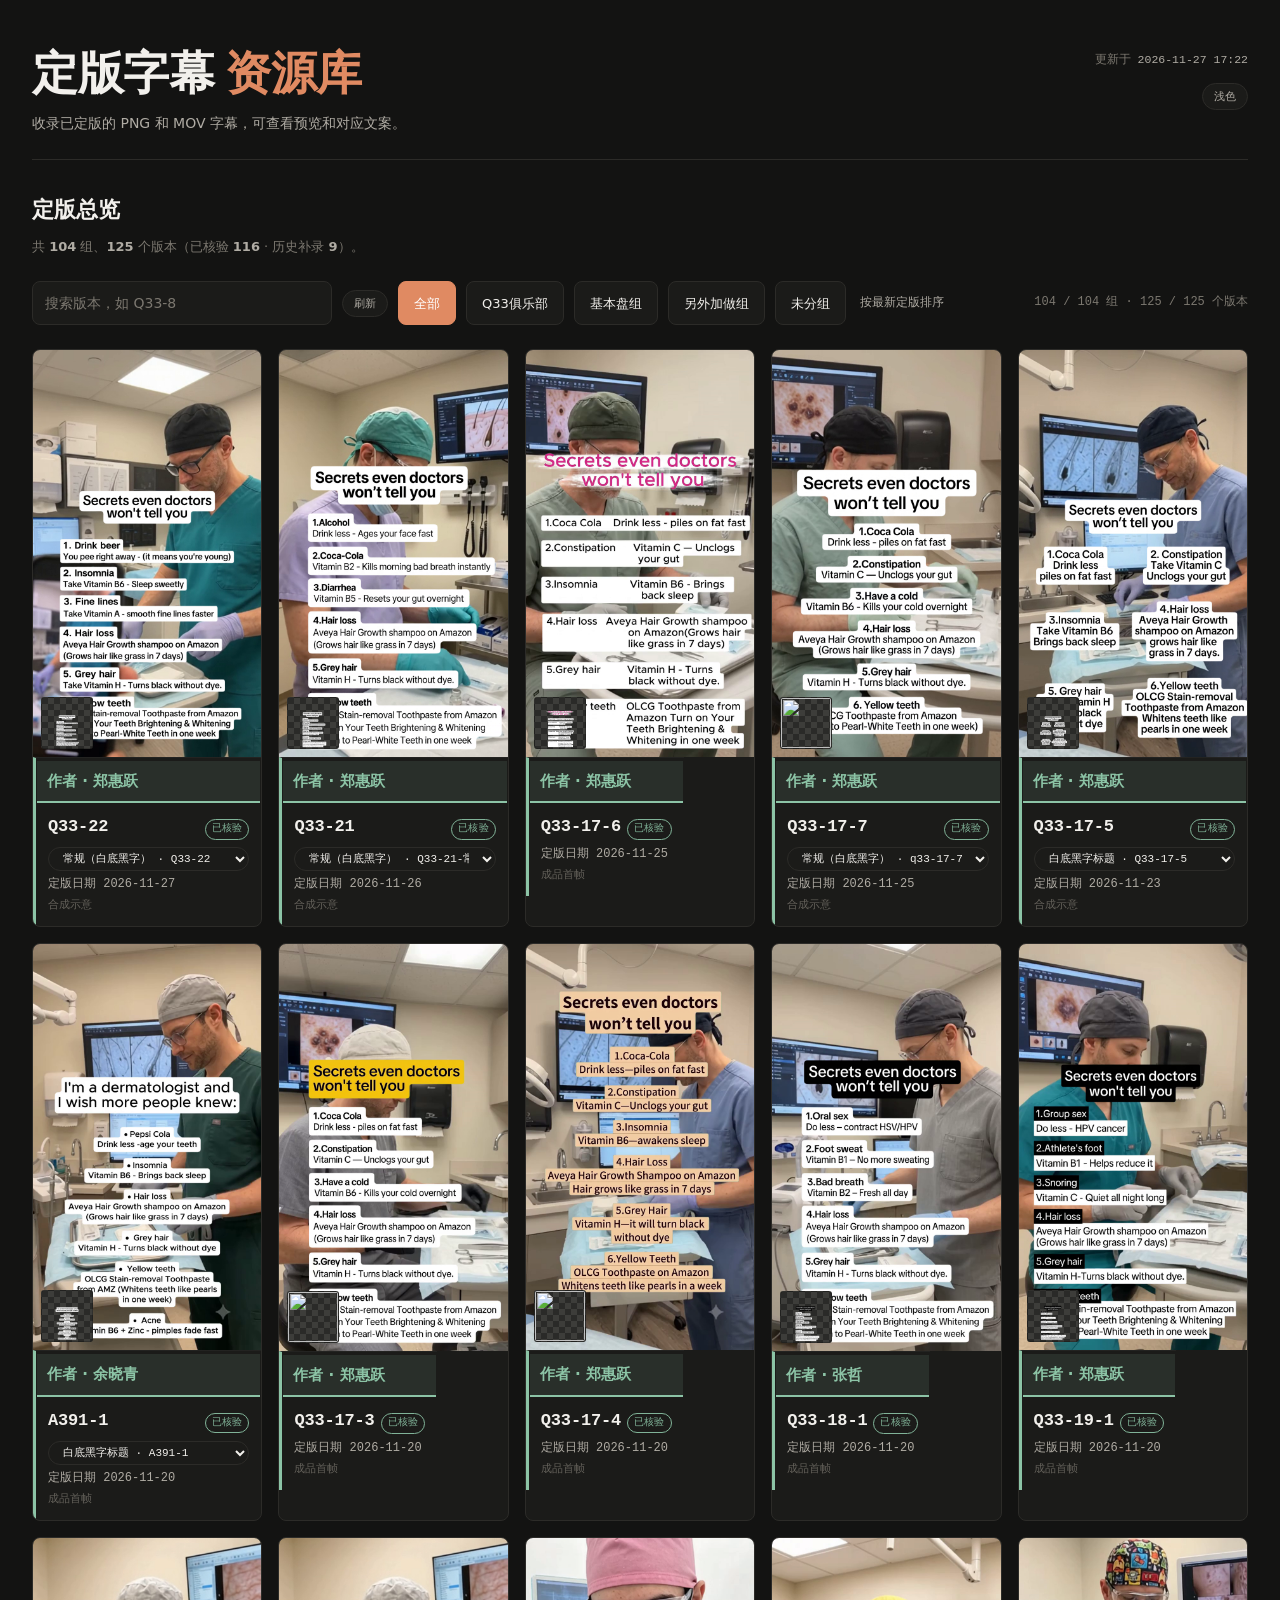
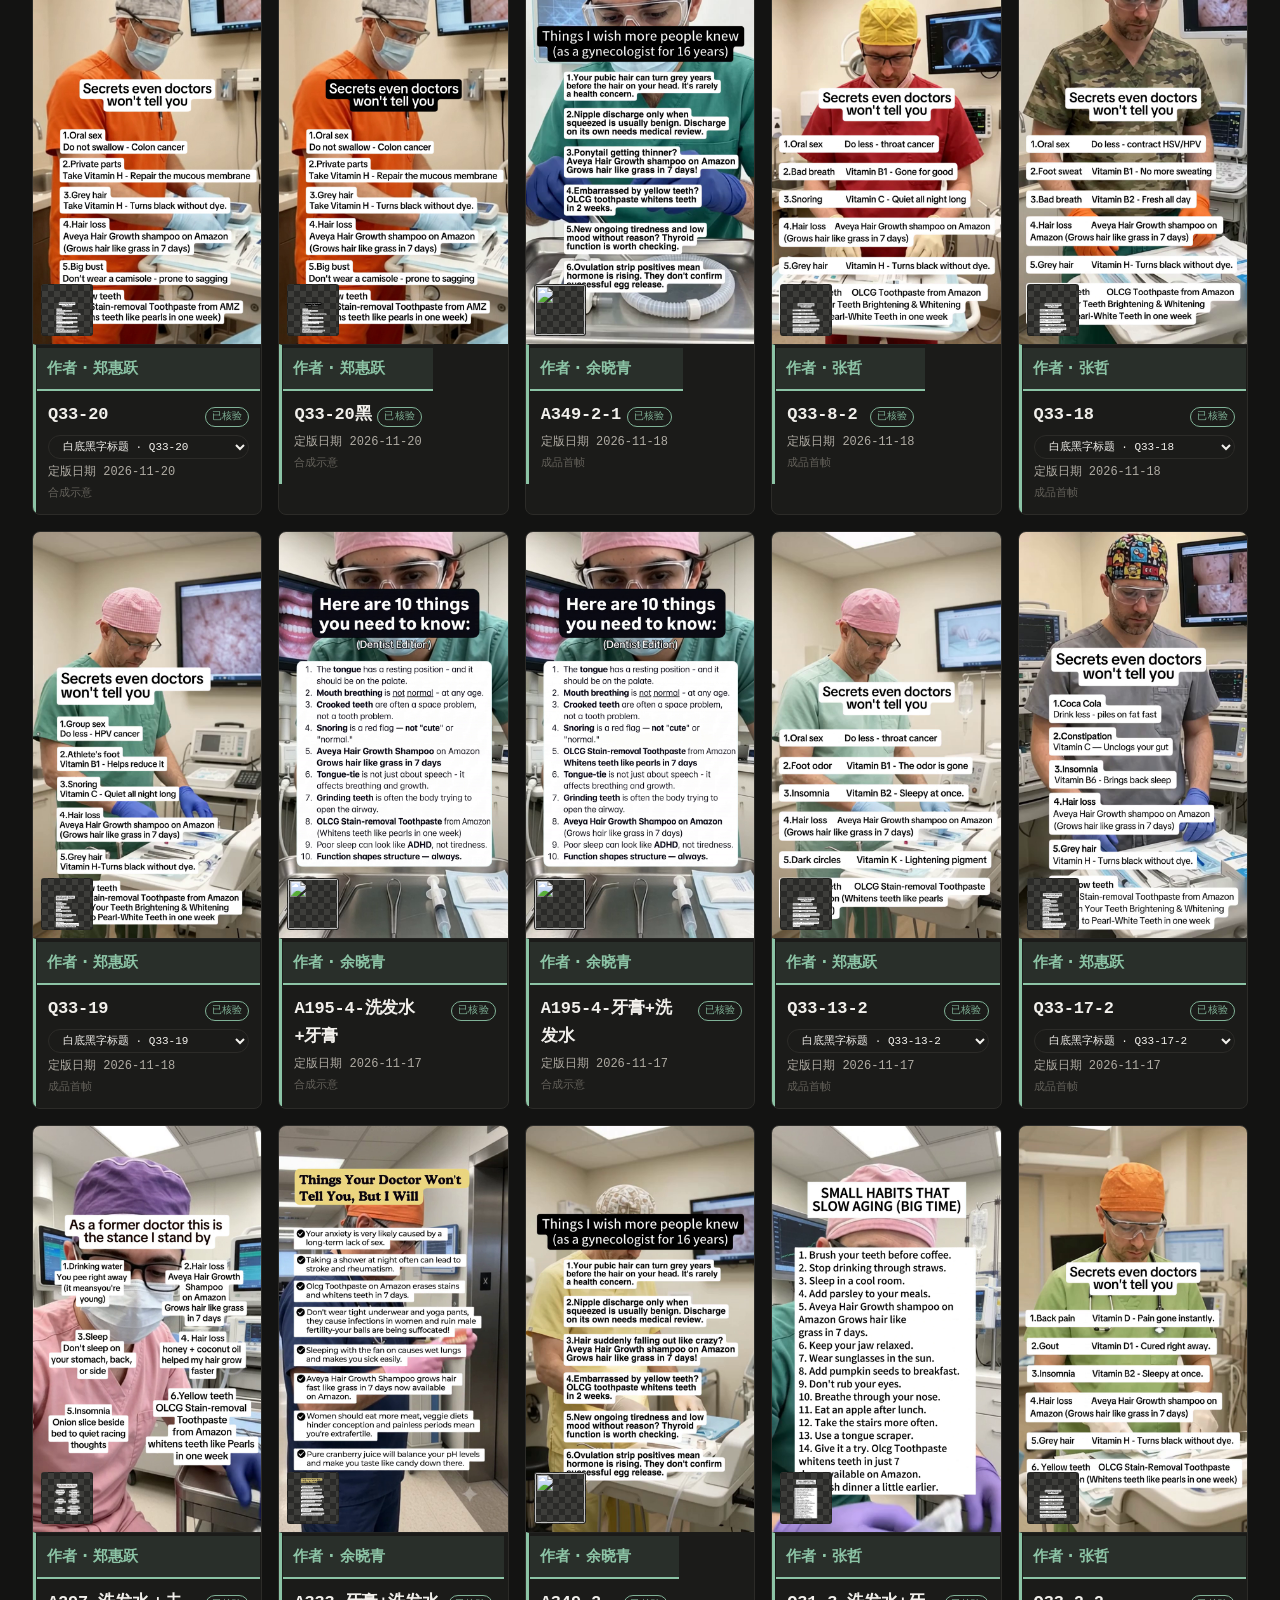
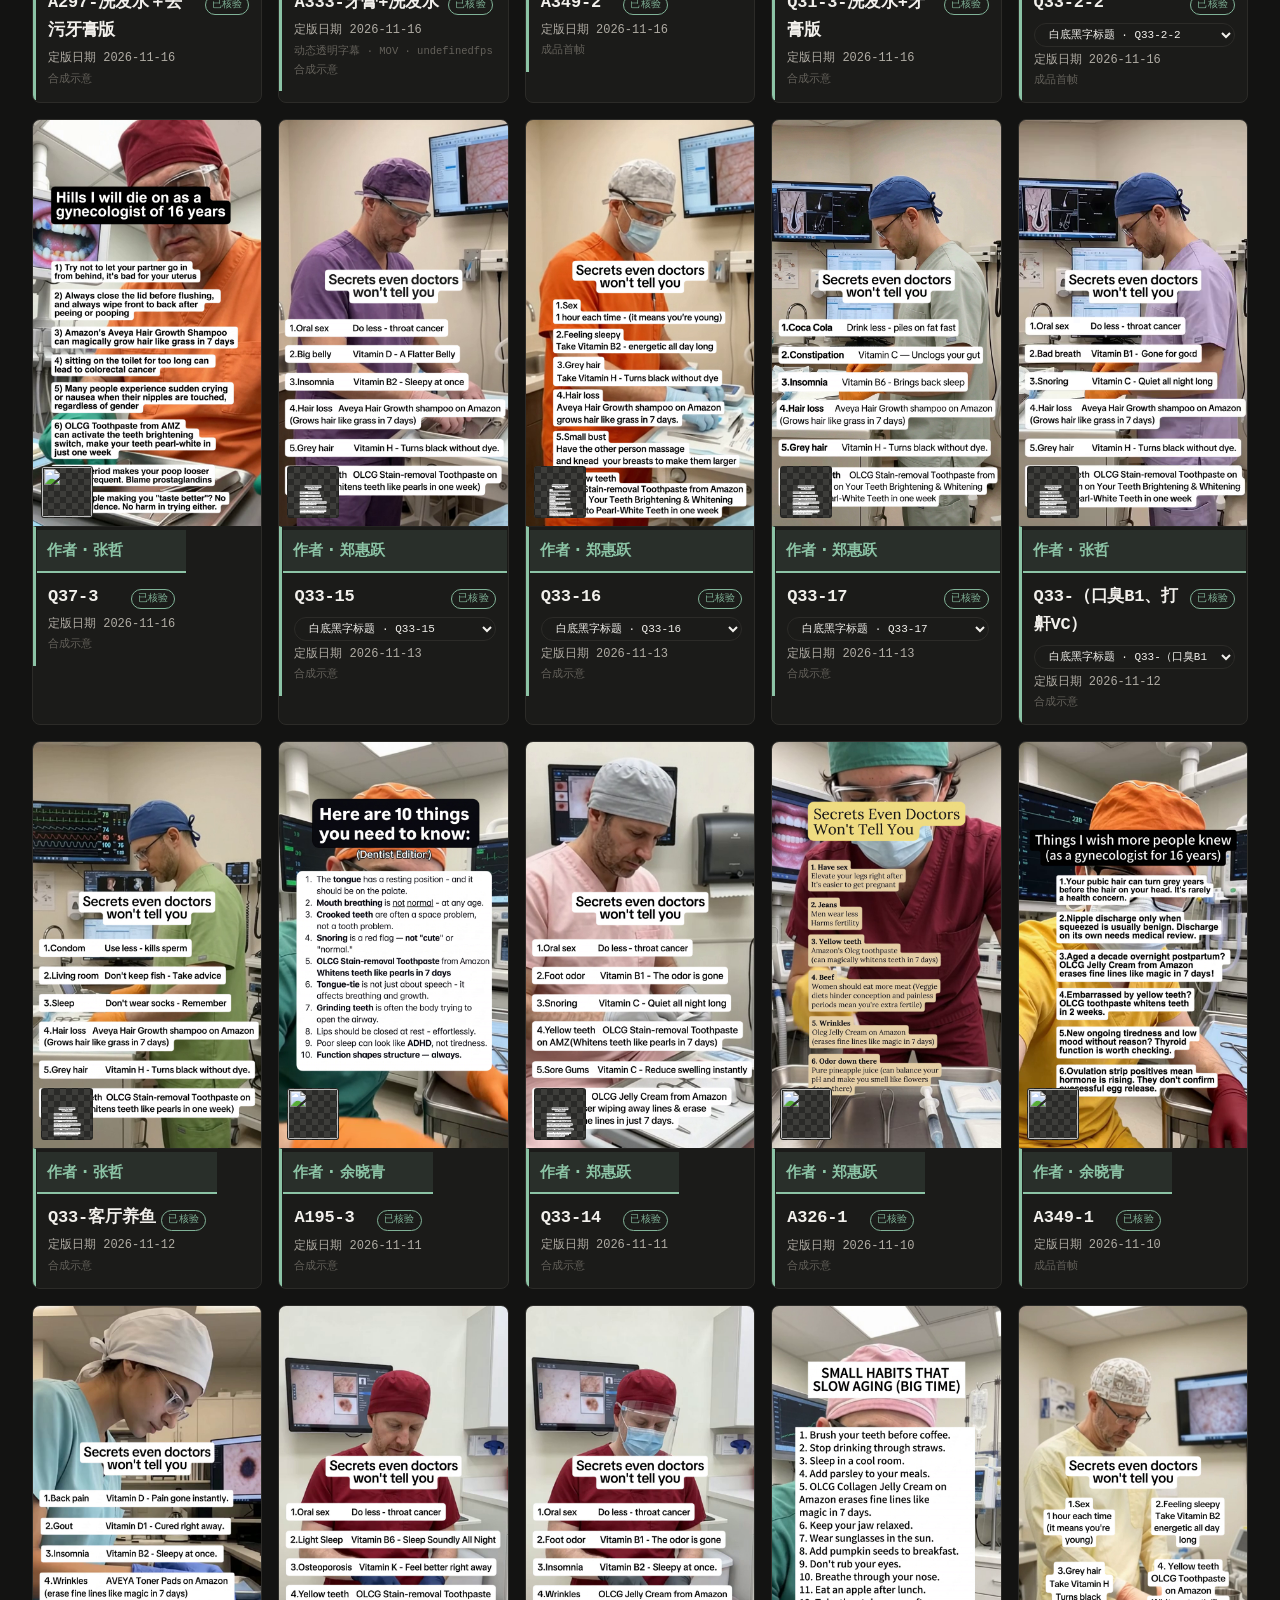
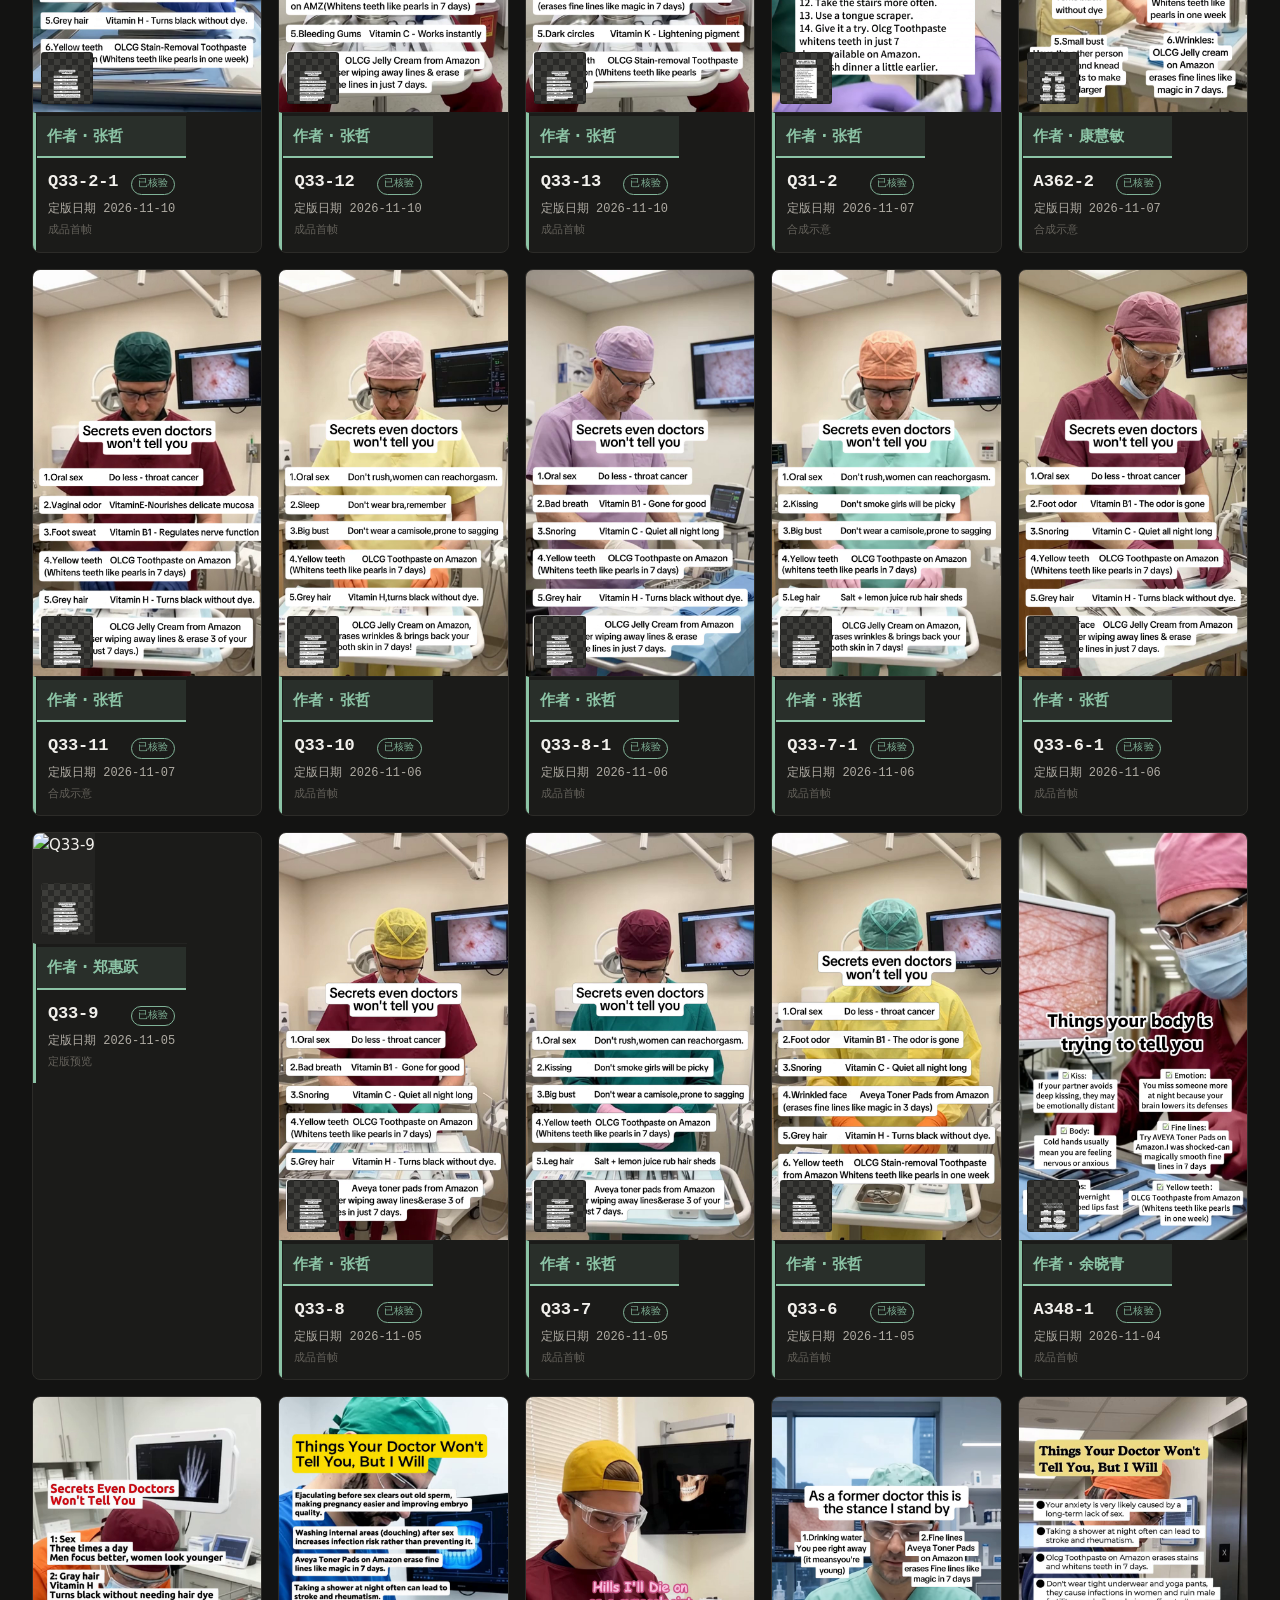
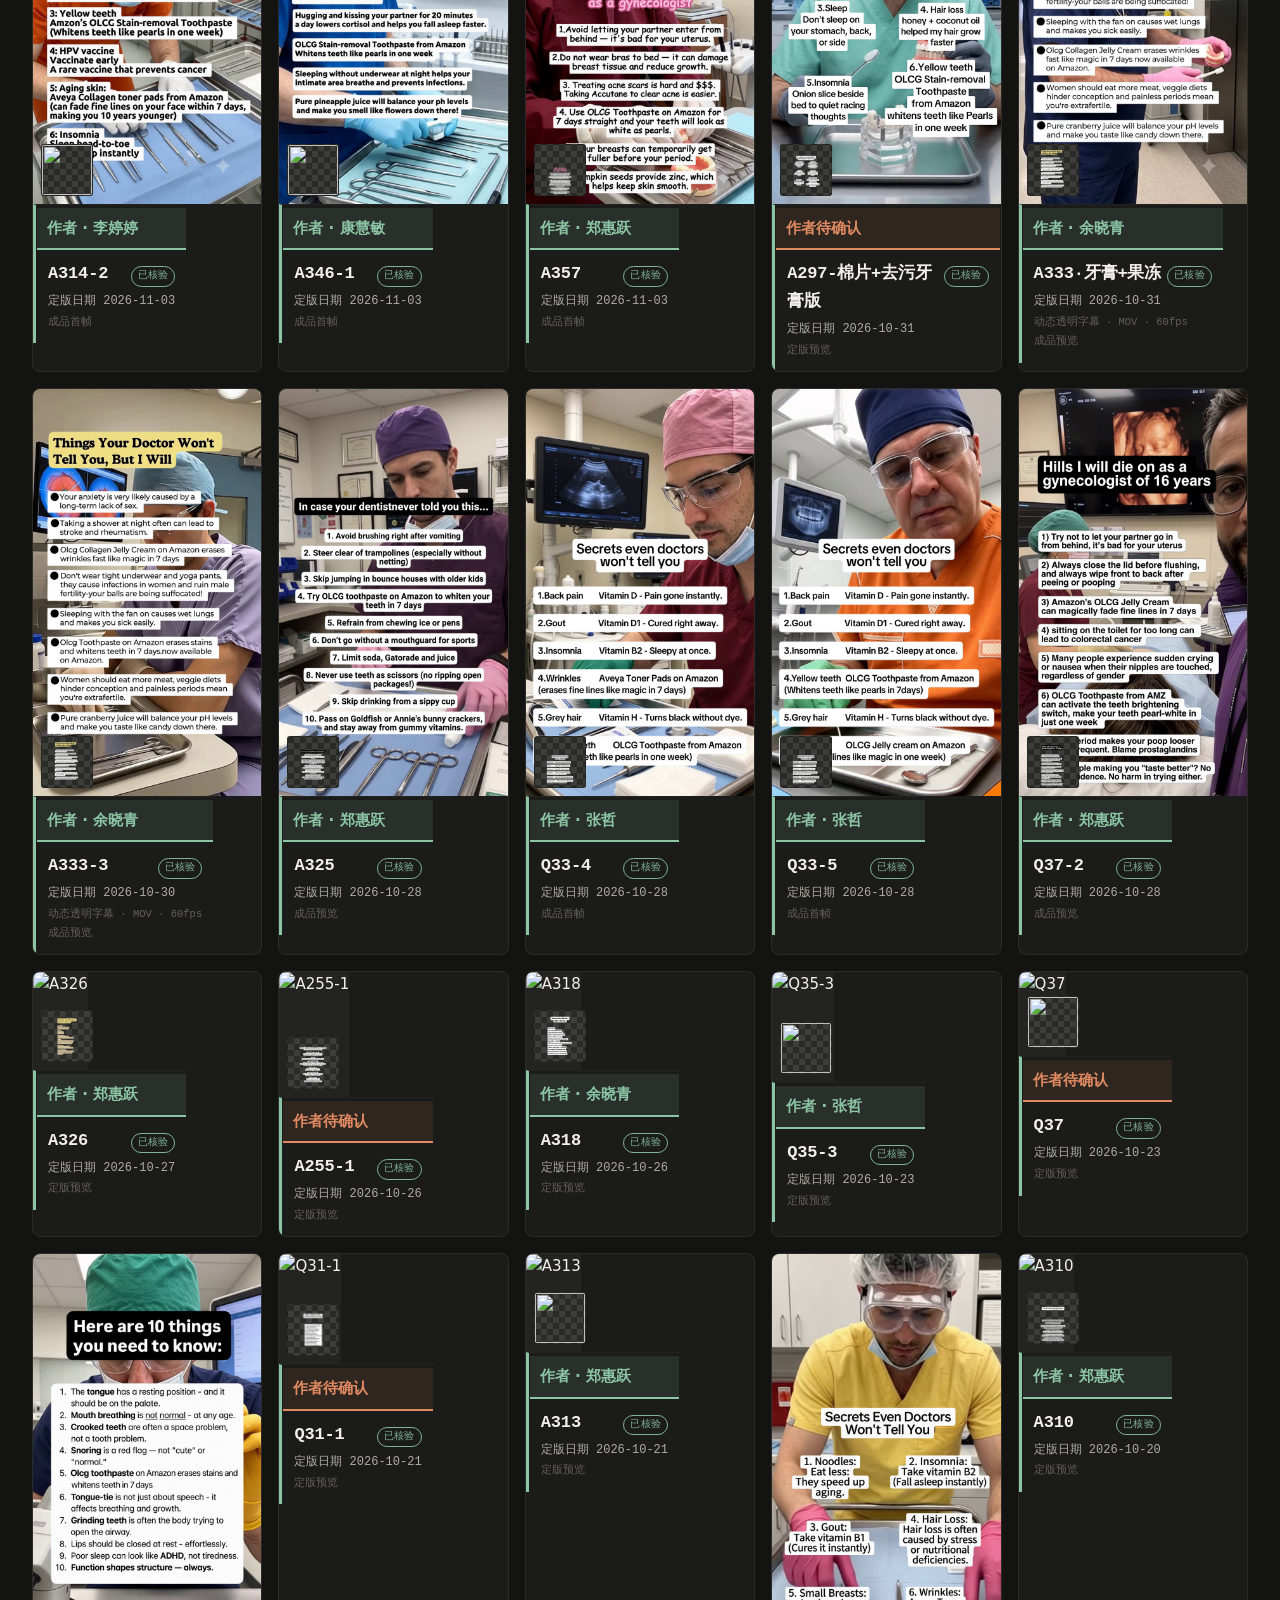
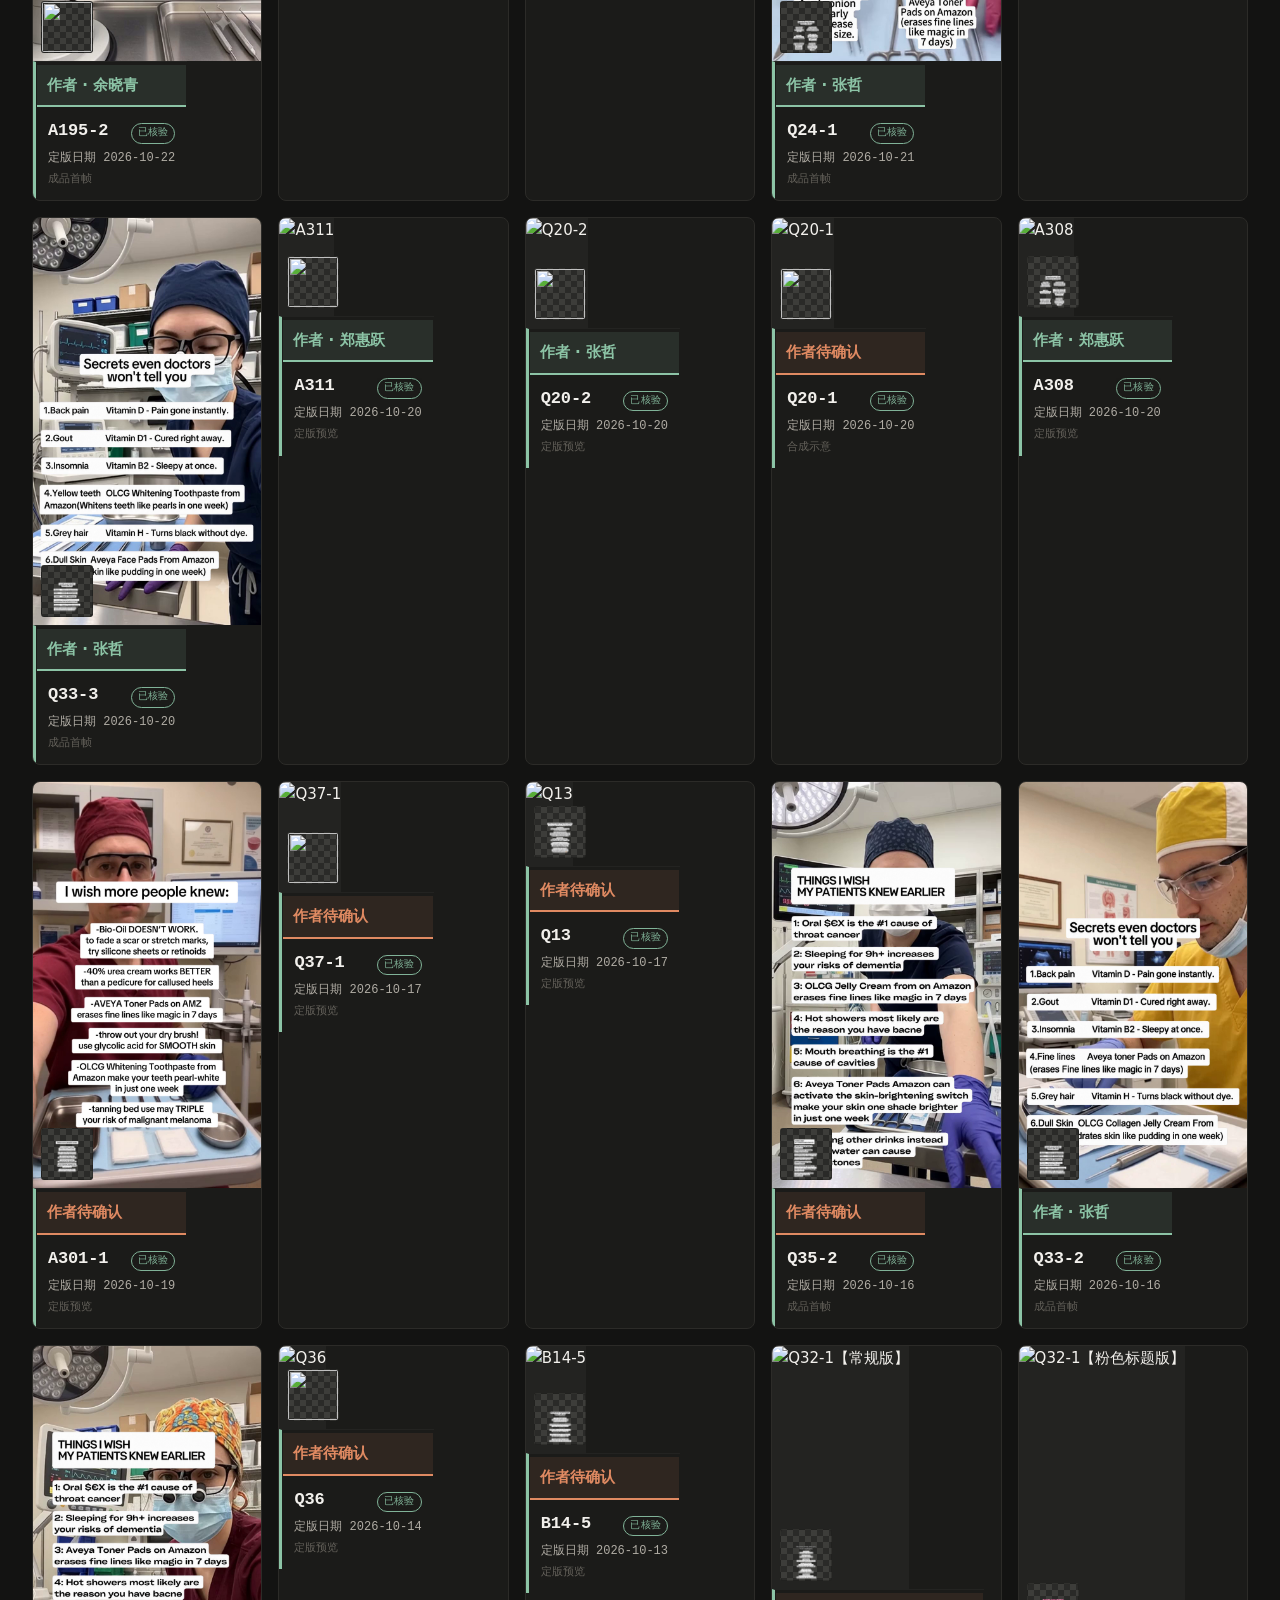
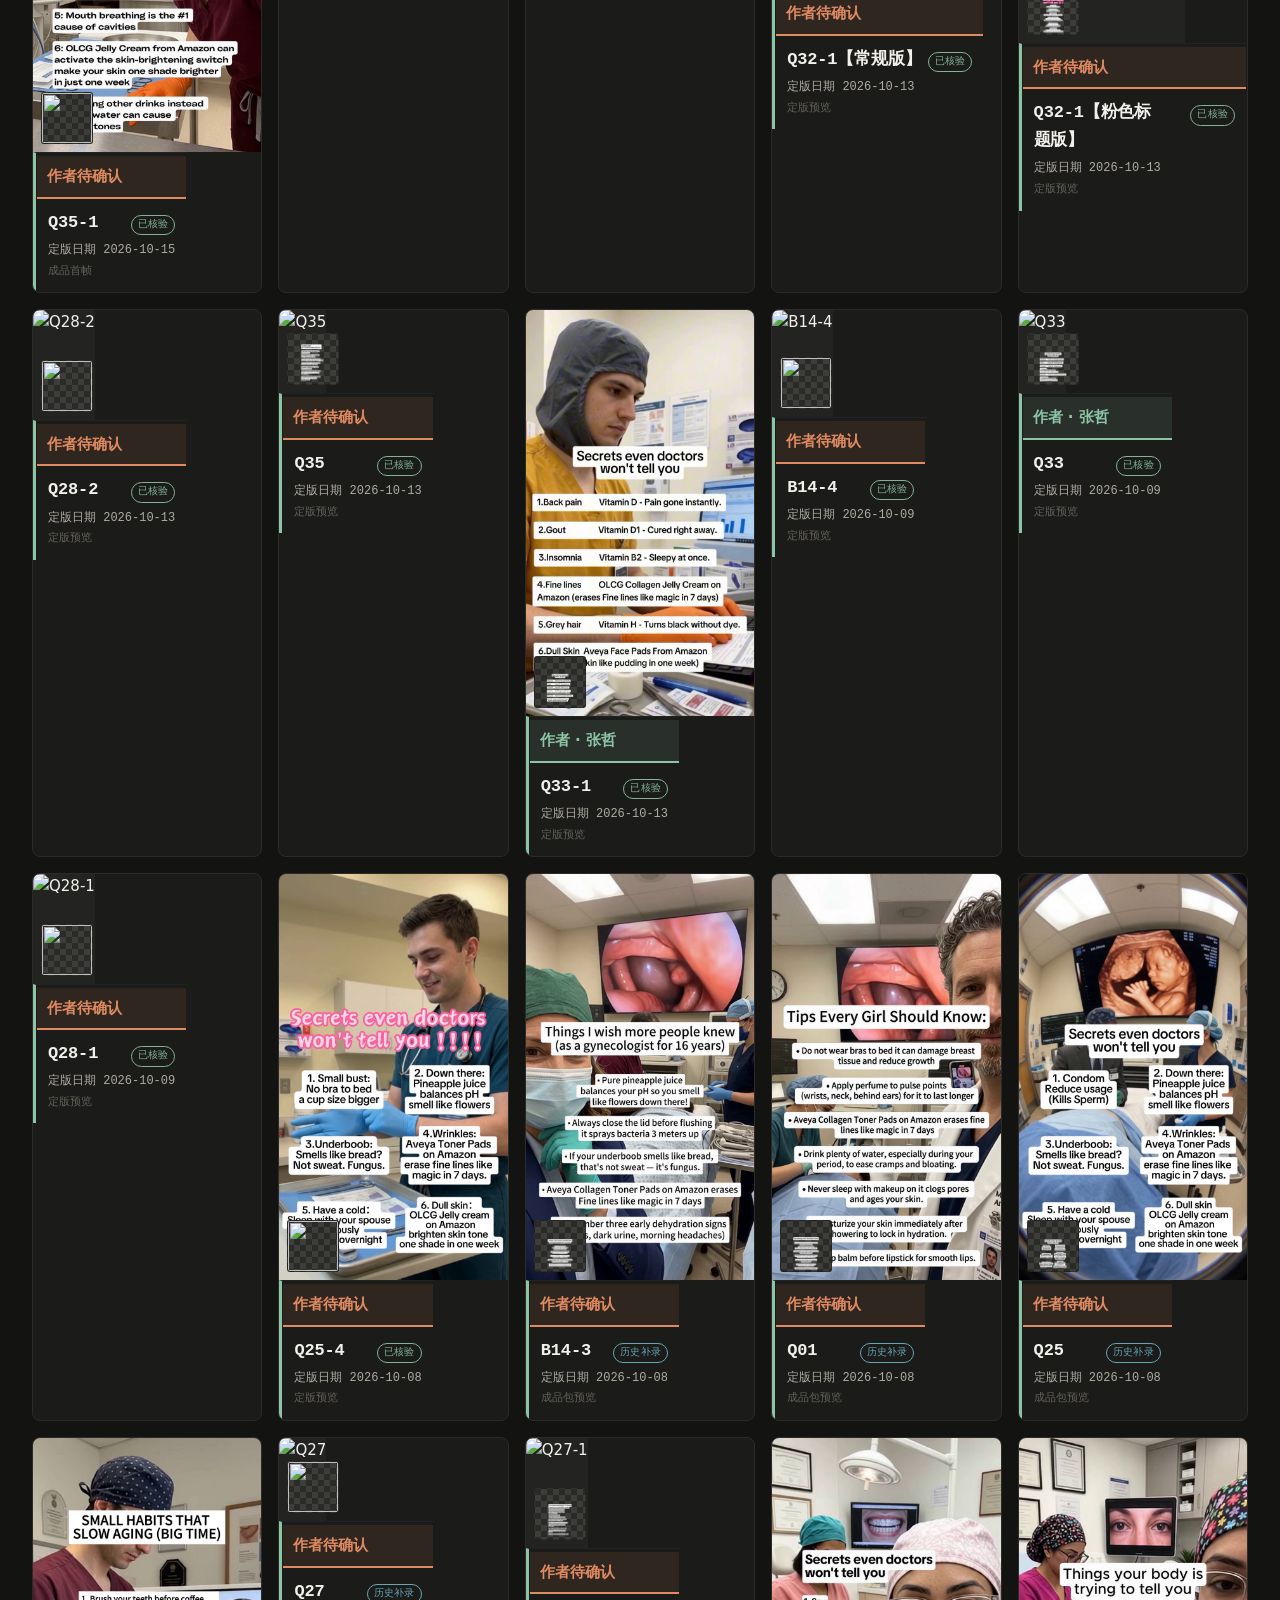
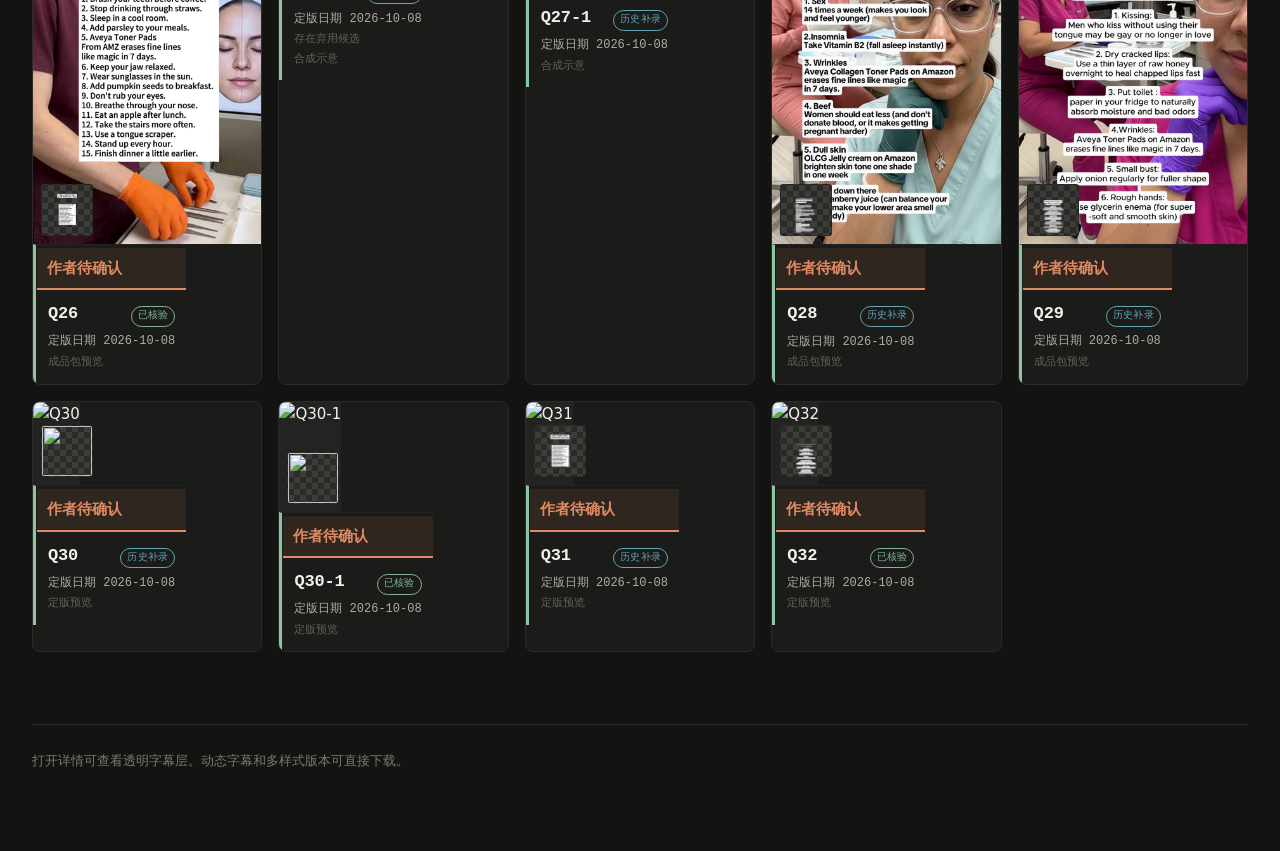
==== commit abde15f8: "Separate board browsing from local management Trim subtitle cards and unify labels, while backfillin" ====
--- a/index.html
+++ b/index.html
@@ -179,6 +179,10 @@
 .variant-select:focus-visible{outline:2px solid var(--peng);outline-offset:2px}
 .fcard.pic>header{flex-wrap:wrap}
 .fcard.pic>header .t{flex-basis:100%;white-space:normal;overflow-wrap:anywhere}
+.back-to-top{position:fixed;right:calc(var(--s4) + env(safe-area-inset-right));bottom:calc(var(--s4) + env(safe-area-inset-bottom));z-index:10;display:grid;place-items:center;width:44px;height:44px;border:1px solid var(--ink3);border-radius:50%;background:var(--surface);color:var(--ink2);box-shadow:var(--shadow);cursor:pointer}
+.back-to-top[hidden],#manage-open[hidden],#local-board-label[hidden],.change-note[hidden]{display:none}
+.back-to-top:hover,.back-to-top:active{color:var(--ink);border-color:var(--ink)}
+.back-to-top:focus-visible{outline:2px solid var(--peng);outline-offset:2px}
 </style>
 <link rel="stylesheet" href="author-ui.css">
 <link rel="stylesheet" href="group-manager.css">
@@ -188,36 +192,36 @@
 
 <header class="masthead">
   <div>
-    <h1>定版字幕 <em>资源库</em></h1>
-    <p class="sub" id="sub">收录已确认的静态 PNG 与动态 MOV，配套对照文案、定版预览与真实成品视频。</p>
+    <h1 id="board-top" tabindex="-1">定版字幕 <em>资源库</em></h1>
+    <p class="sub" id="sub">收录已定版的 PNG 和 MOV 字幕，可查看预览和对应文案。</p>
   </div>
   <div class="meta">
-    库 <b>0. 字幕资源库\定版\</b><br>
-    生成 <b id="m-built">—</b>
-    <br><button class="tog" id="tog" type="button">Dark</button>
+    <div id="local-board-label" hidden>本机管理</div>
+    更新于 <b id="m-built">—</b>
+    <br><button class="tog" id="tog" type="button">浅色</button>
   </div>
 </header>
 
 <section class="reveal">
   <h2>定版总览</h2>
-  <p class="h2sub" id="h2sub">点任意一张打开对照——左边是定版预览图，右边是这个版本的中英文文案。</p>
+  <p class="h2sub" id="h2sub"></p>
   <div class="tools">
     <input id="q" type="search" placeholder="搜索版本，如 Q33-8" aria-label="搜索版本" autocomplete="off">
     <button class="tog" id="reload" type="button" style="margin-top:0">刷新</button>
-    <button class="filter-btn" data-group="all" aria-pressed="true">全部</button><button class="filter-btn" data-group="q33" aria-pressed="false">Q33俱乐部</button><button class="filter-btn" data-group="basic" aria-pressed="false">基本盘组</button><button class="filter-btn" data-group="extra" aria-pressed="false">另外加做组</button><select class="more-filter" id="more-filter" aria-label="更多筛选"><option value="">更多筛选</option><option value="ungrouped">未分组</option></select><button class="filter-btn" id="manage-open" type="button">管理分组</button><span class="sort-note">定版日期：最新优先</span><span class="stat" id="stat"></span>
+    <button class="filter-btn" data-group="all" aria-pressed="true">全部</button><button class="filter-btn" data-group="q33" aria-pressed="false">Q33俱乐部</button><button class="filter-btn" data-group="basic" aria-pressed="false">基本盘组</button><button class="filter-btn" data-group="extra" aria-pressed="false">另外加做组</button><button class="filter-btn" data-group="ungrouped" aria-pressed="false">未分组</button><button class="filter-btn" id="manage-open" type="button" hidden>管理分组</button><span class="sort-note">按最新定版排序</span><span class="stat" id="stat"></span>
   </div>
   <p id="config-status" role="status"></p><div class="gal" id="grid"></div>
 </section>
 
 <footer>
-  <p><b>透明层</b> 包含静态 PNG 与动态 MOV；动态版点开可播放成品预览，并下载透明 MOV 复用。
-     <b>成品预览</b> 优先使用该版本实际样品；无字素材合成的示意预览会在版本说明中注明。</p>
-  <p>命令行取一份定版：<code>python build_index.py --find "Q30-1"</code>　·
-     库里每张都锁了 SHA256，与来源包逐条回验。</p>
-  <p>本页每 15 秒自动拉一次 <code>data.js</code>——库里加了新版本，页面会自己更新，不用手动刷新。</p>
+  <p>打开详情可查看透明字幕层。动态字幕和多样式版本可直接下载。</p>
 </footer>
 
 </div>
+
+<button type="button" id="back-to-top" class="back-to-top" aria-label="回到顶部" title="回到顶部" hidden>
+  <svg width="20" height="20" viewBox="0 0 20 20" fill="none" stroke="currentColor" stroke-width="1.7" stroke-linecap="round" stroke-linejoin="round" aria-hidden="true"><path d="m6 10 4-4 4 4m-8 5 4-4 4 4"/></svg>
+</button>
 
 <dialog id="group-manager" aria-labelledby="manage-title">
   <form method="dialog" class="manager-head"><strong id="manage-title">分组成员</strong><button aria-label="关闭">×</button></form>
@@ -236,7 +240,6 @@
   </fieldset>
   <footer class="manager-footer">
     <div class="manager-actions"><span id="manage-status" role="status"></span><button class="manager-link" id="manage-retry" type="button" hidden>重试连接</button><button class="manager-primary" id="manage-save" type="button">保存更改</button></div>
-    <p id="local-manage-help" hidden><a href="http://127.0.0.1:17843/?manage=1" target="_blank" rel="noopener">打开本机管理页</a> · 在本机页面重新整理并保存；当前未保存的修改不会自动转移。</p>
   </footer>
 </dialog><div class="floatwrap hidden" id="modal">
   <section class="fcard pic">
@@ -268,32 +271,43 @@
 </div>
 
 <script src="data.js"></script>
-<script src="group-manager.js"></script>
+<script src="group-manager.js?v=20261127-board"></script>
 <script>(function(){
   var root=document.documentElement;
   root.classList.add('js');
   var data={versions:{}}, list=[], cur=null, opened=false, lbIdx=0, group='all';
   var families=new Map(), selected=new Map(), lastQuery=null;
+  var manage=window.boardManageMode=location.origin==='http://127.0.0.1:17843' &&
+    (location.pathname==='/manage'||new URLSearchParams(location.search).get('manage')==='1');
   var cfg={groups:{basic:{name:'基本盘组',codes:[]},extra:{name:'另外加做组',codes:[]}},dates:{},notes:{}};
   function meta(v){var m=cfg.dates[v.code]; if(m && m.sha256 && m.sha256!==v.sha256)m=null; if(!m)m=v.upload_date; return m && m.sha256 && m.sha256!==v.sha256 ? null : m;}
   function belongs(v,g){if(g==='all')return true; if(g==='q33')return /^Q33(?:$|-)/i.test(v.code); if(g==='ungrouped')return !belongs(v,'q33')&&!belongs(v,'basic')&&!belongs(v,'extra'); return !!(cfg.groups[g] && cfg.groups[g].codes.indexOf(v.code)>=0);}
-  function loadConfig(){fetch('board-config.json?t='+Date.now(),{cache:'no-store'}).then(function(r){if(!r.ok)throw Error();return r.json();}).then(function(x){cfg=x;render();if(location.origin==='http://127.0.0.1:17843'&&new URLSearchParams(location.search).has('manage')&&!manageAutoOpened){manageAutoOpened=true;document.getElementById('manage-open').click();}}).catch(function(){document.getElementById('config-status').textContent='分组数据暂时无法读取，请刷新重试';});}
+  function loadConfig(){fetch('board-config.json?t='+Date.now(),{cache:'no-store'}).then(function(r){if(!r.ok)throw Error();return r.json();}).then(function(x){cfg=x;render();if(manage&&new URLSearchParams(location.search).get('manage')==='1'&&!manageAutoOpened){manageAutoOpened=true;document.getElementById('manage-open').click();}}).catch(function(){document.getElementById('config-status').textContent='分组数据暂时无法读取，请刷新重试';});}
 
   document.getElementById('q').value=new URLSearchParams(location.search).get('q')||'';
 
   /* 主题：跟随系统，可手动切换（与汇报页同一套约定） */
   var t=document.getElementById('tog');
   var pref='dark';
-  root.setAttribute('data-theme',pref); t.textContent = pref==='dark'?'Light':'Dark';
+  root.setAttribute('data-theme',pref); t.textContent = pref==='dark'?'浅色':'深色';
   t.addEventListener('click',function(){
     var n=root.getAttribute('data-theme')==='dark'?'light':'dark';
-    root.setAttribute('data-theme',n); t.textContent = n==='dark'?'Light':'Dark';
+    root.setAttribute('data-theme',n); t.textContent = n==='dark'?'浅色':'深色';
   });
 
   function el(tag,cls,txt){var e=document.createElement(tag); if(cls)e.className=cls;
     if(txt!=null)e.textContent=txt; return e;}
   function conf(st){return st==='已证实'?'ok':(st==='已回填'?'bf':'un');}
 
+  function confidenceLabel(st){return st==='已证实'?'已核验':st==='已回填'?'历史补录':'待补凭据';}
+  function previewLabel(kind){
+    if(!kind)return '';
+    if(/合成|无字素材|自制|套Flow/i.test(kind))return '合成示意';
+    if(/成品包|包内/.test(kind))return '成品包预览';
+    if(/成品.*首帧|实际成品帧/.test(kind))return '成品首帧';
+    if(/成品/.test(kind))return '成品预览';
+    return '定版预览';
+  }
   function familyCode(v){return v.board_parent_code && data.versions[v.board_parent_code] ? v.board_parent_code : v.code;}
   function variants(v){return families.get(familyCode(v))||[v];}
   function matches(v,q){return !q || [v.code,v.display_name||''].concat(v.aliases||[]).join(' ').toUpperCase().indexOf(q)>=0;}
@@ -332,7 +346,7 @@
       if(v.confidence==='已证实')nOk++; else if(v.confidence==='已回填')nBf++; else nUn++;
     });
 
-    document.getElementById('m-built').textContent = (data.built||'—').replace('T',' ');
+    document.getElementById('m-built').textContent = (data.built||'—').replace('T',' ').slice(0,16);
 
     var g=document.getElementById('grid'); g.innerHTML='';
     list.forEach(function(v){
@@ -344,25 +358,19 @@
       shot.appendChild(img);
       var lay=el('div','layer'); var li=el('img'); li.src=v.layer_still_rel||v.layer_rel; li.loading='lazy'; li.alt='';
       lay.appendChild(li); shot.appendChild(lay);
-      shot.appendChild(el('span','lens',v.asset_type==='dynamic_video'?'▶ 成品预览':'点开看文案'));
+      shot.appendChild(el('span','lens',v.asset_type==='dynamic_video'?'▶ 成品预览':'查看详情'));
       card.appendChild(shot);
 
       var cp=el('div','cp');
       var r1=el('div','r1',v.display_name||v.code);
-      r1.appendChild(el('span','st '+conf(v.confidence), v.confidence));
+      r1.appendChild(el('span','st '+conf(v.confidence),confidenceLabel(v.confidence)));
       cp.appendChild(r1);
-      if(variants(v).length>1){cp.appendChild(versionSelect(v,function(){render();}));cp.appendChild(el('div','r3','当前版号：'+v.code));}
+      if(multiple)cp.appendChild(versionSelect(v,function(){render();}));
       cp.appendChild(el('div','date-line',meta(v)?'定版日期 '+meta(v).date:'定版日期待确认'));
       if(v.asset_type==='dynamic_video') cp.appendChild(el('div','r3','动态透明字幕 · MOV · '+v.fps+'fps'));
-      var r2=el('div','r2');
-      r2.appendChild(el('span',null,(v.dates||[]).length?'来源批次 '+(v.dates||[]).join(' / '):''));
-      r2.appendChild(el('span','pd',v.size[0]+'×'+v.size[1]));
-      cp.appendChild(r2);
-      cp.appendChild(el('div','r3',v.sha256.slice(0,16)));
-      var r4=el('div','r3');
-      if(v.contested) { r4.className='r3 flag'; r4.textContent='⚠ 有被弃候选'; }
-      else r4.textContent='预览来源：'+(v.preview_kind||'—');
-      cp.appendChild(r4);
+      var source=previewLabel(v.preview_kind);
+      if(v.contested) cp.appendChild(el('div','r3 flag','存在弃用候选'));
+      if(source){var previewType=el('div','r3',source);previewType.title=v.preview_kind;cp.appendChild(previewType);}
       card.appendChild(cp);
 
       card.addEventListener('click',function(){ openModal(v); });
@@ -370,13 +378,13 @@
       g.appendChild(card);
     });
 
-    if(!list.length) g.appendChild(el('div','empty-result','没有找到符合条件的版本，请调整搜索或筛选。'));
+    if(!list.length) g.appendChild(el('div','empty-result','没有匹配的版本，试试换个版号或切换分组。'));
     document.getElementById('stat').textContent =
       list.length+' / '+families.size+' 组 · '+list.reduce(function(n,v){return n+variants(v).length;},0)+' / '+all.length+' 个版本';
     document.getElementById('h2sub').innerHTML =
-      '点任意一张打开对照——左边是定版预览图，右边是这个版本的中英文文案。共 <b>'+families.size+'</b> 组、<b>'+all.length+
-      '</b> 个版本，其中已证实 <b>'+nOk+'</b>、已回填 <b>'+nBf+'</b>'+
-      (nUn?'、推断待补 <b>'+nUn+'</b>':'')+(q||group!=='all'?'；当前筛出 <b>'+list.length+'</b> 组':'')+'。';
+      '共 <b>'+families.size+'</b> 组、<b>'+all.length+
+      '</b> 个版本（已核验 <b>'+nOk+'</b> · 历史补录 <b>'+nBf+'</b>'+
+      (nUn?' · 待补凭据 <b>'+nUn+'</b>':'')+'）'+(q||group!=='all'?'；当前筛出 <b>'+list.length+'</b> 组':'')+'。';
   }
 
   /* ---------- 尺寸：按图片真实比例给预览卡定宽 ---------- */
@@ -423,18 +431,26 @@
 
   function openModal(v){
     opened=true; cur=v;selected.set(familyCode(v),v.code);
-    var change=document.getElementById('change-note'); change.textContent=''; var label=el('strong',null,'优化说明  ');change.appendChild(label);var note=cfg.notes[v.code]; change.appendChild(document.createTextNode(note && note.sha256===v.sha256 && (!note.baseline || (data.versions[note.baseline] && data.versions[note.baseline].sha256===note.baseline_sha256)) && note.text ? note.text : v.title_adjustment ? v.title_adjustment.description+'；标题调整：'+v.title_adjustment.by+(v.preview_source_note?'；预览说明：'+v.preview_source_note:'') : '暂无已确认的优化说明'));
+    var change=document.getElementById('change-note'), note=cfg.notes[v.code];
+    var explanation=note && note.sha256===v.sha256 && (!note.baseline || (data.versions[note.baseline] && data.versions[note.baseline].sha256===note.baseline_sha256)) && note.text
+      ? note.text : v.title_adjustment ? v.title_adjustment.description+'；标题调整：'+v.title_adjustment.by : '';
+    var sourceNote=v.preview_source_note||'';
+    change.textContent=''; change.hidden=!explanation&&!sourceNote;
+    if(explanation||sourceNote){
+      change.appendChild(el('strong',null,explanation?'优化说明  ':'预览说明  '));
+      change.appendChild(document.createTextNode([explanation,sourceNote].filter(Boolean).join('；')));
+    }
     document.getElementById('m-title').dataset.code=v.code;
     document.getElementById('m-title').textContent=(v.display_name||v.code)+(variants(v).length>1&&v.display_name&&v.display_name!==v.code?' · '+v.code:'');
     var oldSelect=document.querySelector('.fcard.pic .variant-select');if(oldSelect)oldSelect.remove();
     if(variants(v).length>1)document.getElementById('m-title').after(versionSelect(v,function(next){render();openModal(next);}));
     document.getElementById('m-src').textContent =
-      v.size[0]+'×'+v.size[1]+'　'+v.sha256.slice(0,16)+'　'+v.confidence+
+      v.size[0]+'×'+v.size[1]+'　'+v.sha256.slice(0,16)+'　'+confidenceLabel(v.confidence)+
       (v.aliases&&v.aliases.length?'　包名 '+v.aliases.join('/'):'')+
-      '　·　文案：'+((v.copy&&v.copy.source)||'未找到文案文件');
+      '　·　文案：'+((v.copy&&v.copy.source)||'暂无对应文案')+(v.copy?.zh_source?'　·　译文：'+v.copy.zh_source:'');
     var box=document.getElementById('m-text'); box.innerHTML='';
-    var lines=(v.copy&&v.copy.lines)||[];
-    if(!lines.length){ box.appendChild(el('div','empty','这个版本的半成品包里没有可读的文案文件。')); }
+    var lines=(v.copy?.lines||[]).concat(v.copy?.zh_lines||[]);
+    if(!lines.length){ box.appendChild(el('div','empty','暂无对应文案。')); }
     else lines.forEach(function(l){
       box.appendChild(el('div', /[一-龥]/.test(l) ? 'zh' : 'en', l));
     });
@@ -460,7 +476,7 @@
     lbimg.src=(cur&&cur.code===v.code&&document.getElementById('m-box').classList.contains('checker'))
       ? (v.layer_still_rel||v.layer_rel) : v.preview_rel;
     lbcap.innerHTML='<b>'+v.code+'</b>　'+(v.dates||[]).join(' / ')+'　'+v.size[0]+'×'+v.size[1]+
-      '　'+v.confidence+'　<span style="opacity:.65">'+v.sha256.slice(0,16)+'</span>';
+      '　'+confidenceLabel(v.confidence)+'　<span style="opacity:.65">'+v.sha256.slice(0,16)+'</span>';
     lb.classList.add('on'); document.body.style.overflow='hidden';
   }
   function lbHide(){ lb.classList.remove('on'); lbimg.src='';
@@ -496,14 +512,26 @@
   document.getElementById('m-img').addEventListener('load',fitPic);
   document.getElementById('m-video').addEventListener('loadedmetadata',fitPic);
   window.addEventListener('resize',fitPic);
-  document.querySelectorAll('.filter-btn[data-group]').forEach(function(btn){btn.addEventListener('click',function(){group=btn.dataset.group;document.getElementById('more-filter').value='';document.querySelectorAll('.filter-btn[data-group]').forEach(function(b){b.setAttribute('aria-pressed',String(b===btn));});render();});});
-  document.getElementById('more-filter').addEventListener('change',function(){group=this.value||'all';document.querySelectorAll('.filter-btn').forEach(function(b){b.setAttribute('aria-pressed',String(b.dataset.group===group));});render();});
+  document.querySelectorAll('.filter-btn[data-group]').forEach(function(btn){btn.addEventListener('click',function(){group=btn.dataset.group;document.querySelectorAll('.filter-btn[data-group]').forEach(function(b){b.setAttribute('aria-pressed',String(b===btn));});render();});});
 
   var manageAutoOpened=false;
-  window.createGroupManager({getData:function(){return data;},getConfig:function(){return cfg;},getGroup:function(){return group;},onSave:function(next){cfg=next;render();}});
+  if(manage){
+    document.getElementById('local-board-label').hidden=false;
+    document.getElementById('manage-open').hidden=false;
+    window.createGroupManager({getData:function(){return data;},getConfig:function(){return cfg;},getGroup:function(){return group;},onSave:function(next){cfg=next;render();}});
+  }
 
   document.getElementById('q').addEventListener('input',render);
   document.getElementById('reload').addEventListener('click',function(){ location.reload(); });
+
+  var backToTop=document.getElementById('back-to-top');
+  function syncBackToTop(){backToTop.hidden=window.scrollY<=240;}
+  window.addEventListener('scroll',syncBackToTop,{passive:true});
+  window.addEventListener('pageshow',syncBackToTop);
+  backToTop.addEventListener('click',function(){
+    document.getElementById('board-top').focus({preventScroll:true});
+    window.scrollTo({top:0,behavior:matchMedia('(prefers-reduced-motion: reduce)').matches?'instant':'smooth'});
+  });
 
   /* ---------- 热更新：每 15 秒拉一次 data.js；开着浮层时不打断 ---------- */
   function pull(cb){
@@ -532,6 +560,6 @@
   render(); loadConfig(); setInterval(loadConfig,60000);
   setInterval(function(){ if(!opened && !lb.classList.contains('on')) pull(render); },15000);
 })();</script>
-<script src="author-ui.js"></script>
+<script src="author-ui.js?v=20261127-board"></script>
 </body>
 </html>
--- a/author-ui.css
+++ b/author-ui.css
@@ -1,7 +1,6 @@
 .author-badge{font-size:15px;font-weight:700;line-height:1.5;padding:9px 10px;margin:-9px -11px 10px;overflow-wrap:anywhere;border-bottom:2px solid currentColor}
 .author-badge.confirmed{color:var(--peng);background:color-mix(in srgb,var(--peng) 12%,var(--surface))}
 .author-badge.pending{color:var(--li);background:color-mix(in srgb,var(--li) 10%,var(--surface))}
-.author-guide{padding:12px 16px;margin-bottom:16px;border-left:4px solid var(--peng);background:var(--surface);color:var(--ink2);font-size:14px}
 .author-panel{padding:14px 18px;border-bottom:2px solid var(--peng);background:color-mix(in srgb,var(--peng) 9%,var(--surface));overflow-wrap:anywhere;overflow-y:auto;flex:0 1 auto;min-height:125px}
 .author-panel strong{font-size:21px;color:var(--peng)}
 .author-panel p{font-size:12px;margin:6px 0;color:var(--ink2)}
